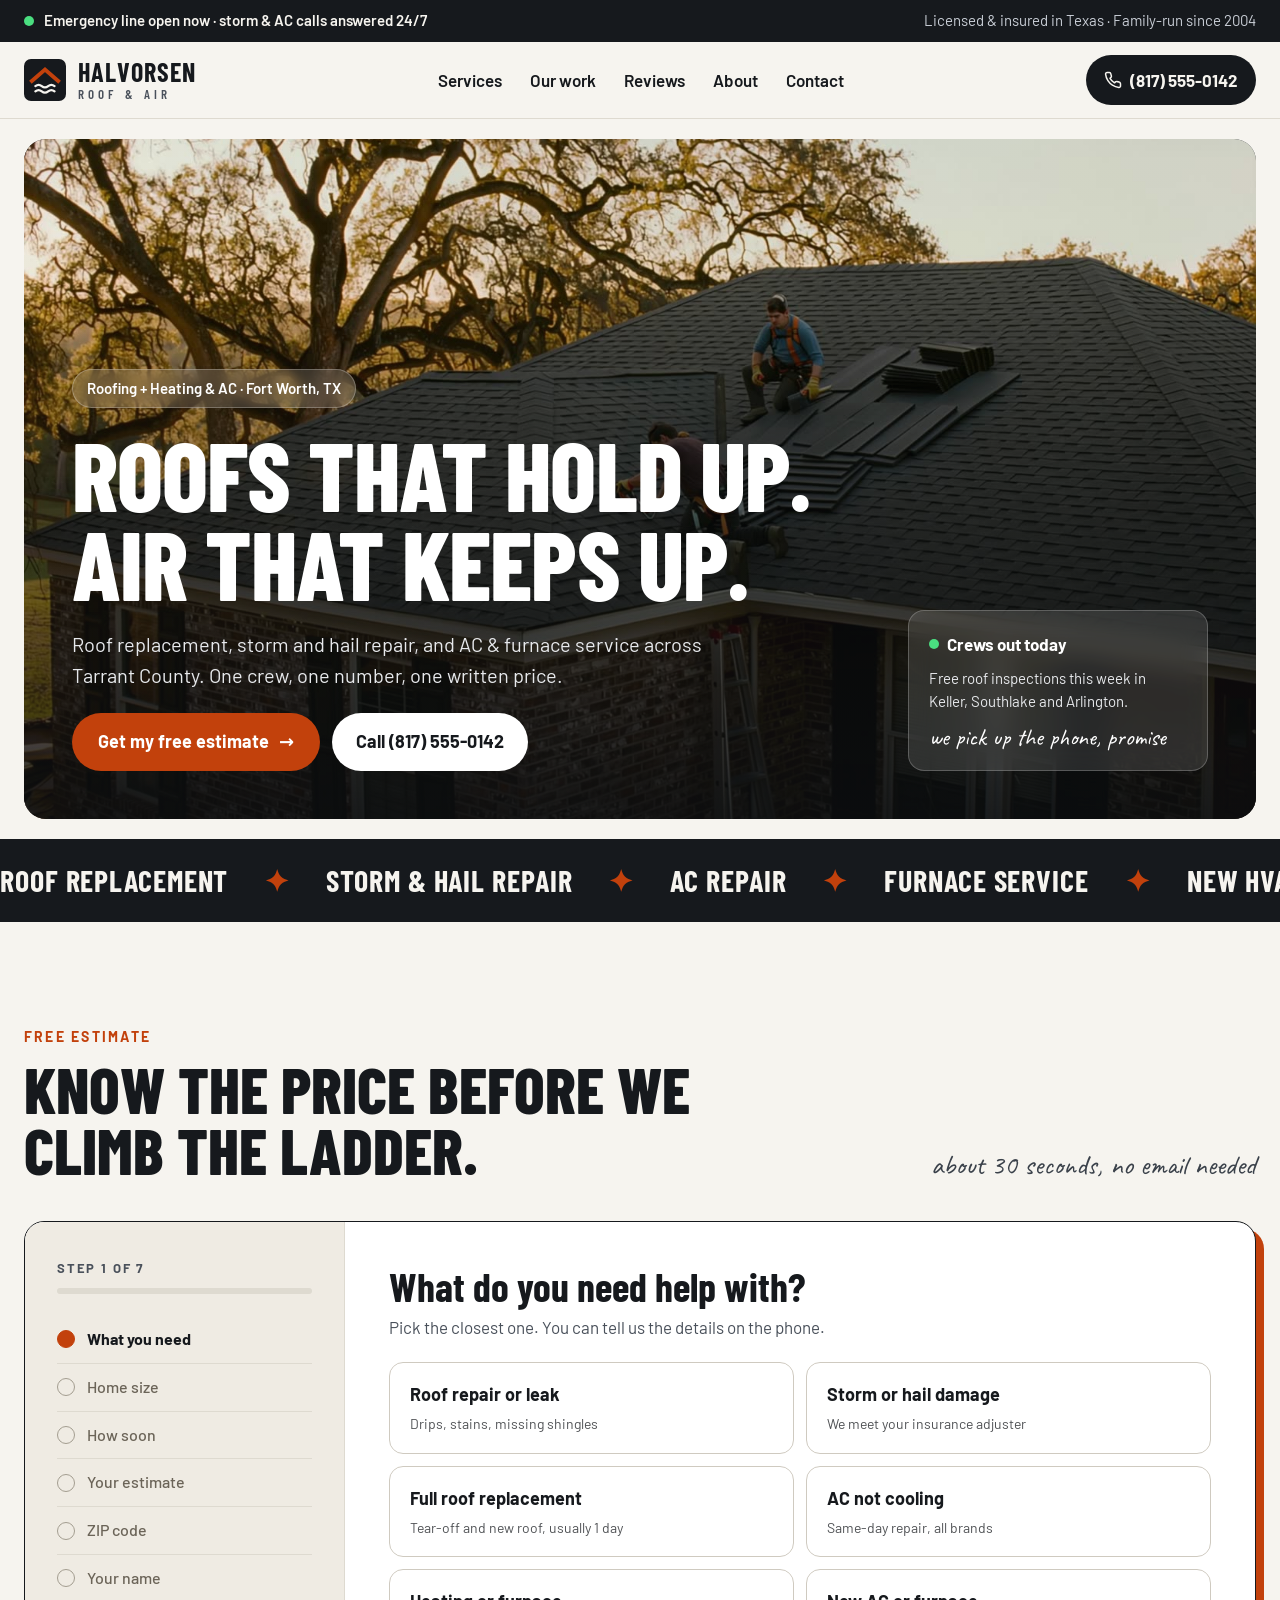
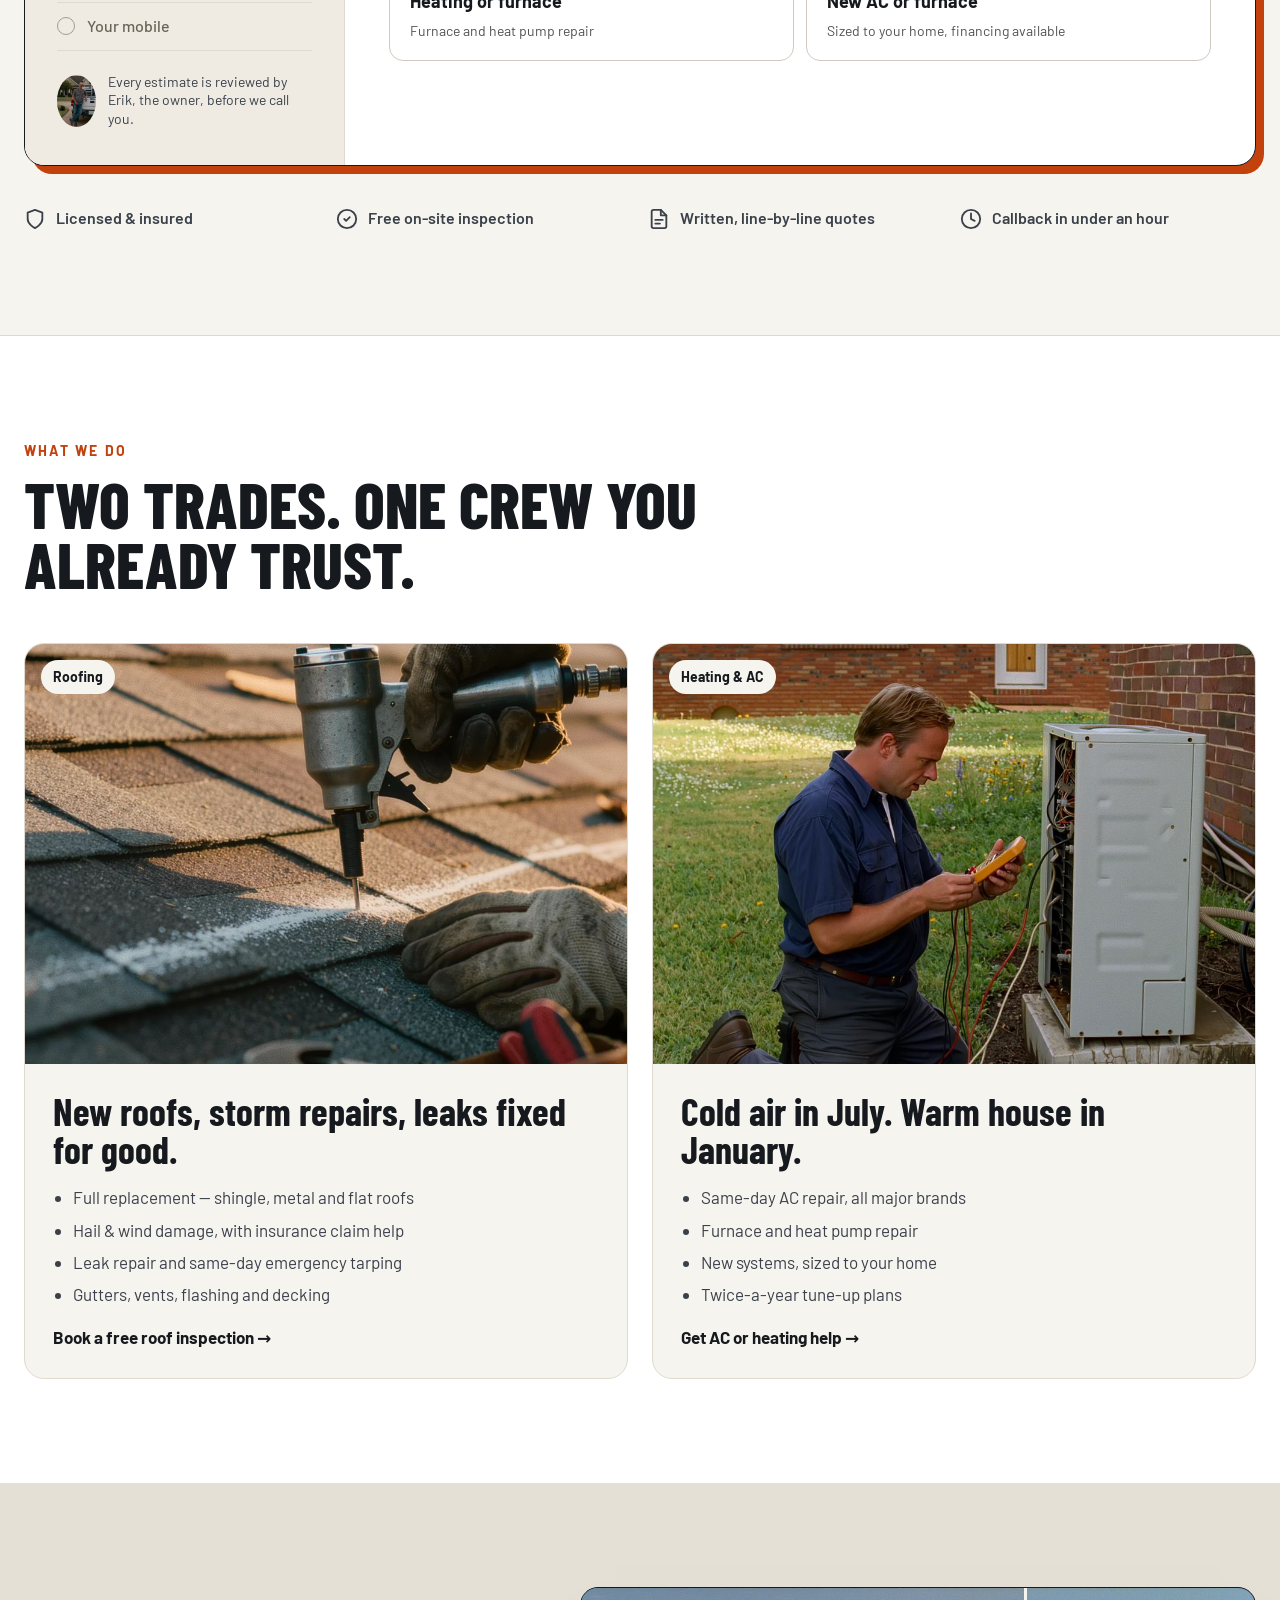
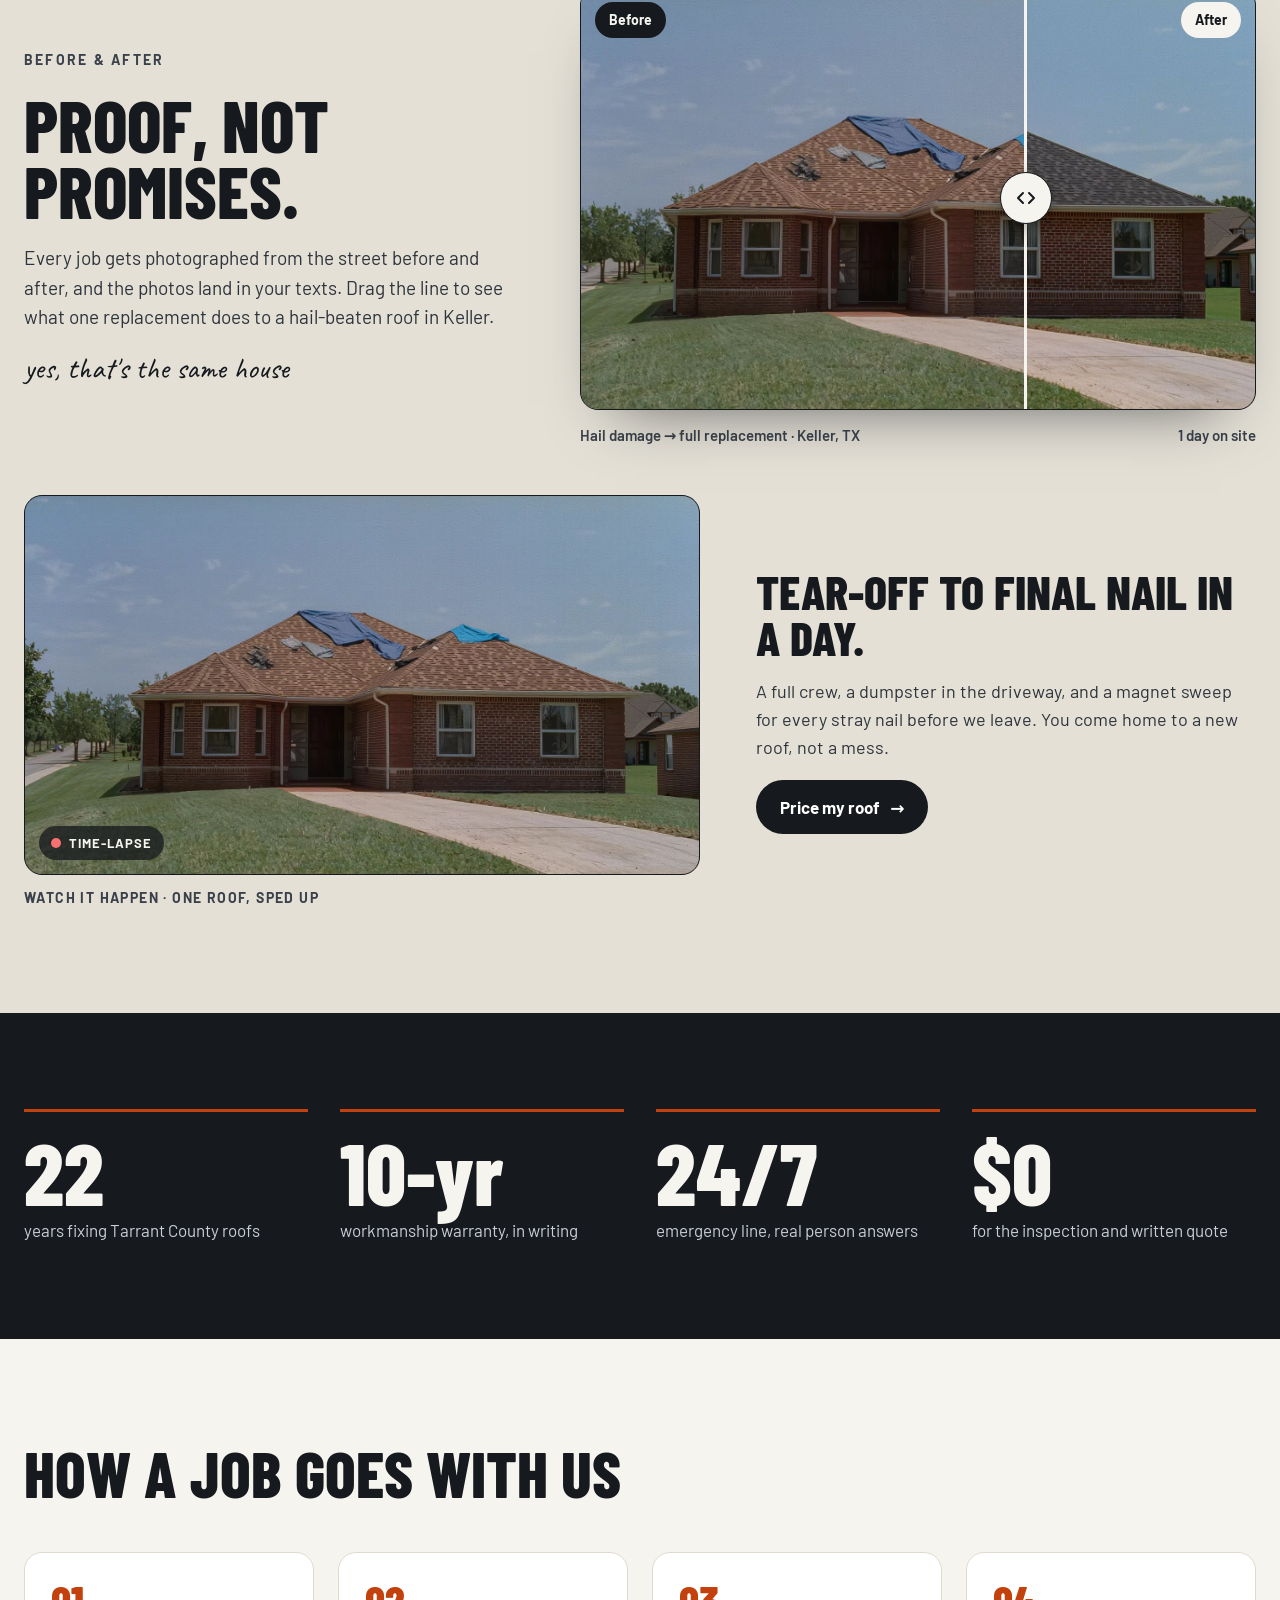
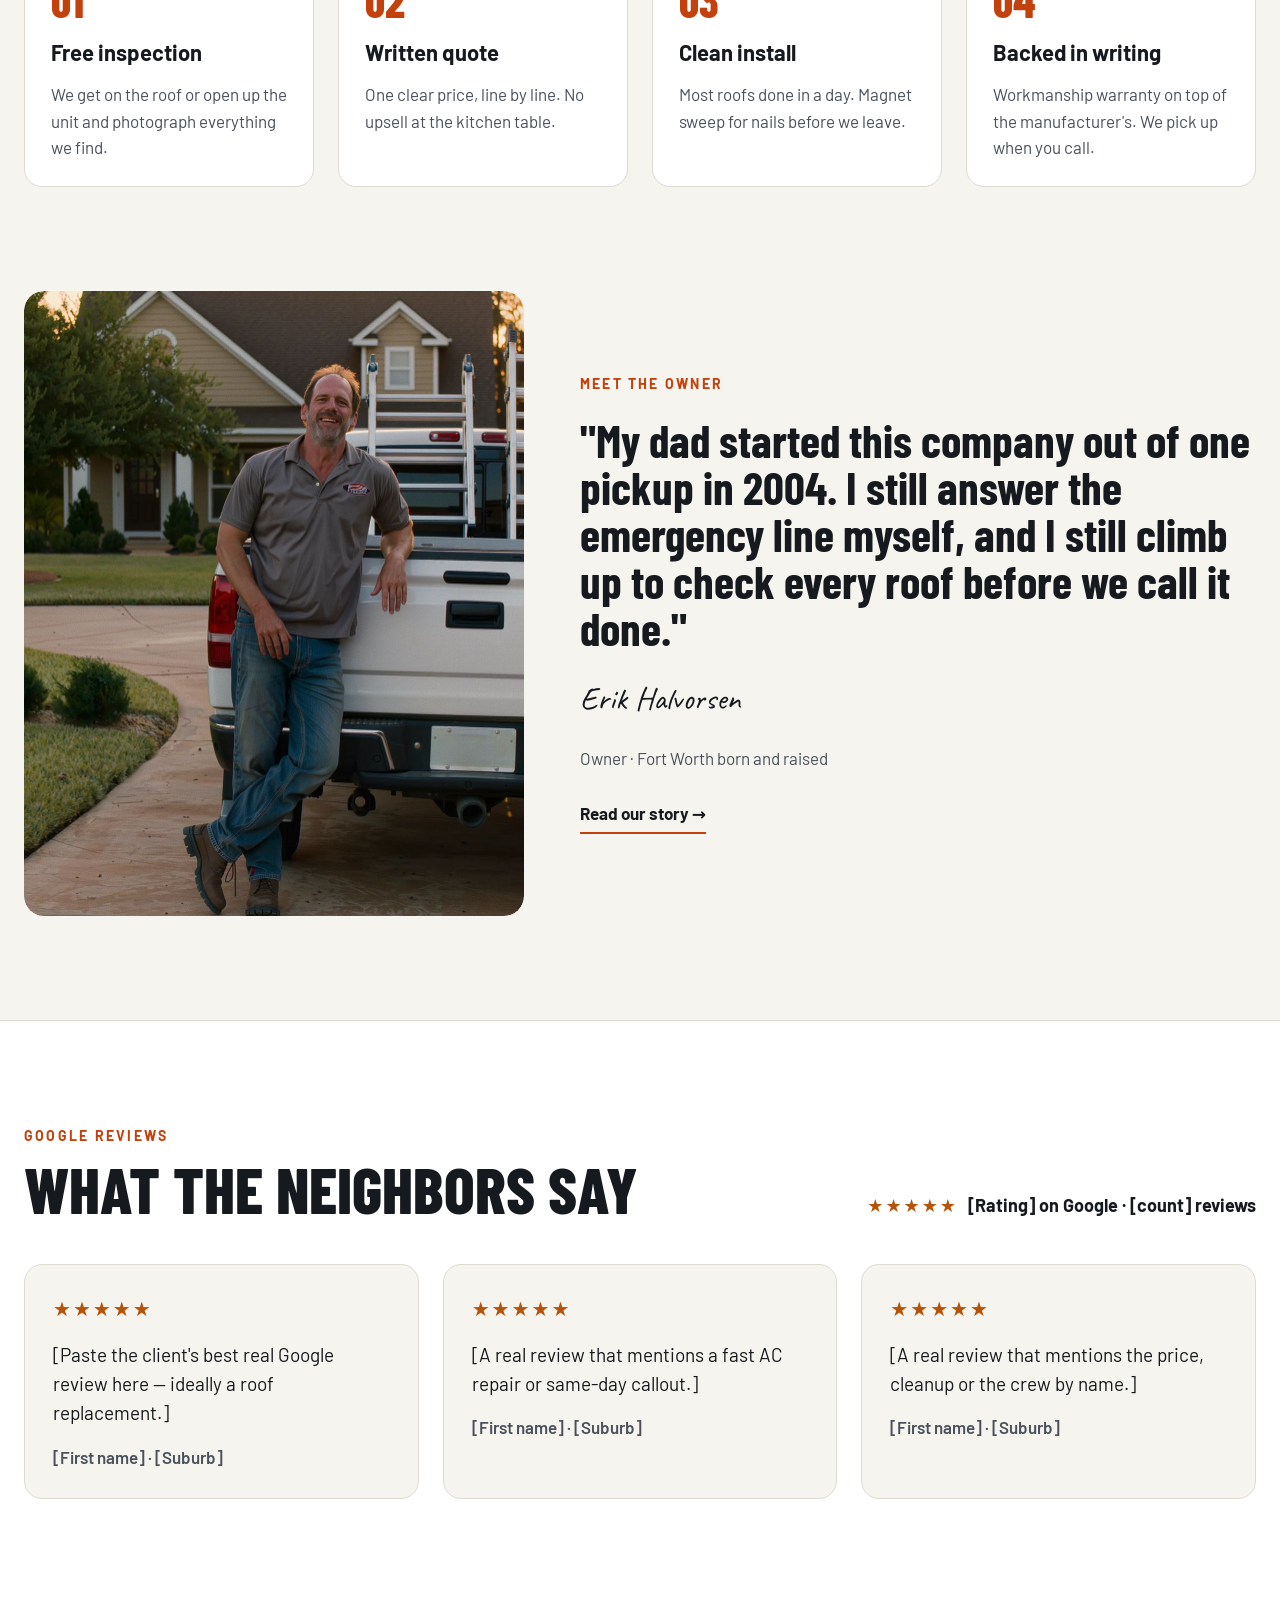
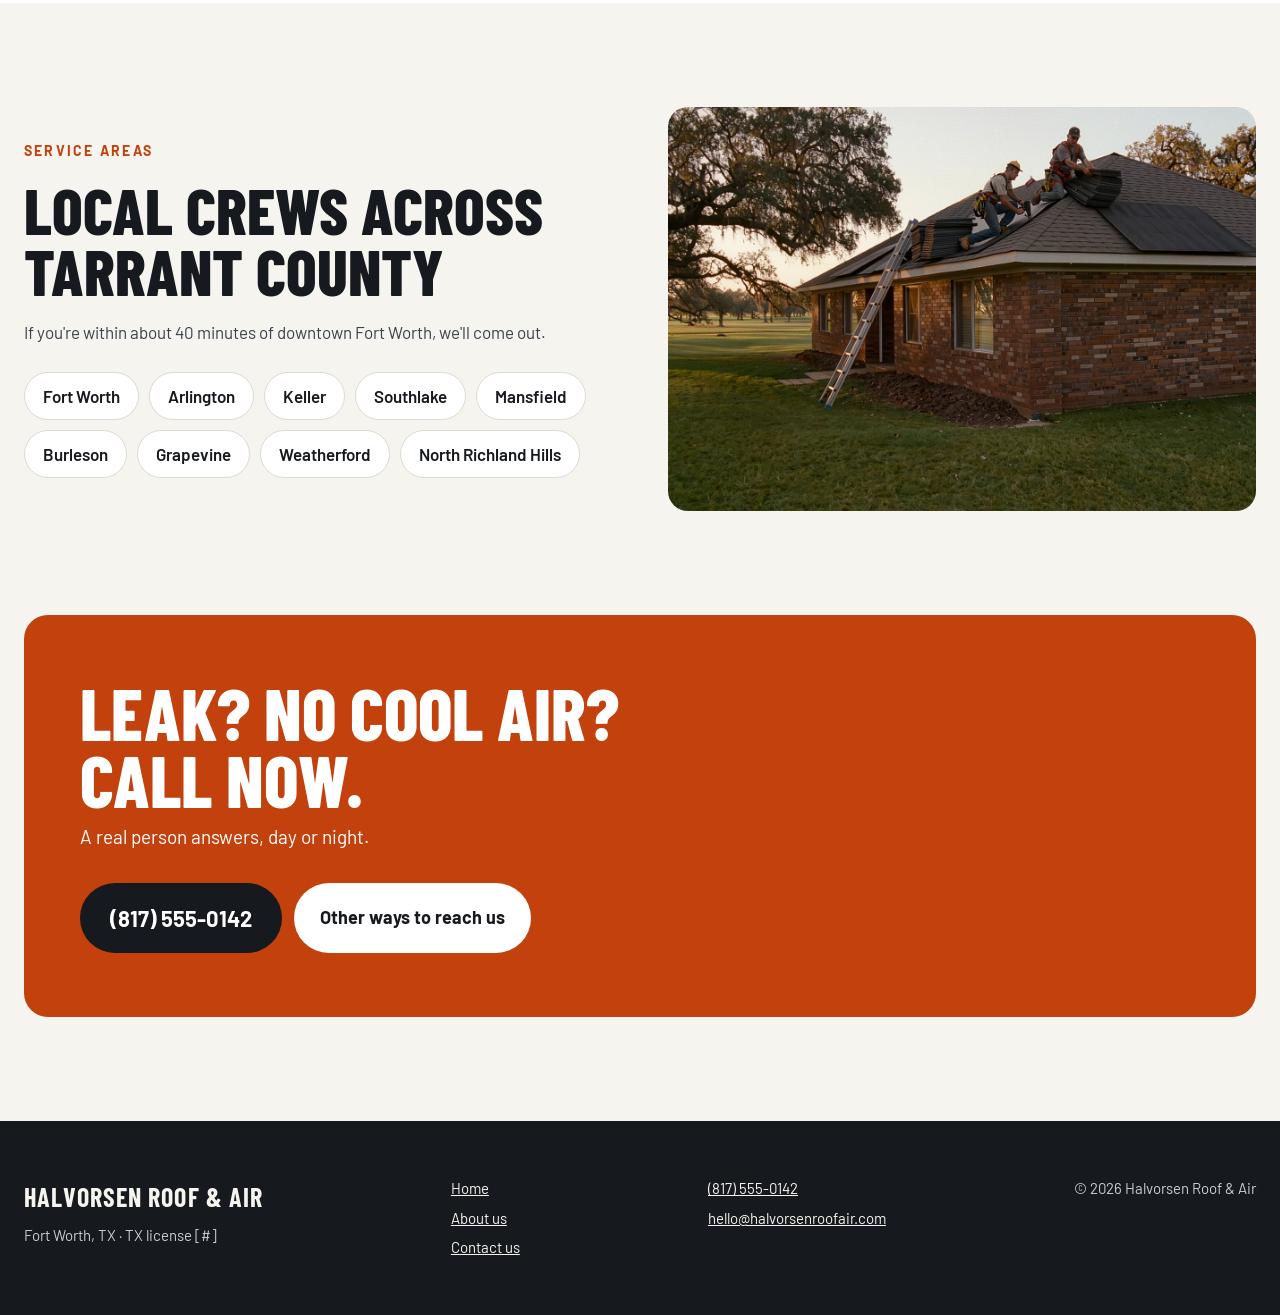
==== index.html @ 47e4689a "Add Halvorsen Roof & Air website Home, About and Contact pages with step-by-step estimate and callba" ====
<!doctype html>
<html lang="en">
<head>
<meta charset="utf-8">
<meta name="viewport" content="width=device-width, initial-scale=1">
<title>Halvorsen Roof & Air | Roofing, Heating & AC in Fort Worth, TX</title>
<meta name="description" content="Family-run roofing and heating &amp; AC in Fort Worth since 2004. Roof replacement, storm and hail repair, AC and furnace service. Free estimates, 24/7 emergency line.">
<meta name="theme-color" content="#16191D">
<meta property="og:title" content="Halvorsen Roof & Air | Roofing, Heating & AC in Fort Worth, TX">
<meta property="og:description" content="Family-run roofing and heating &amp; AC in Fort Worth since 2004. Roof replacement, storm and hail repair, AC and furnace service. Free estimates, 24/7 emergency line.">
<link rel="icon" href="assets/favicon.svg" type="image/svg+xml">
<link rel="preconnect" href="https://fonts.googleapis.com">
<link rel="stylesheet" href="https://fonts.googleapis.com/css2?family=Barlow+Condensed:wght@600;700;800&amp;family=Barlow:wght@400;500;600;700&amp;family=Caveat:wght@600&amp;display=swap">
<style>
body{margin:0;background:#F6F4EF}
a{color:#C2410C}a:hover{color:#9A3412}
.hx *{box-sizing:border-box}
.wrap{max-width:1280px;margin:0 auto;padding:0 24px}
.navlinks{display:flex;gap:28px;align-items:center}
.navlinks a{position:relative}
.navlinks a::after{content:"";position:absolute;left:0;right:0;bottom:-6px;height:2px;background:currentColor;transform:scaleX(0);transform-origin:left;transition:transform .3s ease}
.navlinks a:hover::after{transform:scaleX(1)}
.btn{transition:transform .25s cubic-bezier(.2,.7,.2,1),box-shadow .25s ease,background-color .25s ease}
.btn:hover{transform:translateY(-2px);box-shadow:0 10px 24px -10px rgba(22,25,29,.45)}
.btn:active{transform:translateY(0)}
.btn,.chip{white-space:nowrap}
.two{display:grid;grid-template-columns:repeat(2,minmax(0,1fr));gap:24px}
.three{display:grid;grid-template-columns:repeat(3,minmax(0,1fr));gap:24px}
.four{display:grid;grid-template-columns:repeat(4,minmax(0,1fr));gap:24px}
.split{display:grid;grid-template-columns:minmax(0,0.85fr) minmax(0,1.15fr);gap:56px;align-items:center}
.split.rev{grid-template-columns:minmax(0,1.15fr) minmax(0,0.85fr)}
.split.even{grid-template-columns:minmax(0,1fr) minmax(0,1fr)}
.zoom{overflow:hidden}
.zoom img{transition:transform .9s cubic-bezier(.2,.7,.2,1)}
.card:hover .zoom img{transform:scale(1.05)}
.card{transition:transform .35s cubic-bezier(.2,.7,.2,1),box-shadow .35s ease}
.card:hover{transform:translateY(-4px);box-shadow:0 24px 48px -28px rgba(22,25,29,.5)}
.opt{transition:transform .2s ease,border-color .2s ease,background-color .2s ease}
.opt:hover{transform:translateY(-2px);border-color:#16191D !important}
.chip{transition:background-color .25s ease,color .25s ease}
.chip:hover{background:#16191D !important;color:#F6F4EF !important}
@keyframes rise{from{opacity:0;transform:translateY(28px)}to{opacity:1;transform:none}}
@keyframes fadein{from{opacity:0}to{opacity:1}}
@keyframes marquee{to{transform:translateX(-50%)}}
@keyframes pulse{0%{box-shadow:0 0 0 0 rgba(74,222,128,.7)}70%{box-shadow:0 0 0 10px rgba(74,222,128,0)}100%{box-shadow:0 0 0 0 rgba(74,222,128,0)}}
@keyframes kenburns{from{transform:scale(1.08)}to{transform:scale(1)}}
@keyframes nudge{0%,100%{transform:translateX(0)}50%{transform:translateX(4px)}}
.in1{animation:rise .9s cubic-bezier(.2,.7,.2,1) both .15s}
.in2{animation:rise .9s cubic-bezier(.2,.7,.2,1) both .3s}
.in3{animation:rise .9s cubic-bezier(.2,.7,.2,1) both .45s}
.in4{animation:rise .9s cubic-bezier(.2,.7,.2,1) both .6s}
.in5{animation:fadein 1.2s ease both .9s}
.kb{animation:kenburns 2.4s cubic-bezier(.2,.7,.2,1) both}
.mq{display:flex;width:max-content;animation:marquee 38s linear infinite}
.mqbox:hover .mq{animation-play-state:paused}
.dot{width:10px;height:10px;border-radius:50%;background:#4ADE80;animation:pulse 2s infinite}
.arrow{display:inline-block;transition:transform .25s ease}
a:hover .arrow{transform:translateX(5px)}
.ba-range{position:absolute;inset:0;width:100%;height:100%;margin:0;opacity:0;cursor:ew-resize;z-index:5;-webkit-appearance:none;appearance:none}
.knob{animation:nudge 1.6s ease-in-out 3 1.2s}
@property --n{syntax:"<integer>";inherits:false;initial-value:0}
.cnt{counter-reset:n var(--n)}
.cnt::after{content:counter(n)}
@supports (animation-timeline: view()){
.rv{animation:rise linear both;animation-timeline:view();animation-range:entry 0% cover 28%}
.rv2{animation:rise linear both;animation-timeline:view();animation-range:entry 8% cover 34%}
.rv3{animation:rise linear both;animation-timeline:view();animation-range:entry 16% cover 40%}
.rv4{animation:rise linear both;animation-timeline:view();animation-range:entry 24% cover 46%}
@keyframes count{from{--n:0}}
.cnt{animation:count linear both;animation-timeline:view();animation-range:entry 10% cover 45%}
}
@media (prefers-reduced-motion: reduce){
.in1,.in2,.in3,.in4,.in5,.kb,.mq,.dot,.knob,.rv,.rv2,.rv3,.rv4,.cnt{animation:none !important}
}
.wz{display:grid;grid-template-columns:320px minmax(0,1fr)}
.opts{display:grid;grid-template-columns:repeat(2,minmax(0,1fr));gap:12px}
.mbar{display:none}
.navcall{display:flex}
@media (max-width:1024px){
.split,.split.rev,.split.even{grid-template-columns:minmax(0,1fr);gap:36px}
.four{grid-template-columns:repeat(2,minmax(0,1fr))}
.three{grid-template-columns:minmax(0,1fr)}
.wz{grid-template-columns:minmax(0,1fr)}
.wzlist{display:none !important}
.herocard{display:none !important}
}
@media (max-width:860px){.navlinks{display:none}}
@media (max-width:700px){
.two{grid-template-columns:minmax(0,1fr)}
.four{grid-template-columns:minmax(0,1fr)}
.opts{grid-template-columns:minmax(0,1fr)}
.h1{font-size:50px !important}
.h2{font-size:40px !important}
.sec{padding-top:64px !important;padding-bottom:64px !important}
.heromedia{min-height:620px !important;border-radius:14px !important}
.herotext{padding:24px !important}
.cta{padding:40px 24px !important}
.topbar-extra{display:none}
.navcall{display:none}
.wzpad{padding:24px !important}
.mbar{display:grid;grid-template-columns:repeat(2,minmax(0,1fr));position:fixed;left:0;right:0;bottom:0;z-index:30;background:rgba(22,25,29,.92);-webkit-backdrop-filter:blur(10px);backdrop-filter:blur(10px);padding:10px 12px;gap:10px}
.hx{padding-bottom:72px}
}
</style>
<link rel="stylesheet" href="assets/site.css">
</head>
<body>
<div class="hx" style="font-family: 'Barlow', system-ui, sans-serif; color: #16191D; background: #F6F4EF; font-size: 17px; line-height: 1.55">

<div style="background: #16191D; color: #F6F4EF; font-size: 15px">
<div class="wrap" style="display: flex; justify-content: space-between; align-items: center; gap: 16px; min-height: 42px; flex-wrap: wrap">
<span style="display: flex; align-items: center; gap: 10px; font-weight: 600"><span class="dot" aria-hidden="true"></span>Emergency line open now · storm &amp; AC calls answered 24/7</span>
<span class="topbar-extra" style="color: #C9CED6">Licensed &amp; insured in Texas · Family-run since 2004</span>
</div>
</div>

<header style="position: sticky; top: 0; z-index: 20; background: rgba(246,244,239,0.86); -webkit-backdrop-filter: blur(12px); backdrop-filter: blur(12px); border-bottom: 1px solid #DEDAD0">
<div class="wrap" style="display: flex; justify-content: space-between; align-items: center; gap: 24px; min-height: 76px">
<a href="#top" style="display: flex; align-items: center; gap: 12px; color: #16191D; text-decoration: none">
<svg width="42" height="42" viewBox="0 0 48 48" aria-hidden="true"><rect width="48" height="48" rx="8" fill="#16191D"></rect><polyline points="9,25 24,12 39,25" fill="none" stroke="#C2410C" stroke-width="4.5" stroke-linejoin="miter" stroke-linecap="square"></polyline><path d="M13 31 q3.7 -3 7.3 0 t7.3 0 t7.3 0" fill="none" stroke="#F6F4EF" stroke-width="2.6" stroke-linecap="round"></path><path d="M13 37 q3.7 -3 7.3 0 t7.3 0 t7.3 0" fill="none" stroke="#F6F4EF" stroke-width="2.6" stroke-linecap="round"></path></svg>
<span style="display: flex; flex-direction: column; line-height: 1">
<span style="font-family: 'Barlow Condensed', sans-serif; font-weight: 700; font-size: 26px; letter-spacing: 0.04em">HALVORSEN</span>
<span style="font-family: 'Barlow Condensed', sans-serif; font-weight: 600; font-size: 13px; letter-spacing: 0.32em; color: #4A515B; margin-top: 3px">ROOF &amp; AIR</span>
</span>
</a>
<nav class="navlinks" aria-label="Main">
<a href="#services" style="color: #16191D; text-decoration: none; font-weight: 600">Services</a>
<a href="#proof" style="color: #16191D; text-decoration: none; font-weight: 600">Our work</a>
<a href="#reviews" style="color: #16191D; text-decoration: none; font-weight: 600">Reviews</a>
<a href="about.html" style="color: #16191D; text-decoration: none; font-weight: 600">About</a>
<a href="contact.html" style="color: #16191D; text-decoration: none; font-weight: 600">Contact</a>
</nav>
<a class="navcall btn" href="tel:+18175550142" style="align-items: center; gap: 8px; background: #16191D; color: #F6F4EF; text-decoration: none; font-weight: 700; padding: 12px 18px; border-radius: 999px; min-height: 48px">
<svg width="18" height="18" viewBox="0 0 24 24" fill="none" stroke="currentColor" stroke-width="2" stroke-linecap="round" stroke-linejoin="round" aria-hidden="true"><path d="M22 16.9v3a2 2 0 0 1-2.2 2 19.8 19.8 0 0 1-8.6-3.1 19.5 19.5 0 0 1-6-6A19.8 19.8 0 0 1 2.1 4.2 2 2 0 0 1 4.1 2h3a2 2 0 0 1 2 1.7c.1.9.4 1.8.7 2.7a2 2 0 0 1-.5 2.1L8 9.8a16 16 0 0 0 6 6l1.3-1.3a2 2 0 0 1 2.1-.4c.9.3 1.8.6 2.7.7a2 2 0 0 1 1.7 2z"></path></svg>
(817) 555-0142
</a>
</div>
</header>

<section id="top" style="padding: 20px 0 0">
<div class="wrap">
<div class="heromedia" style="position: relative; min-height: 680px; border-radius: 22px; overflow: hidden; background: #2A3038">
<video class="kb" src="assets/hero.mp4" poster="assets/hero-poster.jpg" autoplay="" muted="" loop="" playsinline="" aria-hidden="true" style="position: absolute; inset: 0; width: 100%; height: 100%; object-fit: cover"></video>
<div aria-hidden="true" style="position: absolute; inset: 0; background: linear-gradient(to top, rgba(12,14,16,0.88) 0%, rgba(12,14,16,0.45) 45%, rgba(12,14,16,0.05) 75%)"></div>
<div class="herotext" style="position: absolute; left: 0; right: 0; bottom: 0; padding: 48px; display: flex; justify-content: space-between; align-items: flex-end; gap: 32px; color: #FFFFFF">
<div style="display: flex; flex-direction: column; gap: 22px; max-width: 760px">
<span class="in1" style="align-self: flex-start; display: inline-flex; align-items: center; gap: 8px; background: rgba(255,255,255,0.14); -webkit-backdrop-filter: blur(8px); backdrop-filter: blur(8px); border: 1px solid rgba(255,255,255,0.25); border-radius: 999px; padding: 7px 14px; font-weight: 600; font-size: 15px">Roofing + Heating &amp; AC · Fort Worth, TX</span>
<h1 class="h1 in2" style="margin: 0; font-family: 'Barlow Condensed', sans-serif; font-weight: 800; font-size: 96px; line-height: 0.92; letter-spacing: -0.01em; text-transform: uppercase">Roofs that hold up.<br>Air that keeps up.</h1>
<p class="in3" style="margin: 0; font-size: 20px; max-width: 32em; color: #E7E9EC">Roof replacement, storm and hail repair, and AC &amp; furnace service across Tarrant County. One crew, one number, one written price.</p>
<div class="in4" style="display: flex; gap: 12px; flex-wrap: wrap">
<a class="btn" href="#quote" style="background: #C2410C; color: #FFFFFF; text-decoration: none; font-weight: 700; font-size: 18px; padding: 15px 26px; border-radius: 999px; min-height: 54px; display: inline-flex; align-items: center; gap: 10px">Get my free estimate <span class="arrow" aria-hidden="true">→</span></a>
<a class="btn" href="tel:+18175550142" style="background: #FFFFFF; color: #16191D; text-decoration: none; font-weight: 700; font-size: 18px; padding: 15px 24px; border-radius: 999px; min-height: 54px; display: inline-flex; align-items: center">Call (817) 555-0142</a>
</div>
</div>
<div class="herocard in5" style="width: 300px; flex: none; background: rgba(255,255,255,0.12); -webkit-backdrop-filter: blur(14px); backdrop-filter: blur(14px); border: 1px solid rgba(255,255,255,0.22); border-radius: 16px; padding: 20px; display: flex; flex-direction: column; gap: 10px">
<span style="display: flex; align-items: center; gap: 8px; font-weight: 700"><span class="dot" aria-hidden="true"></span>Crews out today</span>
<span style="color: #E7E9EC; font-size: 15px">Free roof inspections this week in Keller, Southlake and Arlington.</span>
<span style="font-family: 'Caveat', cursive; font-size: 24px; line-height: 1.1; color: #FFFFFF">we pick up the phone, promise</span>
</div>
</div>
</div>
</div>
</section>

<div class="mqbox" style="margin-top: 20px; background: #16191D; color: #F6F4EF; overflow: hidden; padding: 18px 0" aria-label="Services">
<div class="mq" style="font-family: 'Barlow Condensed', sans-serif; font-weight: 700; font-size: 30px; letter-spacing: 0.03em; text-transform: uppercase; gap: 36px; align-items: center; white-space: nowrap">
<span>Roof replacement</span><span style="color: #C2410C">✦</span><span>Storm &amp; hail repair</span><span style="color: #C2410C">✦</span><span>AC repair</span><span style="color: #C2410C">✦</span><span>Furnace service</span><span style="color: #C2410C">✦</span><span>New HVAC systems</span><span style="color: #C2410C">✦</span><span>Free inspections</span><span style="color: #C2410C">✦</span><span>Insurance claim help</span><span style="color: #C2410C">✦</span>
<span aria-hidden="true">Roof replacement</span><span aria-hidden="true" style="color: #C2410C">✦</span><span aria-hidden="true">Storm &amp; hail repair</span><span aria-hidden="true" style="color: #C2410C">✦</span><span aria-hidden="true">AC repair</span><span aria-hidden="true" style="color: #C2410C">✦</span><span aria-hidden="true">Furnace service</span><span aria-hidden="true" style="color: #C2410C">✦</span><span aria-hidden="true">New HVAC systems</span><span aria-hidden="true" style="color: #C2410C">✦</span><span aria-hidden="true">Free inspections</span><span aria-hidden="true" style="color: #C2410C">✦</span><span aria-hidden="true">Insurance claim help</span><span aria-hidden="true" style="color: #C2410C">✦</span>
</div>
</div>

<section id="quote" class="sec" style="padding: 104px 0">
<div class="wrap" style="display: flex; flex-direction: column; gap: 40px">
<div class="rv" style="display: flex; justify-content: space-between; align-items: flex-end; gap: 24px; flex-wrap: wrap">
<div style="display: flex; flex-direction: column; gap: 12px; max-width: 720px">
<span style="font-weight: 700; font-size: 14px; letter-spacing: 0.16em; text-transform: uppercase; color: #C2410C">Free estimate</span>
<h2 class="h2" style="margin: 0; font-family: 'Barlow Condensed', sans-serif; font-weight: 800; font-size: 64px; line-height: 0.95; text-transform: uppercase">Know the price before we climb the ladder.</h2>
</div>
<span style="font-family: 'Caveat', cursive; font-size: 28px; line-height: 1.1; color: #3A414A">about 30 seconds, no email needed</span>
</div>

<div class="wz rv2" style="background: #FFFFFF; border: 1.5px solid #16191D; border-radius: 20px; overflow: hidden; box-shadow: 8px 8px 0 #C2410C">
<div class="wzlist" style="background: #EFEBE3; padding: 36px 32px; display: flex; flex-direction: column; gap: 22px; border-right: 1px solid #DEDAD0">
<div style="display: flex; flex-direction: column; gap: 10px">
<span id="est-stepnum" style="font-weight: 700; font-size: 13px; letter-spacing: 0.14em; text-transform: uppercase; color: #4A515B">Step 1 of 7</span>
<div style="height: 6px; border-radius: 999px; background: #DEDAD0; overflow: hidden"><div id="est-bar" style="height: 100%; width: 0%; background: #16191D; border-radius: 999px; transition: width .5s cubic-bezier(.2,.7,.2,1)"></div></div>
</div>
<ol id="est-list" class="steps" style="list-style: none; margin: 0; padding: 0; display: flex; flex-direction: column">
<li class="cur"><span class="mk" aria-hidden="true"></span><span>What you need</span></li>
<li><span class="mk" aria-hidden="true"></span><span>Home size</span></li>
<li><span class="mk" aria-hidden="true"></span><span>How soon</span></li>
<li><span class="mk" aria-hidden="true"></span><span>Your estimate</span></li>
<li><span class="mk" aria-hidden="true"></span><span>ZIP code</span></li>
<li><span class="mk" aria-hidden="true"></span><span>Your name</span></li>
<li><span class="mk" aria-hidden="true"></span><span>Your mobile</span></li>
</ol>
<div style="margin-top: auto; display: flex; align-items: center; gap: 12px">
<img src="assets/owner.jpg" alt="Erik Halvorsen, owner" style="width: 52px; height: 52px; border-radius: 50%; object-fit: cover; object-position: 50% 20%">
<span style="font-size: 14px; color: #3A414A; line-height: 1.35">Every estimate is reviewed by Erik, the owner, before we call you.</span>
</div>
</div>
<div class="wzpad" id="est-body" aria-live="polite" style="padding: 44px; min-height: 520px; display: flex; flex-direction: column; gap: 24px">
<p style="margin: 0; font-size: 19px">Call <a href="tel:+18175550142">(817) 555-0142</a> for a free estimate.</p>
</div>
</div>

<div class="four rv3" style="gap: 16px; font-weight: 600; font-size: 16px; color: #3A414A">
<span style="display: flex; align-items: center; gap: 10px"><svg width="22" height="22" viewBox="0 0 24 24" fill="none" stroke="currentColor" stroke-width="2" stroke-linecap="round" stroke-linejoin="round" aria-hidden="true"><path d="M12 22s8-4 8-10V5l-8-3-8 3v7c0 6 8 10 8 10z"></path></svg>Licensed &amp; insured</span>
<span style="display: flex; align-items: center; gap: 10px"><svg width="22" height="22" viewBox="0 0 24 24" fill="none" stroke="currentColor" stroke-width="2" stroke-linecap="round" stroke-linejoin="round" aria-hidden="true"><path d="M9 12l2 2 4-4"></path><circle cx="12" cy="12" r="10"></circle></svg>Free on-site inspection</span>
<span style="display: flex; align-items: center; gap: 10px"><svg width="22" height="22" viewBox="0 0 24 24" fill="none" stroke="currentColor" stroke-width="2" stroke-linecap="round" stroke-linejoin="round" aria-hidden="true"><path d="M14 2H6a2 2 0 0 0-2 2v16a2 2 0 0 0 2 2h12a2 2 0 0 0 2-2V8z"></path><path d="M14 2v6h6M8 13h8M8 17h5"></path></svg>Written, line-by-line quotes</span>
<span style="display: flex; align-items: center; gap: 10px"><svg width="22" height="22" viewBox="0 0 24 24" fill="none" stroke="currentColor" stroke-width="2" stroke-linecap="round" stroke-linejoin="round" aria-hidden="true"><circle cx="12" cy="12" r="10"></circle><path d="M12 6v6l4 2"></path></svg>Callback in under an hour</span>
</div>
</div>
</section>

<section id="services" class="sec" style="padding: 104px 0; background: #FFFFFF; border-top: 1px solid #DEDAD0">
<div class="wrap" style="display: flex; flex-direction: column; gap: 48px">
<div class="rv" style="display: flex; flex-direction: column; gap: 12px; max-width: 760px">
<span style="font-weight: 700; font-size: 14px; letter-spacing: 0.16em; text-transform: uppercase; color: #C2410C">What we do</span>
<h2 class="h2" style="margin: 0; font-family: 'Barlow Condensed', sans-serif; font-weight: 800; font-size: 64px; line-height: 0.95; text-transform: uppercase">Two trades. One crew you already trust.</h2>
</div>
<div class="two">
<article class="card rv2" style="display: flex; flex-direction: column; border: 1px solid #DEDAD0; border-radius: 20px; overflow: hidden; background: #F6F4EF">
<div class="zoom" style="height: 420px; position: relative"><img src="assets/roof-detail.jpg" alt="Roofer nailing new architectural shingles" style="width: 100%; height: 100%; object-fit: cover; display: block"><span style="position: absolute; top: 16px; left: 16px; background: #F6F4EF; color: #16191D; font-weight: 700; font-size: 14px; padding: 6px 12px; border-radius: 999px">Roofing</span></div>
<div style="padding: 28px; display: flex; flex-direction: column; gap: 16px">
<h3 style="margin: 0; font-family: 'Barlow Condensed', sans-serif; font-weight: 700; font-size: 38px; line-height: 1">New roofs, storm repairs, leaks fixed for good.</h3>
<ul style="margin: 0; padding-left: 20px; display: flex; flex-direction: column; gap: 6px; color: #3A414A">
<li>Full replacement — shingle, metal and flat roofs</li>
<li>Hail &amp; wind damage, with insurance claim help</li>
<li>Leak repair and same-day emergency tarping</li>
<li>Gutters, vents, flashing and decking</li>
</ul>
<a href="#quote" style="font-weight: 700; text-decoration: none; color: #16191D">Book a free roof inspection <span class="arrow" aria-hidden="true">→</span></a>
</div>
</article>
<article class="card rv3" style="display: flex; flex-direction: column; border: 1px solid #DEDAD0; border-radius: 20px; overflow: hidden; background: #F6F4EF">
<div class="zoom" style="height: 420px; position: relative"><img src="assets/ac-tech.jpg" alt="HVAC technician testing an outdoor AC unit" style="width: 100%; height: 100%; object-fit: cover; object-position: 50% 40%; display: block"><span style="position: absolute; top: 16px; left: 16px; background: #F6F4EF; color: #16191D; font-weight: 700; font-size: 14px; padding: 6px 12px; border-radius: 999px">Heating &amp; AC</span></div>
<div style="padding: 28px; display: flex; flex-direction: column; gap: 16px">
<h3 style="margin: 0; font-family: 'Barlow Condensed', sans-serif; font-weight: 700; font-size: 38px; line-height: 1">Cold air in July. Warm house in January.</h3>
<ul style="margin: 0; padding-left: 20px; display: flex; flex-direction: column; gap: 6px; color: #3A414A">
<li>Same-day AC repair, all major brands</li>
<li>Furnace and heat pump repair</li>
<li>New systems, sized to your home</li>
<li>Twice-a-year tune-up plans</li>
</ul>
<a href="#quote" style="font-weight: 700; text-decoration: none; color: #16191D">Get AC or heating help <span class="arrow" aria-hidden="true">→</span></a>
</div>
</article>
</div>
</div>
</section>

<section id="proof" class="sec" style="padding: 104px 0; background: #E4E0D6">
<div class="wrap" style="display: flex; flex-direction: column; gap: 48px">
<div class="split">
<div class="rv" style="display: flex; flex-direction: column; gap: 20px">
<span style="font-weight: 700; font-size: 14px; letter-spacing: 0.16em; text-transform: uppercase; color: #3A414A">Before &amp; after</span>
<h2 class="h2" style="margin: 0; font-family: 'Barlow Condensed', sans-serif; font-weight: 800; font-size: 72px; line-height: 0.92; text-transform: uppercase">Proof, not promises.</h2>
<p style="margin: 0; font-size: 19px; color: #2E343B; max-width: 28em">Every job gets photographed from the street before and after, and the photos land in your texts. Drag the line to see what one replacement does to a hail-beaten roof in Keller.</p>
<p style="margin: 0; font-family: 'Caveat', cursive; font-size: 30px; line-height: 1.1; color: #16191D">yes, that's the same house</p>
</div>
<div class="rv2" style="display: flex; flex-direction: column; gap: 14px">
<div style="position: relative; aspect-ratio: 16 / 10; border-radius: 18px; overflow: hidden; border: 1.5px solid #16191D; background: #2A3038; box-shadow: 0 30px 60px -36px rgba(22,25,29,.7)">
<img src="assets/roof-after.jpg" alt="After: new charcoal shingle roof" style="position: absolute; inset: 0; width: 100%; height: 100%; object-fit: cover; display: block">
<img src="assets/roof-before.jpg" alt="Before: storm-damaged roof with tarps" style="position: absolute; inset: 0; width: 100%; height: 100%; object-fit: cover; display: block; clip-path: inset(0 50% 0 0)" id="ba-before">
<span style="position: absolute; top: 14px; left: 14px; z-index: 2; background: #16191D; color: #F6F4EF; font-size: 14px; font-weight: 700; padding: 7px 14px; border-radius: 999px">Before</span>
<span style="position: absolute; top: 14px; right: 14px; z-index: 2; background: #F6F4EF; color: #16191D; font-size: 14px; font-weight: 700; padding: 7px 14px; border-radius: 999px">After</span>
<div aria-hidden="true" style="position: absolute; top: 0; bottom: 0; left: 50%; width: 3px; margin-left: -1.5px; background: #F6F4EF; z-index: 3" id="ba-line">
<div class="knob" style="position: absolute; top: 50%; left: 50%; width: 52px; height: 52px; margin: -26px 0 0 -26px; border-radius: 50%; background: #F6F4EF; border: 1.5px solid #16191D; display: flex; align-items: center; justify-content: center; box-shadow: 0 6px 18px rgba(0,0,0,.3)"><svg width="24" height="24" viewBox="0 0 24 24" fill="none" stroke="#16191D" stroke-width="2" stroke-linecap="round" stroke-linejoin="round"><path d="M9 7l-5 5 5 5M15 7l5 5-5 5"></path></svg></div>
</div>
<input class="ba-range" type="range" min="2" max="98" value="50" id="ba-range" aria-label="Drag to compare before and after">
</div>
<div style="display: flex; justify-content: space-between; gap: 12px; flex-wrap: wrap; font-size: 15px; font-weight: 600; color: #3A414A"><span>Hail damage → full replacement · Keller, TX</span><span>1 day on site</span></div>
</div>
</div>

<div class="split rev">
<figure class="rv2" style="margin: 0; display: flex; flex-direction: column; gap: 12px">
<div style="position: relative; aspect-ratio: 16 / 9; border-radius: 18px; overflow: hidden; border: 1.5px solid #16191D; background: #2A3038">
<video src="assets/timelapse.mp4" poster="assets/roof-before.jpg" autoplay="" muted="" loop="" playsinline="" style="position: absolute; inset: 0; width: 100%; height: 100%; object-fit: cover"></video>
<span style="position: absolute; left: 14px; bottom: 14px; display: inline-flex; align-items: center; gap: 8px; background: rgba(22,25,29,.75); color: #F6F4EF; font-size: 13px; font-weight: 700; letter-spacing: 0.08em; text-transform: uppercase; padding: 7px 12px; border-radius: 999px"><span class="dot" aria-hidden="true" style="background: #F87171"></span>Time-lapse</span>
</div>
<figcaption style="font-weight: 700; font-size: 14px; letter-spacing: 0.1em; text-transform: uppercase; color: #3A414A">Watch it happen · one roof, sped up</figcaption>
</figure>
<div class="rv3" style="display: flex; flex-direction: column; gap: 18px">
<h3 style="margin: 0; font-family: 'Barlow Condensed', sans-serif; font-weight: 800; font-size: 48px; line-height: 0.95; text-transform: uppercase">Tear-off to final nail in a day.</h3>
<p style="margin: 0; color: #2E343B; font-size: 18px">A full crew, a dumpster in the driveway, and a magnet sweep for every stray nail before we leave. You come home to a new roof, not a mess.</p>
<a class="btn" href="#quote" style="align-self: flex-start; background: #16191D; color: #FFFFFF; text-decoration: none; font-weight: 700; font-size: 17px; padding: 14px 24px; border-radius: 999px; min-height: 52px; display: inline-flex; align-items: center; gap: 10px">Price my roof <span class="arrow" aria-hidden="true">→</span></a>
</div>
</div>
</div>
</section>

<section class="sec" style="padding: 96px 0; background: #16191D; color: #F6F4EF">
<div class="wrap four" style="gap: 32px">
<div class="rv" style="display: flex; flex-direction: column; gap: 6px; border-top: 3px solid #C2410C; padding-top: 20px">
<span style="font-family: 'Barlow Condensed', sans-serif; font-weight: 800; font-size: 88px; line-height: 0.9"><span class="cnt" style="--n: 22"></span></span>
<span style="color: #C9CED6; font-size: 17px">years fixing Tarrant County roofs</span>
</div>
<div class="rv2" style="display: flex; flex-direction: column; gap: 6px; border-top: 3px solid #C2410C; padding-top: 20px">
<span style="font-family: 'Barlow Condensed', sans-serif; font-weight: 800; font-size: 88px; line-height: 0.9"><span class="cnt" style="--n: 10"></span>-yr</span>
<span style="color: #C9CED6; font-size: 17px">workmanship warranty, in writing</span>
</div>
<div class="rv3" style="display: flex; flex-direction: column; gap: 6px; border-top: 3px solid #C2410C; padding-top: 20px">
<span style="font-family: 'Barlow Condensed', sans-serif; font-weight: 800; font-size: 88px; line-height: 0.9"><span class="cnt" style="--n: 24"></span>/7</span>
<span style="color: #C9CED6; font-size: 17px">emergency line, real person answers</span>
</div>
<div class="rv4" style="display: flex; flex-direction: column; gap: 6px; border-top: 3px solid #C2410C; padding-top: 20px">
<span style="font-family: 'Barlow Condensed', sans-serif; font-weight: 800; font-size: 88px; line-height: 0.9">$<span class="cnt" style="--n: 0"></span></span>
<span style="color: #C9CED6; font-size: 17px">for the inspection and written quote</span>
</div>
</div>
</section>

<section class="sec" style="padding: 104px 0">
<div class="wrap" style="display: flex; flex-direction: column; gap: 48px">
<h2 class="h2 rv" style="margin: 0; font-family: 'Barlow Condensed', sans-serif; font-weight: 800; font-size: 64px; line-height: 0.95; text-transform: uppercase; max-width: 760px">How a job goes with us</h2>
<div class="four">
<div class="rv" style="display: flex; flex-direction: column; gap: 12px; background: #FFFFFF; border: 1px solid #DEDAD0; border-radius: 18px; padding: 26px">
<span style="font-family: 'Barlow Condensed', sans-serif; font-weight: 800; font-size: 44px; line-height: 1; color: #C2410C">01</span>
<h3 style="margin: 0; font-size: 22px">Free inspection</h3>
<p style="margin: 0; color: #4A515B">We get on the roof or open up the unit and photograph everything we find.</p>
</div>
<div class="rv2" style="display: flex; flex-direction: column; gap: 12px; background: #FFFFFF; border: 1px solid #DEDAD0; border-radius: 18px; padding: 26px">
<span style="font-family: 'Barlow Condensed', sans-serif; font-weight: 800; font-size: 44px; line-height: 1; color: #C2410C">02</span>
<h3 style="margin: 0; font-size: 22px">Written quote</h3>
<p style="margin: 0; color: #4A515B">One clear price, line by line. No upsell at the kitchen table.</p>
</div>
<div class="rv3" style="display: flex; flex-direction: column; gap: 12px; background: #FFFFFF; border: 1px solid #DEDAD0; border-radius: 18px; padding: 26px">
<span style="font-family: 'Barlow Condensed', sans-serif; font-weight: 800; font-size: 44px; line-height: 1; color: #C2410C">03</span>
<h3 style="margin: 0; font-size: 22px">Clean install</h3>
<p style="margin: 0; color: #4A515B">Most roofs done in a day. Magnet sweep for nails before we leave.</p>
</div>
<div class="rv4" style="display: flex; flex-direction: column; gap: 12px; background: #FFFFFF; border: 1px solid #DEDAD0; border-radius: 18px; padding: 26px">
<span style="font-family: 'Barlow Condensed', sans-serif; font-weight: 800; font-size: 44px; line-height: 1; color: #C2410C">04</span>
<h3 style="margin: 0; font-size: 22px">Backed in writing</h3>
<p style="margin: 0; color: #4A515B">Workmanship warranty on top of the manufacturer's. We pick up when you call.</p>
</div>
</div>
</div>
</section>

<section class="sec" style="padding: 0 0 104px">
<div class="wrap split">
<div class="rv zoom" style="border-radius: 20px; aspect-ratio: 4 / 5; position: relative">
<img src="assets/owner.jpg" alt="Erik Halvorsen leaning on his work truck" style="width: 100%; height: 100%; object-fit: cover; display: block; border-radius: 20px">
</div>
<div class="rv2" style="display: flex; flex-direction: column; gap: 22px">
<span style="font-weight: 700; font-size: 14px; letter-spacing: 0.16em; text-transform: uppercase; color: #C2410C">Meet the owner</span>
<p style="margin: 0; font-family: 'Barlow Condensed', sans-serif; font-weight: 700; font-size: 46px; line-height: 1.02">"My dad started this company out of one pickup in 2004. I still answer the emergency line myself, and I still climb up to check every roof before we call it done."</p>
<span style="font-family: 'Caveat', cursive; font-size: 32px; color: #16191D">Erik Halvorsen</span>
<span style="color: #4A515B">Owner · Fort Worth born and raised</span>
<a href="about.html" style="align-self: flex-start; font-weight: 700; text-decoration: none; color: #16191D; border-bottom: 2px solid #C2410C; padding: 6px 0">Read our story <span class="arrow" aria-hidden="true">→</span></a>
</div>
</div>
</section>

<section id="reviews" class="sec" style="padding: 104px 0; background: #FFFFFF; border-top: 1px solid #DEDAD0">
<div class="wrap" style="display: flex; flex-direction: column; gap: 44px">
<div class="rv" style="display: flex; justify-content: space-between; align-items: flex-end; gap: 24px; flex-wrap: wrap">
<div style="display: flex; flex-direction: column; gap: 12px">
<span style="font-weight: 700; font-size: 14px; letter-spacing: 0.16em; text-transform: uppercase; color: #C2410C">Google reviews</span>
<h2 class="h2" style="margin: 0; font-family: 'Barlow Condensed', sans-serif; font-weight: 800; font-size: 64px; line-height: 0.95; text-transform: uppercase">What the neighbors say</h2>
</div>
<span style="display: flex; align-items: center; gap: 10px; font-weight: 700; font-size: 18px"><span style="color: #B45309; letter-spacing: 2px" aria-hidden="true">★★★★★</span>[Rating] on Google · [count] reviews</span>
</div>
<div class="three">
<blockquote class="card rv" style="margin: 0; background: #F6F4EF; border: 1px solid #DEDAD0; border-radius: 18px; padding: 28px; display: flex; flex-direction: column; gap: 16px">
<span style="color: #B45309; font-size: 20px; letter-spacing: 2px" aria-label="5 stars">★★★★★</span>
<p style="margin: 0; font-size: 19px">[Paste the client's best real Google review here — ideally a roof replacement.]</p>
<footer style="font-weight: 600; color: #4A515B">[First name] · [Suburb]</footer>
</blockquote>
<blockquote class="card rv2" style="margin: 0; background: #F6F4EF; border: 1px solid #DEDAD0; border-radius: 18px; padding: 28px; display: flex; flex-direction: column; gap: 16px">
<span style="color: #B45309; font-size: 20px; letter-spacing: 2px" aria-label="5 stars">★★★★★</span>
<p style="margin: 0; font-size: 19px">[A real review that mentions a fast AC repair or same-day callout.]</p>
<footer style="font-weight: 600; color: #4A515B">[First name] · [Suburb]</footer>
</blockquote>
<blockquote class="card rv3" style="margin: 0; background: #F6F4EF; border: 1px solid #DEDAD0; border-radius: 18px; padding: 28px; display: flex; flex-direction: column; gap: 16px">
<span style="color: #B45309; font-size: 20px; letter-spacing: 2px" aria-label="5 stars">★★★★★</span>
<p style="margin: 0; font-size: 19px">[A real review that mentions the price, cleanup or the crew by name.]</p>
<footer style="font-weight: 600; color: #4A515B">[First name] · [Suburb]</footer>
</blockquote>
</div>
</div>
</section>

<section id="areas" class="sec" style="padding: 104px 0">
<div class="wrap split even">
<div class="rv" style="display: flex; flex-direction: column; gap: 18px">
<span style="font-weight: 700; font-size: 14px; letter-spacing: 0.16em; text-transform: uppercase; color: #C2410C">Service areas</span>
<h2 class="h2" style="margin: 0; font-family: 'Barlow Condensed', sans-serif; font-weight: 800; font-size: 64px; line-height: 0.95; text-transform: uppercase">Local crews across Tarrant County</h2>
<p style="margin: 0; color: #3A414A">If you're within about 40 minutes of downtown Fort Worth, we'll come out.</p>
<ul style="list-style: none; margin: 8px 0 0; padding: 0; display: flex; flex-wrap: wrap; gap: 10px">
<li class="chip" style="background: #FFFFFF; border: 1px solid #DEDAD0; border-radius: 999px; padding: 10px 18px; font-weight: 600">Fort Worth</li>
<li class="chip" style="background: #FFFFFF; border: 1px solid #DEDAD0; border-radius: 999px; padding: 10px 18px; font-weight: 600">Arlington</li>
<li class="chip" style="background: #FFFFFF; border: 1px solid #DEDAD0; border-radius: 999px; padding: 10px 18px; font-weight: 600">Keller</li>
<li class="chip" style="background: #FFFFFF; border: 1px solid #DEDAD0; border-radius: 999px; padding: 10px 18px; font-weight: 600">Southlake</li>
<li class="chip" style="background: #FFFFFF; border: 1px solid #DEDAD0; border-radius: 999px; padding: 10px 18px; font-weight: 600">Mansfield</li>
<li class="chip" style="background: #FFFFFF; border: 1px solid #DEDAD0; border-radius: 999px; padding: 10px 18px; font-weight: 600">Burleson</li>
<li class="chip" style="background: #FFFFFF; border: 1px solid #DEDAD0; border-radius: 999px; padding: 10px 18px; font-weight: 600">Grapevine</li>
<li class="chip" style="background: #FFFFFF; border: 1px solid #DEDAD0; border-radius: 999px; padding: 10px 18px; font-weight: 600">Weatherford</li>
<li class="chip" style="background: #FFFFFF; border: 1px solid #DEDAD0; border-radius: 999px; padding: 10px 18px; font-weight: 600">North Richland Hills</li>
</ul>
</div>
<div class="rv2 zoom card" style="border-radius: 20px; aspect-ratio: 16 / 11; overflow: hidden">
<img src="assets/crew-wide.jpg" alt="Halvorsen crew roofing a brick home under live oaks" style="width: 100%; height: 100%; object-fit: cover; display: block">
</div>
</div>
</section>

<section class="sec" style="padding: 0 0 104px">
<div class="wrap">
<div class="rv cta" style="background: #C2410C; color: #FFFFFF; border-radius: 24px; padding: 64px 56px; display: flex; justify-content: space-between; align-items: center; gap: 32px; flex-wrap: wrap">
<div style="display: flex; flex-direction: column; gap: 10px; max-width: 640px">
<h2 class="h2" style="margin: 0; font-family: 'Barlow Condensed', sans-serif; font-weight: 800; font-size: 72px; line-height: 0.92; text-transform: uppercase">Leak? No cool air? Call now.</h2>
<p style="margin: 0; font-size: 19px">A real person answers, day or night.</p>
</div>
<div style="display: flex; gap: 12px; flex-wrap: wrap">
<a class="btn" href="tel:+18175550142" style="background: #16191D; color: #FFFFFF; text-decoration: none; font-weight: 700; font-size: 22px; padding: 18px 30px; border-radius: 999px; min-height: 60px; display: inline-flex; align-items: center">(817) 555-0142</a>
<a class="btn" href="contact.html" style="background: #FFFFFF; color: #16191D; text-decoration: none; font-weight: 700; font-size: 18px; padding: 18px 26px; border-radius: 999px; min-height: 60px; display: inline-flex; align-items: center">Other ways to reach us</a>
</div>
</div>
</div>
</section>

<footer style="background: #16191D; color: #C9CED6; padding: 56px 0; font-size: 15px">
<div class="wrap" style="display: flex; justify-content: space-between; gap: 24px; flex-wrap: wrap">
<div style="display: flex; flex-direction: column; gap: 6px">
<span style="font-family: 'Barlow Condensed', sans-serif; font-weight: 700; font-size: 26px; letter-spacing: 0.04em; color: #F6F4EF">HALVORSEN ROOF &amp; AIR</span>
<span>Fort Worth, TX · TX license [#]</span>
</div>
<nav aria-label="Footer" style="display: flex; flex-direction: column; gap: 6px">
<a href="index.html" style="color: #F6F4EF">Home</a>
<a href="about.html" style="color: #F6F4EF">About us</a>
<a href="contact.html" style="color: #F6F4EF">Contact us</a>
</nav>
<div style="display: flex; flex-direction: column; gap: 6px">
<a href="tel:+18175550142" style="color: #F6F4EF">(817) 555-0142</a>
<a href="mailto:hello@halvorsenroofair.com" style="color: #F6F4EF">hello@halvorsenroofair.com</a>
</div>
<span>© 2026 Halvorsen Roof &amp; Air</span>
</div>
</footer>

<div class="mbar">
<a href="tel:+18175550142" style="background: #F6F4EF; color: #16191D; text-decoration: none; font-weight: 700; border-radius: 999px; min-height: 50px; display: flex; align-items: center; justify-content: center">Call now</a>
<a href="#quote" style="background: #C2410C; color: #FFFFFF; text-decoration: none; font-weight: 700; border-radius: 999px; min-height: 50px; display: flex; align-items: center; justify-content: center">Free estimate</a>
</div>

</div>
<form name="estimate" data-netlify="true" netlify-honeypot="bot-field" hidden>
<input name="bot-field"><input name="service"><input name="home_size"><input name="urgency"><input name="estimate"><input name="zip"><input name="name"><input name="phone">
</form>
<form name="callback" data-netlify="true" netlify-honeypot="bot-field" hidden>
<input name="bot-field"><input name="topic"><input name="detail"><input name="best_time"><input name="name"><input name="phone">
</form>
<script src="assets/site.js" defer></script>
</body>
</html>
---- assets/site.css ----
/* Styles for the interactive parts (estimate, callback form, FAQ, hours) */
html{scroll-behavior:smooth}
@keyframes rise{from{opacity:0;transform:translateY(28px)}to{opacity:1;transform:none}}
@keyframes pop{from{opacity:0;transform:scale(.6)}to{opacity:1;transform:none}}
#quote{scroll-margin-top:84px}
.opt{font:inherit;text-align:left;cursor:pointer;padding:18px 20px;border-radius:14px;border:1.5px solid #CFCAC0;background:#FFFFFF;color:#16191D;display:flex;flex-direction:column;justify-content:center;gap:4px;min-height:84px}
.opt.sel{background:#16191D;color:#FFFFFF;border-color:#16191D}
.opt .ol{font-weight:700;font-size:18px}
.opt .os{font-size:14px;opacity:.75}
.wq{margin:0;font-family:'Barlow Condensed',sans-serif;font-weight:700;font-size:40px;line-height:1}
.wsub{margin:8px 0 0;color:#4A515B}
.wstep{display:flex;flex-direction:column;gap:22px;animation:rise .5s cubic-bezier(.2,.7,.2,1) both}
.wfield{display:flex;flex-direction:column;gap:8px;font-weight:600;font-size:15px;max-width:420px}
.wfield input{font:inherit;font-weight:500;font-size:22px;padding:14px 16px;border:1.5px solid #8C8578;border-radius:12px;min-height:58px;background:#FFFFFF;color:#16191D;width:100%;transition:border-color .2s ease,box-shadow .2s ease}
.wfield input:focus{outline:none;border-color:#16191D;box-shadow:0 0 0 4px rgba(194,65,12,.18)}
.wbtn{align-self:flex-start;font:inherit;font-weight:700;font-size:18px;background:#16191D;color:#FFFFFF;border:0;border-radius:999px;padding:15px 26px;min-height:54px;cursor:pointer;display:inline-flex;align-items:center;gap:10px;white-space:nowrap;transition:transform .25s cubic-bezier(.2,.7,.2,1),box-shadow .25s ease}
.wbtn:hover{transform:translateY(-2px);box-shadow:0 10px 24px -10px rgba(22,25,29,.45)}
.wbtn.acc{background:#C2410C}
.wlink{align-self:flex-start;font:inherit;font-weight:600;font-size:16px;background:transparent;color:#3A414A;border:0;padding:10px 0;min-height:44px;cursor:pointer;margin-top:auto}
.werr{margin:0;color:#9F1239;font-weight:600}
.wprice{font-family:'Barlow Condensed',sans-serif;font-weight:800;font-size:72px;line-height:.95;letter-spacing:-.01em}
.wnote{display:flex;gap:12px;align-items:flex-start;background:#F6F4EF;border:1px solid #DEDAD0;border-radius:12px;padding:16px 18px;font-size:16px;color:#3A414A}
.wnote b{color:#C2410C}
.wdone{display:flex;flex-direction:column;gap:18px;animation:rise .5s cubic-bezier(.2,.7,.2,1) both}
.wtick{width:68px;height:68px;border-radius:50%;background:#16191D;color:#FFFFFF;display:flex;align-items:center;justify-content:center;animation:pop .5s cubic-bezier(.2,1.4,.4,1) both}
.wdone h3{margin:0;font-family:'Barlow Condensed',sans-serif;font-weight:800;font-size:52px;line-height:.95;text-transform:uppercase}
.wdone p{margin:0;font-size:19px;color:#3A414A;max-width:30em}
.wsign{font-family:'Caveat',cursive;font-size:28px;color:#16191D}
.wtags{display:flex;flex-wrap:wrap;gap:8px}
.wtags span{background:#F1ECE2;border-radius:999px;padding:7px 14px;font-weight:600;font-size:15px}
.steps li{display:flex;align-items:center;gap:12px;padding:11px 0;border-bottom:1px solid #DEDAD0;font-size:16px;font-weight:500;color:#6B6458}
.steps li .mk{width:18px;height:18px;border-radius:50%;flex:none;display:flex;align-items:center;justify-content:center;border:1.5px solid #A39D90;color:#FFFFFF;font-size:11px;font-weight:800}
.steps li.cur{color:#16191D;font-weight:700}
.steps li.cur .mk{background:#C2410C;border-color:#C2410C}
.steps li.done{color:#16191D}
.steps li.done .mk{background:#16191D;border-color:#16191D}
.hrs li{display:flex;justify-content:space-between;gap:12px;padding:12px;margin:0 -12px;border-radius:10px;font-weight:500}
.hrs li.today{background:#F1ECE2;font-weight:700}
.hrs .tag{margin-left:8px;font-size:13px;font-weight:700;letter-spacing:.08em;text-transform:uppercase;color:#C2410C}
.faqi{border-bottom:1.5px solid #16191D}
.faqi .faq{width:100%;font:inherit;text-align:left;cursor:pointer;background:transparent;border:0;color:#16191D;padding:22px 8px;min-height:64px;display:flex;justify-content:space-between;align-items:center;gap:16px}
.faqi .fq{font-weight:700;font-size:21px}
.faqi .fi{width:36px;height:36px;flex:none;border-radius:50%;border:1.5px solid #16191D;display:flex;align-items:center;justify-content:center;font-size:22px;line-height:1;transition:transform .3s ease,background-color .3s ease,color .3s ease}
.faqi.open .fi{transform:rotate(45deg);background:#16191D;color:#FFFFFF}
.faqi .fa{margin:0;padding:0 8px 24px;font-size:18px;color:#3A414A;max-width:44em;animation:rise .45s cubic-bezier(.2,.7,.2,1) both}
.ba-anim #ba-before{transition:clip-path .6s cubic-bezier(.2,.7,.2,1)}
.ba-anim #ba-line{transition:left .6s cubic-bezier(.2,.7,.2,1)}
@media (max-width:700px){
.wq{font-size:32px}
.wprice{font-size:52px}
.wdone h3{font-size:40px}
.faqi .fq{font-size:18px}
}
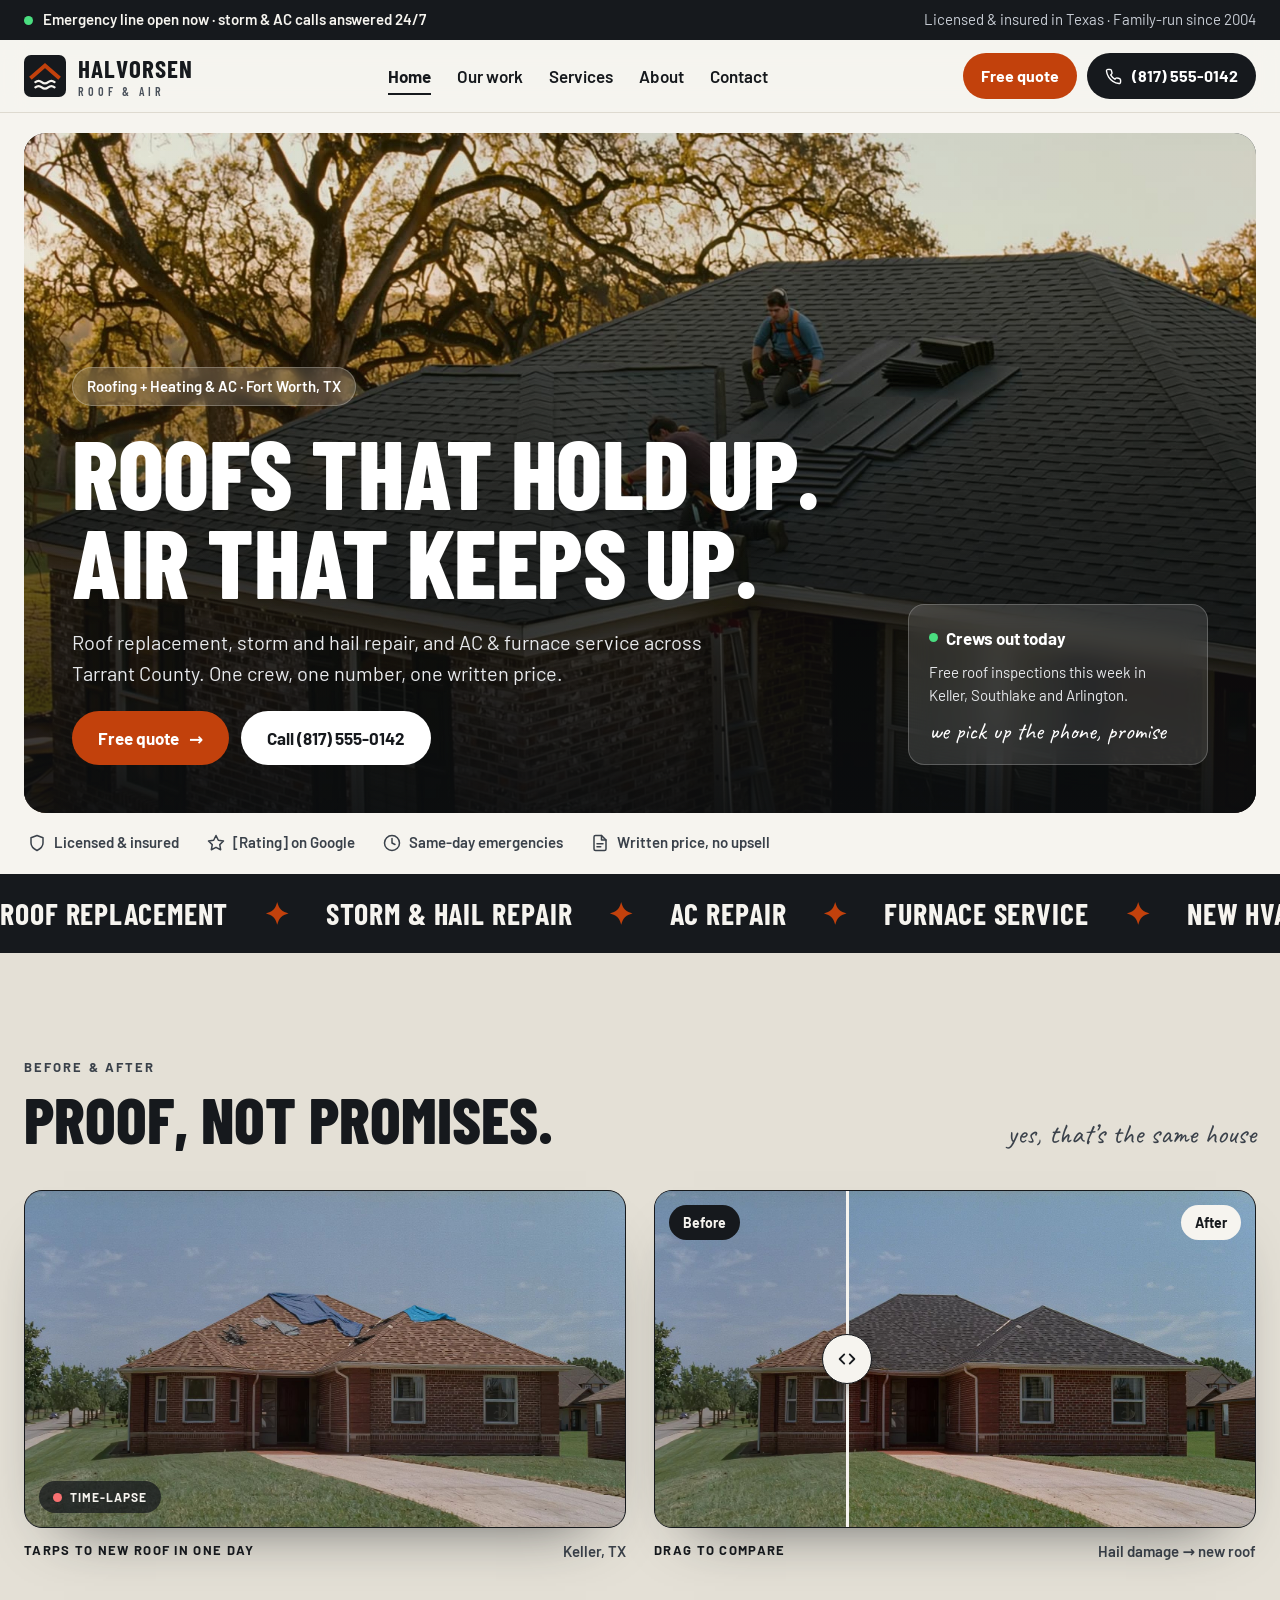
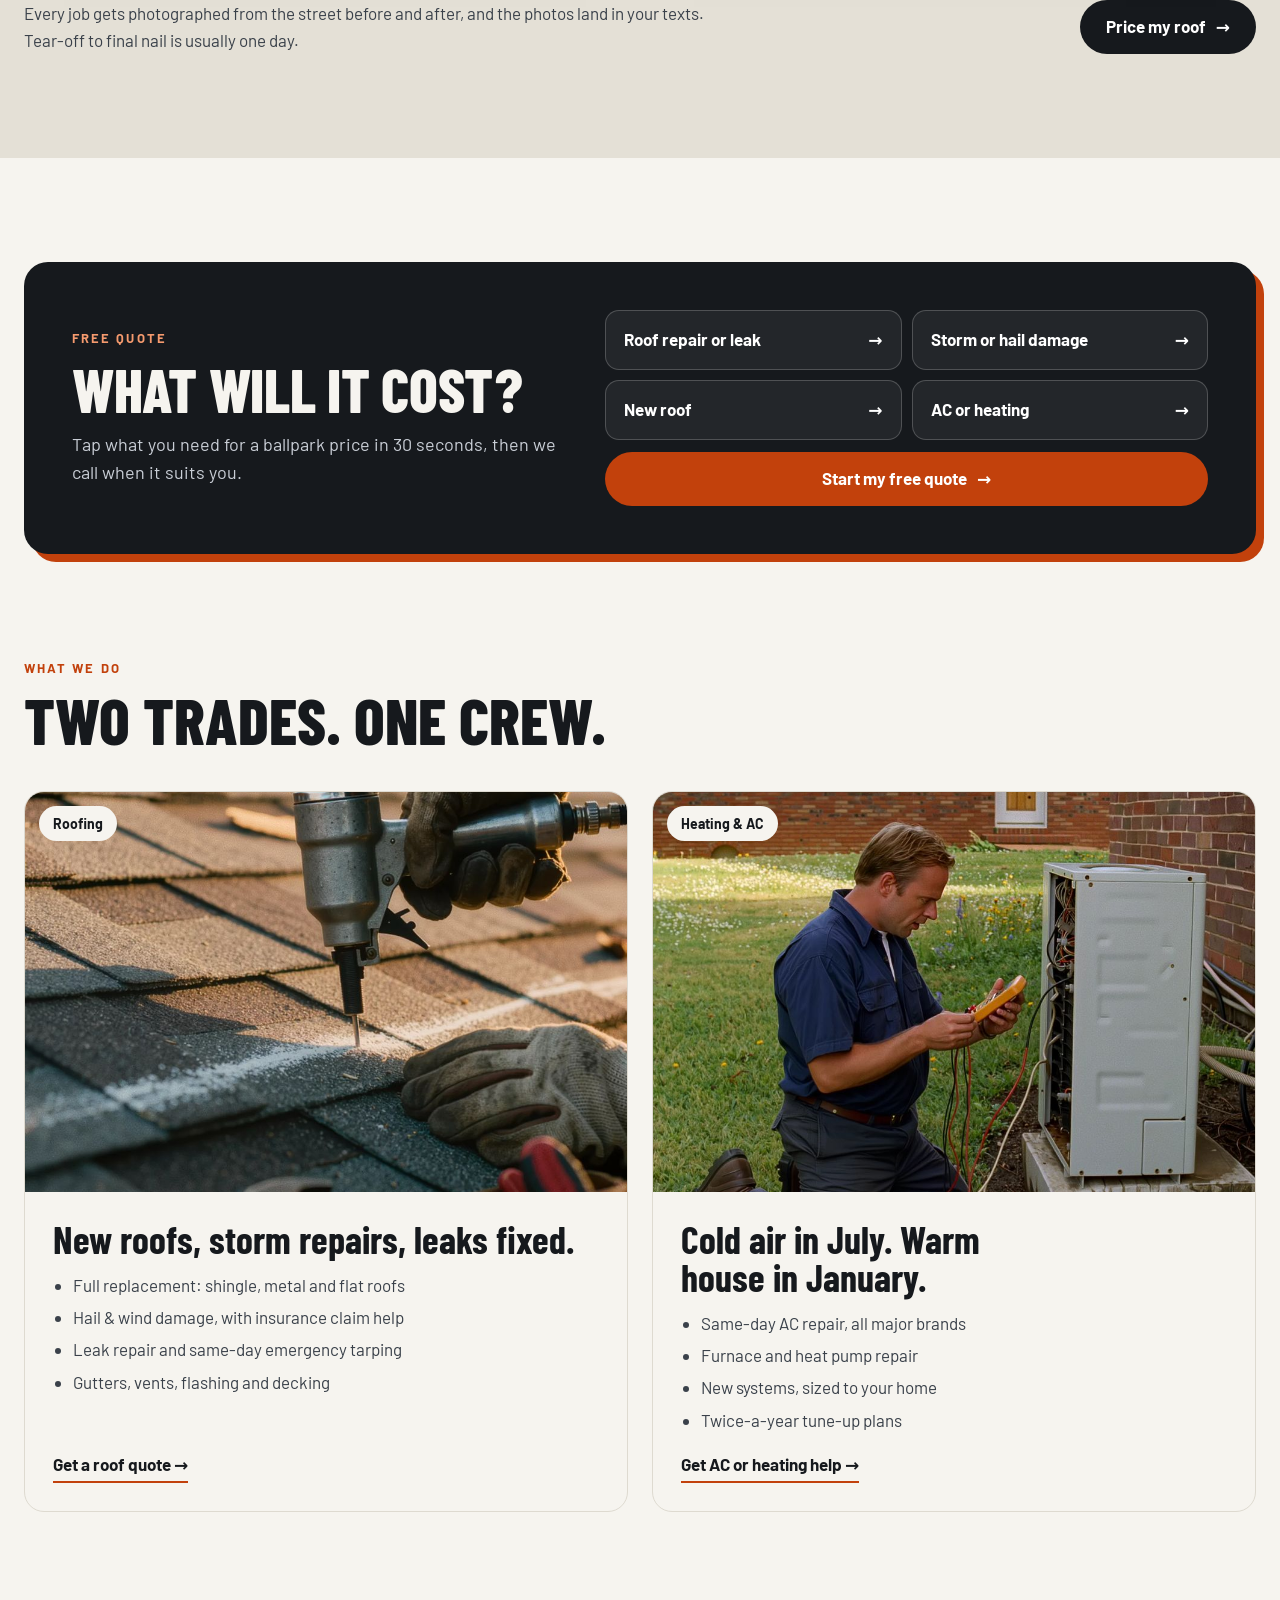
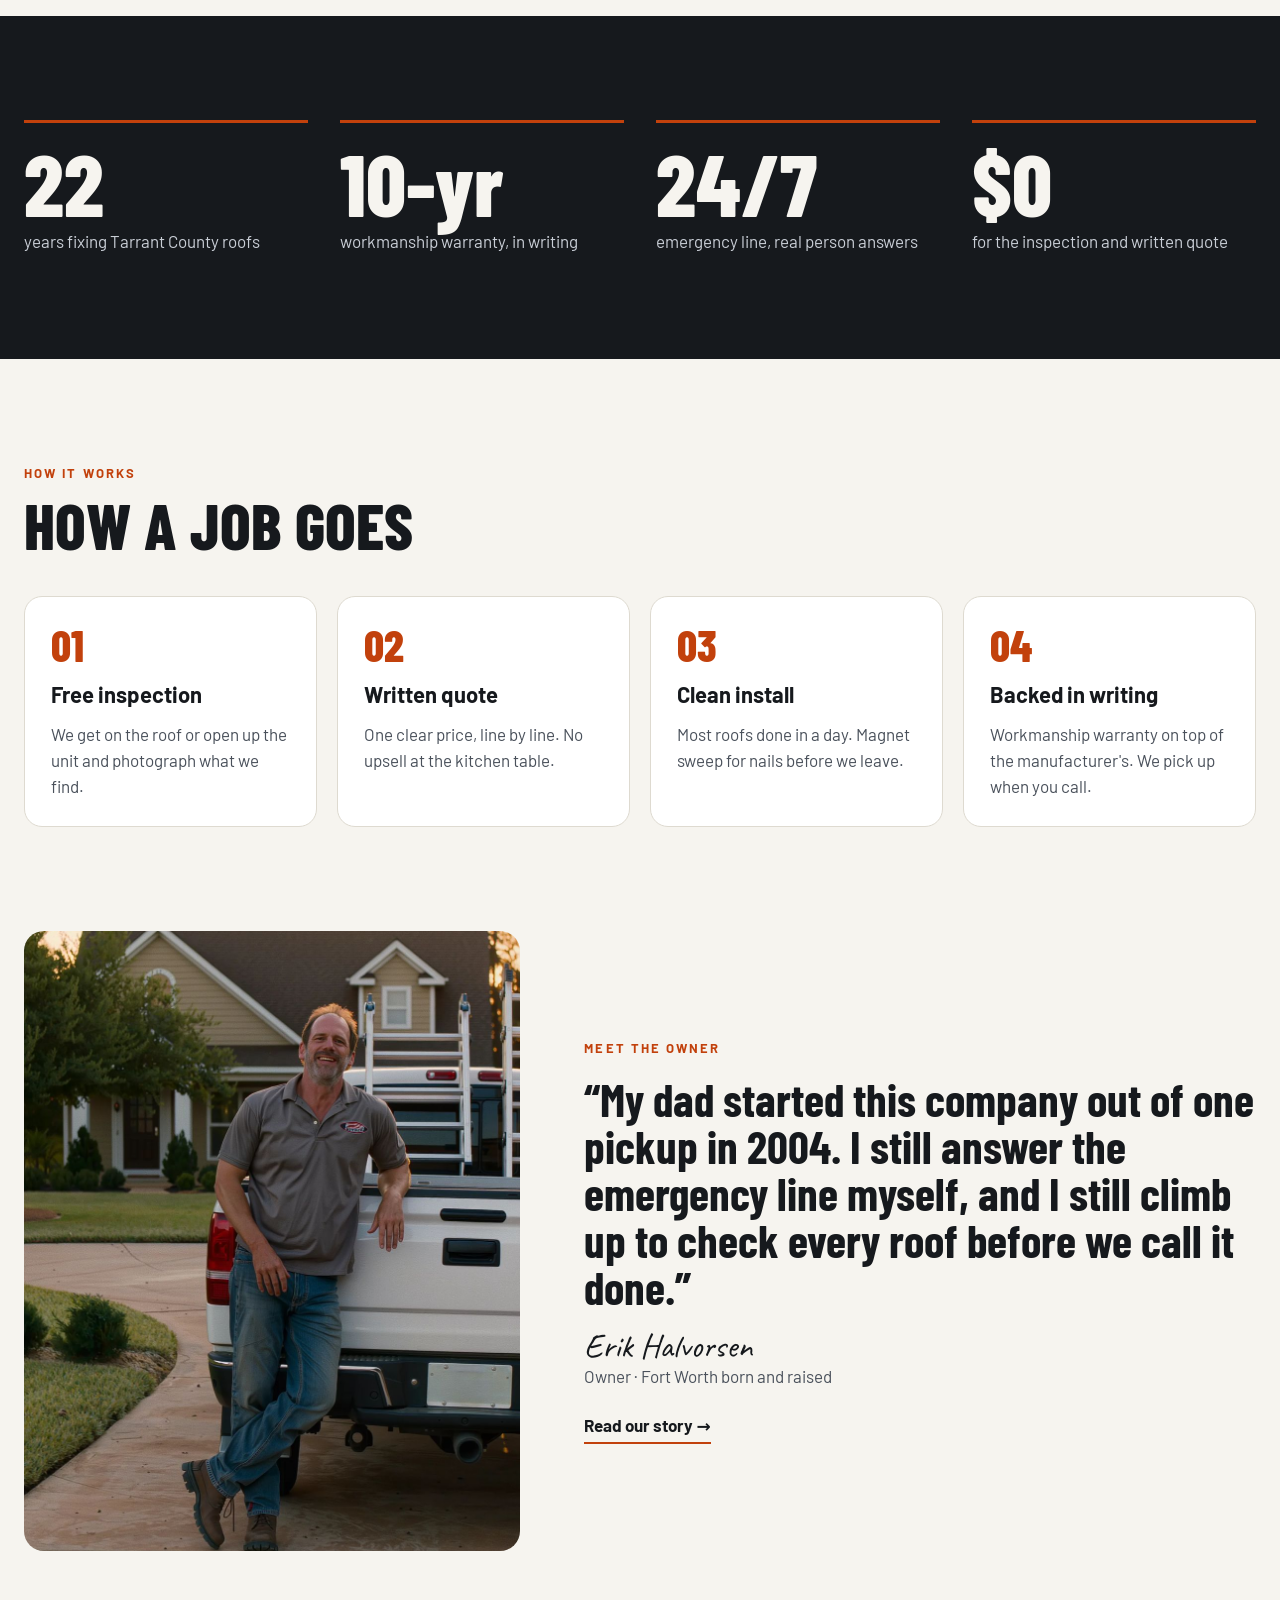
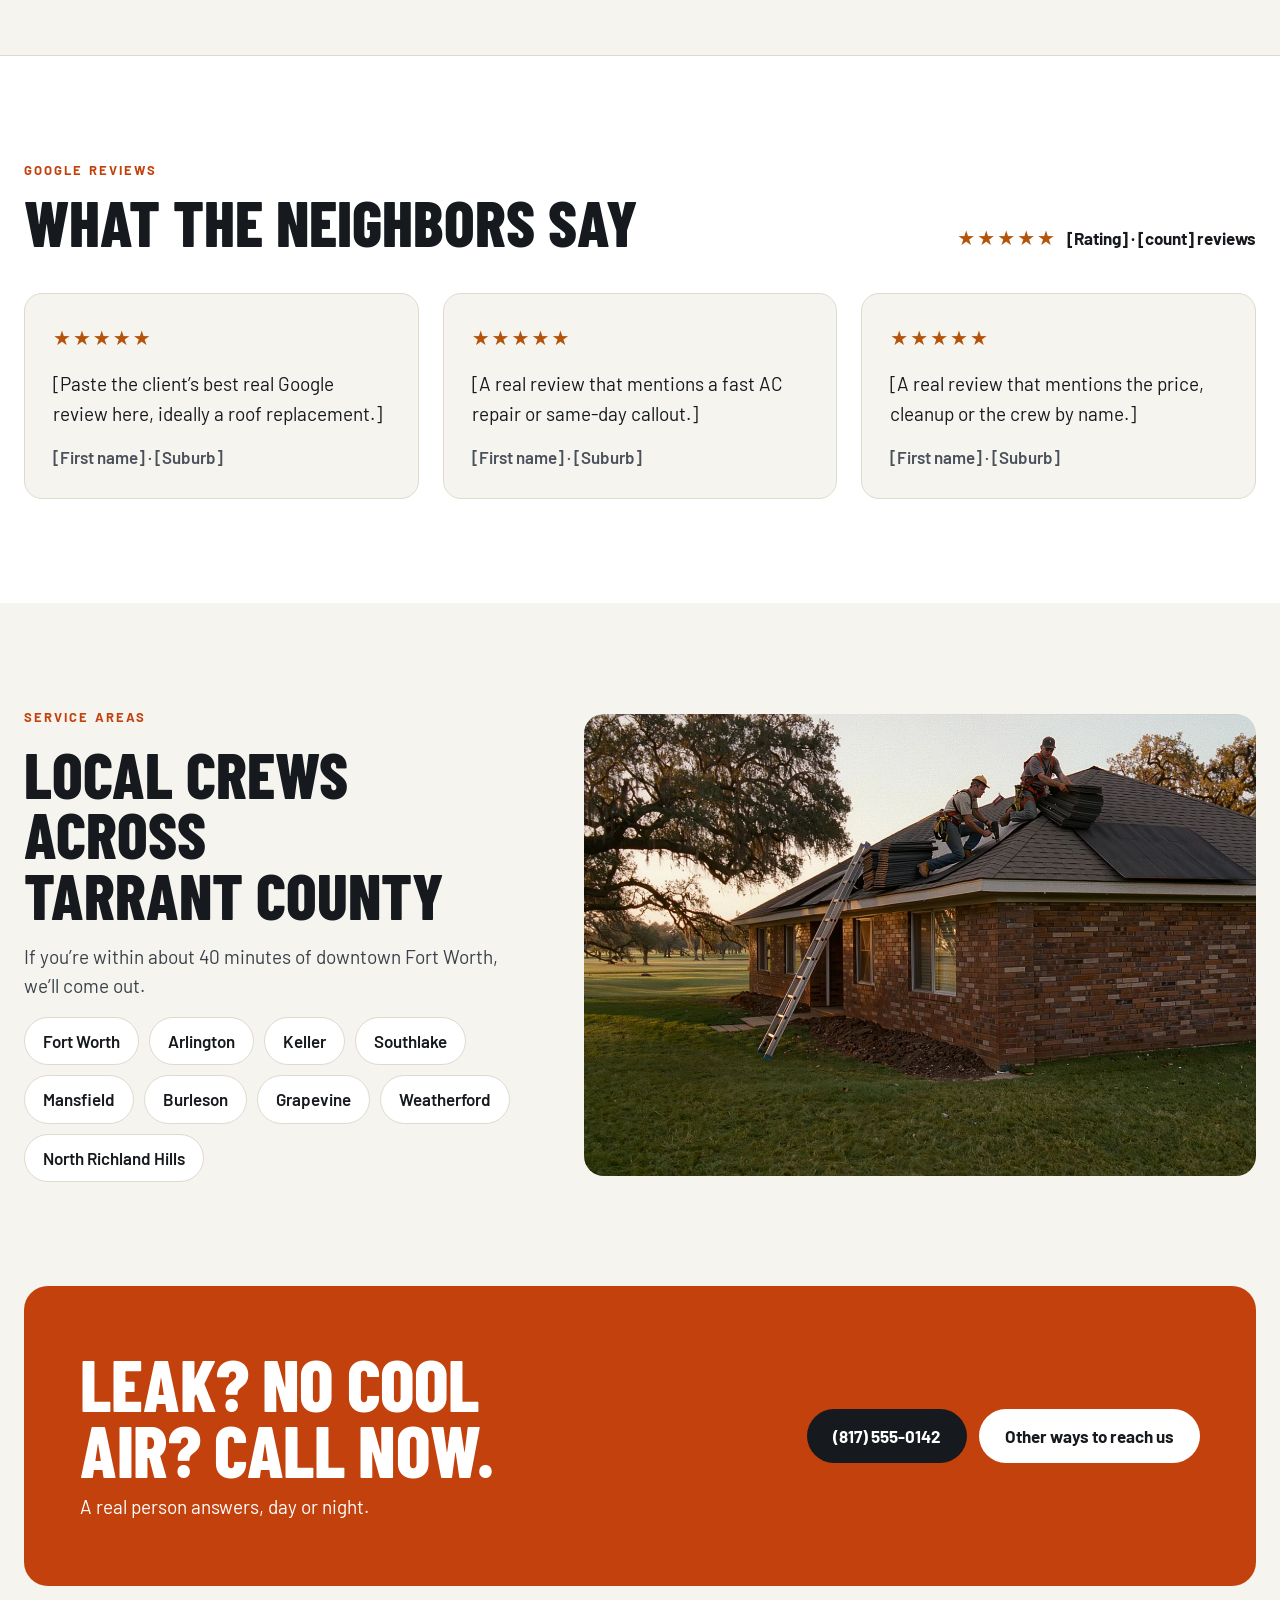
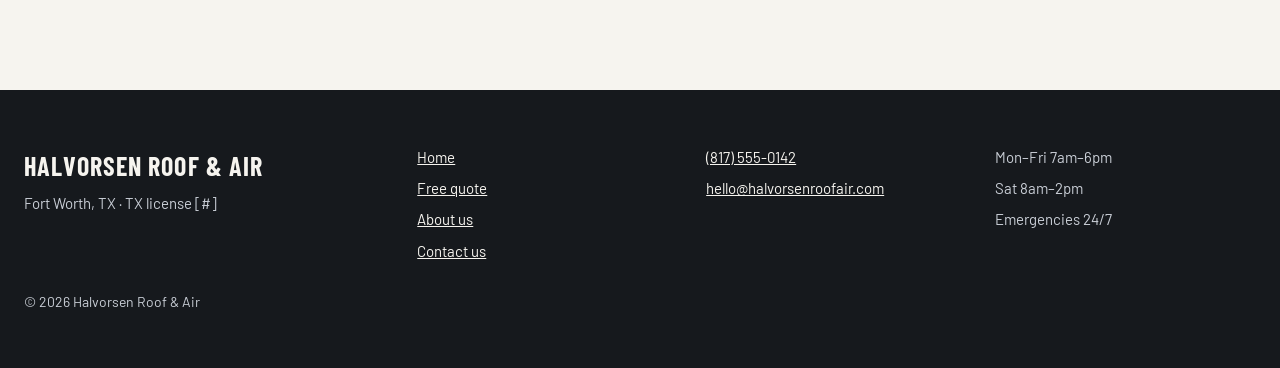
==== commit ccf02910: "Rebuild site phone-first with separate quote page - Shorter hero on phones with side-by-side buttons" ====
--- a/index.html
+++ b/index.html
@@ -2,458 +2,152 @@
 <html lang="en">
 <head>
 <meta charset="utf-8">
-<meta name="viewport" content="width=device-width, initial-scale=1">
+<meta name="viewport" content="width=device-width, initial-scale=1, viewport-fit=cover">
 <title>Halvorsen Roof & Air | Roofing, Heating & AC in Fort Worth, TX</title>
-<meta name="description" content="Family-run roofing and heating &amp; AC in Fort Worth since 2004. Roof replacement, storm and hail repair, AC and furnace service. Free estimates, 24/7 emergency line.">
+<meta name="description" content="Family-run roofing and heating &amp; AC in Fort Worth since 2004. Roof replacement, storm and hail repair, AC and furnace service. Free quotes, 24/7 emergency line.">
 <meta name="theme-color" content="#16191D">
 <meta property="og:title" content="Halvorsen Roof & Air | Roofing, Heating & AC in Fort Worth, TX">
-<meta property="og:description" content="Family-run roofing and heating &amp; AC in Fort Worth since 2004. Roof replacement, storm and hail repair, AC and furnace service. Free estimates, 24/7 emergency line.">
+<meta property="og:description" content="Family-run roofing and heating &amp; AC in Fort Worth since 2004. Roof replacement, storm and hail repair, AC and furnace service. Free quotes, 24/7 emergency line.">
 <link rel="icon" href="assets/favicon.svg" type="image/svg+xml">
 <link rel="preconnect" href="https://fonts.googleapis.com">
+<link rel="preconnect" href="https://fonts.gstatic.com" crossorigin>
 <link rel="stylesheet" href="https://fonts.googleapis.com/css2?family=Barlow+Condensed:wght@600;700;800&amp;family=Barlow:wght@400;500;600;700&amp;family=Caveat:wght@600&amp;display=swap">
-<style>
-body{margin:0;background:#F6F4EF}
-a{color:#C2410C}a:hover{color:#9A3412}
-.hx *{box-sizing:border-box}
-.wrap{max-width:1280px;margin:0 auto;padding:0 24px}
-.navlinks{display:flex;gap:28px;align-items:center}
-.navlinks a{position:relative}
-.navlinks a::after{content:"";position:absolute;left:0;right:0;bottom:-6px;height:2px;background:currentColor;transform:scaleX(0);transform-origin:left;transition:transform .3s ease}
-.navlinks a:hover::after{transform:scaleX(1)}
-.btn{transition:transform .25s cubic-bezier(.2,.7,.2,1),box-shadow .25s ease,background-color .25s ease}
-.btn:hover{transform:translateY(-2px);box-shadow:0 10px 24px -10px rgba(22,25,29,.45)}
-.btn:active{transform:translateY(0)}
-.btn,.chip{white-space:nowrap}
-.two{display:grid;grid-template-columns:repeat(2,minmax(0,1fr));gap:24px}
-.three{display:grid;grid-template-columns:repeat(3,minmax(0,1fr));gap:24px}
-.four{display:grid;grid-template-columns:repeat(4,minmax(0,1fr));gap:24px}
-.split{display:grid;grid-template-columns:minmax(0,0.85fr) minmax(0,1.15fr);gap:56px;align-items:center}
-.split.rev{grid-template-columns:minmax(0,1.15fr) minmax(0,0.85fr)}
-.split.even{grid-template-columns:minmax(0,1fr) minmax(0,1fr)}
-.zoom{overflow:hidden}
-.zoom img{transition:transform .9s cubic-bezier(.2,.7,.2,1)}
-.card:hover .zoom img{transform:scale(1.05)}
-.card{transition:transform .35s cubic-bezier(.2,.7,.2,1),box-shadow .35s ease}
-.card:hover{transform:translateY(-4px);box-shadow:0 24px 48px -28px rgba(22,25,29,.5)}
-.opt{transition:transform .2s ease,border-color .2s ease,background-color .2s ease}
-.opt:hover{transform:translateY(-2px);border-color:#16191D !important}
-.chip{transition:background-color .25s ease,color .25s ease}
-.chip:hover{background:#16191D !important;color:#F6F4EF !important}
-@keyframes rise{from{opacity:0;transform:translateY(28px)}to{opacity:1;transform:none}}
-@keyframes fadein{from{opacity:0}to{opacity:1}}
-@keyframes marquee{to{transform:translateX(-50%)}}
-@keyframes pulse{0%{box-shadow:0 0 0 0 rgba(74,222,128,.7)}70%{box-shadow:0 0 0 10px rgba(74,222,128,0)}100%{box-shadow:0 0 0 0 rgba(74,222,128,0)}}
-@keyframes kenburns{from{transform:scale(1.08)}to{transform:scale(1)}}
-@keyframes nudge{0%,100%{transform:translateX(0)}50%{transform:translateX(4px)}}
-.in1{animation:rise .9s cubic-bezier(.2,.7,.2,1) both .15s}
-.in2{animation:rise .9s cubic-bezier(.2,.7,.2,1) both .3s}
-.in3{animation:rise .9s cubic-bezier(.2,.7,.2,1) both .45s}
-.in4{animation:rise .9s cubic-bezier(.2,.7,.2,1) both .6s}
-.in5{animation:fadein 1.2s ease both .9s}
-.kb{animation:kenburns 2.4s cubic-bezier(.2,.7,.2,1) both}
-.mq{display:flex;width:max-content;animation:marquee 38s linear infinite}
-.mqbox:hover .mq{animation-play-state:paused}
-.dot{width:10px;height:10px;border-radius:50%;background:#4ADE80;animation:pulse 2s infinite}
-.arrow{display:inline-block;transition:transform .25s ease}
-a:hover .arrow{transform:translateX(5px)}
-.ba-range{position:absolute;inset:0;width:100%;height:100%;margin:0;opacity:0;cursor:ew-resize;z-index:5;-webkit-appearance:none;appearance:none}
-.knob{animation:nudge 1.6s ease-in-out 3 1.2s}
-@property --n{syntax:"<integer>";inherits:false;initial-value:0}
-.cnt{counter-reset:n var(--n)}
-.cnt::after{content:counter(n)}
-@supports (animation-timeline: view()){
-.rv{animation:rise linear both;animation-timeline:view();animation-range:entry 0% cover 28%}
-.rv2{animation:rise linear both;animation-timeline:view();animation-range:entry 8% cover 34%}
-.rv3{animation:rise linear both;animation-timeline:view();animation-range:entry 16% cover 40%}
-.rv4{animation:rise linear both;animation-timeline:view();animation-range:entry 24% cover 46%}
-@keyframes count{from{--n:0}}
-.cnt{animation:count linear both;animation-timeline:view();animation-range:entry 10% cover 45%}
-}
-@media (prefers-reduced-motion: reduce){
-.in1,.in2,.in3,.in4,.in5,.kb,.mq,.dot,.knob,.rv,.rv2,.rv3,.rv4,.cnt{animation:none !important}
-}
-.wz{display:grid;grid-template-columns:320px minmax(0,1fr)}
-.opts{display:grid;grid-template-columns:repeat(2,minmax(0,1fr));gap:12px}
-.mbar{display:none}
-.navcall{display:flex}
-@media (max-width:1024px){
-.split,.split.rev,.split.even{grid-template-columns:minmax(0,1fr);gap:36px}
-.four{grid-template-columns:repeat(2,minmax(0,1fr))}
-.three{grid-template-columns:minmax(0,1fr)}
-.wz{grid-template-columns:minmax(0,1fr)}
-.wzlist{display:none !important}
-.herocard{display:none !important}
-}
-@media (max-width:860px){.navlinks{display:none}}
-@media (max-width:700px){
-.two{grid-template-columns:minmax(0,1fr)}
-.four{grid-template-columns:minmax(0,1fr)}
-.opts{grid-template-columns:minmax(0,1fr)}
-.h1{font-size:50px !important}
-.h2{font-size:40px !important}
-.sec{padding-top:64px !important;padding-bottom:64px !important}
-.heromedia{min-height:620px !important;border-radius:14px !important}
-.herotext{padding:24px !important}
-.cta{padding:40px 24px !important}
-.topbar-extra{display:none}
-.navcall{display:none}
-.wzpad{padding:24px !important}
-.mbar{display:grid;grid-template-columns:repeat(2,minmax(0,1fr));position:fixed;left:0;right:0;bottom:0;z-index:30;background:rgba(22,25,29,.92);-webkit-backdrop-filter:blur(10px);backdrop-filter:blur(10px);padding:10px 12px;gap:10px}
-.hx{padding-bottom:72px}
-}
-</style>
-<link rel="stylesheet" href="assets/site.css">
+<link rel="stylesheet" href="assets/style.css">
+<script>document.documentElement.className+=' js'</script>
 </head>
 <body>
-<div class="hx" style="font-family: 'Barlow', system-ui, sans-serif; color: #16191D; background: #F6F4EF; font-size: 17px; line-height: 1.55">
+<a class="skip" href="#main">Skip to content</a>
+<div class="topbar"><div class="wrap">
+<span class="l"><span class="dot" aria-hidden="true"></span><span class="dsk">Emergency line open now · storm &amp; AC calls answered 24/7</span><span class="mob">Emergency line open 24/7</span></span>
+<span class="r dsk">Licensed &amp; insured in Texas · Family-run since 2004</span>
+<a class="mob" href="tel:+18175550142" style="color:var(--bone);font-weight:700;text-decoration:none">(817) 555-0142</a>
+</div></div>
+<header class="hdr"><div class="wrap">
+<a class="logo" href="index.html" aria-label="Halvorsen Roof &amp; Air, home"><svg viewBox="0 0 48 48" aria-hidden="true"><rect width="48" height="48" rx="8" fill="#16191D"></rect><polyline points="9,25 24,12 39,25" fill="none" stroke="#C2410C" stroke-width="4.5" stroke-linejoin="miter" stroke-linecap="square"></polyline><path d="M13 31 q3.7 -3 7.3 0 t7.3 0 t7.3 0" fill="none" stroke="#F6F4EF" stroke-width="2.6" stroke-linecap="round"></path><path d="M13 37 q3.7 -3 7.3 0 t7.3 0 t7.3 0" fill="none" stroke="#F6F4EF" stroke-width="2.6" stroke-linecap="round"></path></svg><span><b>HALVORSEN</b><small>ROOF &amp; AIR</small></span></a>
+<nav class="nav" aria-label="Main"><a href="index.html" class="on" aria-current="page">Home</a><a href="#proof">Our work</a><a href="#services">Services</a><a href="about.html">About</a><a href="contact.html">Contact</a></nav>
+<div class="hdr-r">
+<a class="btn btn-acc btn-sm" href="quote.html">Free quote</a>
+<a class="btn btn-ink btn-sm" href="tel:+18175550142"><svg width="17" height="17" viewBox="0 0 24 24" fill="none" stroke="currentColor" stroke-width="2" stroke-linecap="round" stroke-linejoin="round" aria-hidden="true"><path d="M22 16.9v3a2 2 0 0 1-2.2 2 19.8 19.8 0 0 1-8.6-3.1 19.5 19.5 0 0 1-6-6A19.8 19.8 0 0 1 2.1 4.2 2 2 0 0 1 4.1 2h3a2 2 0 0 1 2 1.7c.1.9.4 1.8.7 2.7a2 2 0 0 1-.5 2.1L8 9.8a16 16 0 0 0 6 6l1.3-1.3a2 2 0 0 1 2.1-.4c.9.3 1.8.6 2.7.7a2 2 0 0 1 1.7 2z"></path></svg>(817) 555-0142</a>
+<a class="ibtn" href="tel:+18175550142" aria-label="Call (817) 555-0142"><svg width="20" height="20" viewBox="0 0 24 24" fill="none" stroke="currentColor" stroke-width="2" stroke-linecap="round" stroke-linejoin="round" aria-hidden="true"><path d="M22 16.9v3a2 2 0 0 1-2.2 2 19.8 19.8 0 0 1-8.6-3.1 19.5 19.5 0 0 1-6-6A19.8 19.8 0 0 1 2.1 4.2 2 2 0 0 1 4.1 2h3a2 2 0 0 1 2 1.7c.1.9.4 1.8.7 2.7a2 2 0 0 1-.5 2.1L8 9.8a16 16 0 0 0 6 6l1.3-1.3a2 2 0 0 1 2.1-.4c.9.3 1.8.6 2.7.7a2 2 0 0 1 1.7 2z"></path></svg></a>
+<button class="ibtn ghost" id="menu-btn" type="button" aria-expanded="false" aria-controls="mnav" aria-label="Open menu"><svg width="22" height="22" viewBox="0 0 24 24" fill="none" stroke="currentColor" stroke-width="2" stroke-linecap="round" stroke-linejoin="round" aria-hidden="true"><path d="M4 7h16M4 12h16M4 17h16"></path></svg></button>
+</div>
+<nav class="mnav" id="mnav" aria-label="Menu"><a href="index.html" class="on">Home<span class="arrow" aria-hidden="true">→</span></a><a href="#proof">Our work<span class="arrow" aria-hidden="true">→</span></a><a href="#services">Services<span class="arrow" aria-hidden="true">→</span></a><a href="about.html">About<span class="arrow" aria-hidden="true">→</span></a><a href="contact.html">Contact<span class="arrow" aria-hidden="true">→</span></a><a href="quote.html">Free quote<span class="arrow" aria-hidden="true">→</span></a></nav>
+</div></header>
+<main id="main">
 
-<div style="background: #16191D; color: #F6F4EF; font-size: 15px">
-<div class="wrap" style="display: flex; justify-content: space-between; align-items: center; gap: 16px; min-height: 42px; flex-wrap: wrap">
-<span style="display: flex; align-items: center; gap: 10px; font-weight: 600"><span class="dot" aria-hidden="true"></span>Emergency line open now · storm &amp; AC calls answered 24/7</span>
-<span class="topbar-extra" style="color: #C9CED6">Licensed &amp; insured in Texas · Family-run since 2004</span>
+<section class="hero"><div class="wrap">
+<div class="hero-media">
+<video class="bg kb" src="assets/hero.mp4" poster="assets/hero-poster.jpg" autoplay muted loop playsinline preload="auto" aria-hidden="true"></video>
+<div class="hero-shade" aria-hidden="true"></div>
+<div class="hero-body">
+<div class="hero-text">
+<span class="glass in1">Roofing + Heating &amp; AC · Fort Worth, TX</span>
+<h1 class="disp in2">Roofs that hold up.<br>Air that keeps up.</h1>
+<p class="sub in3"><span class="dsk">Roof replacement, storm and hail repair, and AC &amp; furnace service across Tarrant County. One crew, one number, one written price.</span><span class="mob">Roofing, storm repair &amp; AC across Fort Worth.</span></p>
+<div class="hero-btns in4"><a class="btn btn-acc" href="quote.html">Free quote <span class="arrow" aria-hidden="true">→</span></a><a class="btn btn-light" href="tel:+18175550142"><span class="dsk">Call (817) 555-0142</span><span class="mob">Call now</span></a></div>
+</div>
+<div class="hero-card in4"><b><span class="dot" aria-hidden="true"></span>Crews out today</b><span>Free roof inspections this week in Keller, Southlake and Arlington.</span><i>we pick up the phone, promise</i></div>
 </div>
 </div>
+<div class="trust"><span><svg width="18" height="18" viewBox="0 0 24 24" fill="none" stroke="currentColor" stroke-width="2" stroke-linecap="round" stroke-linejoin="round" aria-hidden="true"><path d="M12 22s8-4 8-10V5l-8-3-8 3v7c0 6 8 10 8 10z"></path></svg>Licensed &amp; insured</span><span><svg width="18" height="18" viewBox="0 0 24 24" fill="none" stroke="currentColor" stroke-width="2" stroke-linecap="round" stroke-linejoin="round" aria-hidden="true"><path d="M12 2l3.1 6.3 6.9 1-5 4.9 1.2 6.8L12 17.8 5.8 21l1.2-6.8-5-4.9 6.9-1z"></path></svg>[Rating] on Google</span><span><svg width="18" height="18" viewBox="0 0 24 24" fill="none" stroke="currentColor" stroke-width="2" stroke-linecap="round" stroke-linejoin="round" aria-hidden="true"><circle cx="12" cy="12" r="10"></circle><path d="M12 6v6l4 2"></path></svg>Same-day emergencies</span><span class="dsk"><svg width="18" height="18" viewBox="0 0 24 24" fill="none" stroke="currentColor" stroke-width="2" stroke-linecap="round" stroke-linejoin="round" aria-hidden="true"><path d="M14 2H6a2 2 0 0 0-2 2v16a2 2 0 0 0 2 2h12a2 2 0 0 0 2-2V8z"></path><path d="M14 2v6h6M8 13h8M8 17h5"></path></svg>Written price, no upsell</span></div>
+</div></section>
 
-<header style="position: sticky; top: 0; z-index: 20; background: rgba(246,244,239,0.86); -webkit-backdrop-filter: blur(12px); backdrop-filter: blur(12px); border-bottom: 1px solid #DEDAD0">
-<div class="wrap" style="display: flex; justify-content: space-between; align-items: center; gap: 24px; min-height: 76px">
-<a href="#top" style="display: flex; align-items: center; gap: 12px; color: #16191D; text-decoration: none">
-<svg width="42" height="42" viewBox="0 0 48 48" aria-hidden="true"><rect width="48" height="48" rx="8" fill="#16191D"></rect><polyline points="9,25 24,12 39,25" fill="none" stroke="#C2410C" stroke-width="4.5" stroke-linejoin="miter" stroke-linecap="square"></polyline><path d="M13 31 q3.7 -3 7.3 0 t7.3 0 t7.3 0" fill="none" stroke="#F6F4EF" stroke-width="2.6" stroke-linecap="round"></path><path d="M13 37 q3.7 -3 7.3 0 t7.3 0 t7.3 0" fill="none" stroke="#F6F4EF" stroke-width="2.6" stroke-linecap="round"></path></svg>
-<span style="display: flex; flex-direction: column; line-height: 1">
-<span style="font-family: 'Barlow Condensed', sans-serif; font-weight: 700; font-size: 26px; letter-spacing: 0.04em">HALVORSEN</span>
-<span style="font-family: 'Barlow Condensed', sans-serif; font-weight: 600; font-size: 13px; letter-spacing: 0.32em; color: #4A515B; margin-top: 3px">ROOF &amp; AIR</span>
-</span>
-</a>
-<nav class="navlinks" aria-label="Main">
-<a href="#services" style="color: #16191D; text-decoration: none; font-weight: 600">Services</a>
-<a href="#proof" style="color: #16191D; text-decoration: none; font-weight: 600">Our work</a>
-<a href="#reviews" style="color: #16191D; text-decoration: none; font-weight: 600">Reviews</a>
-<a href="about.html" style="color: #16191D; text-decoration: none; font-weight: 600">About</a>
-<a href="contact.html" style="color: #16191D; text-decoration: none; font-weight: 600">Contact</a>
-</nav>
-<a class="navcall btn" href="tel:+18175550142" style="align-items: center; gap: 8px; background: #16191D; color: #F6F4EF; text-decoration: none; font-weight: 700; padding: 12px 18px; border-radius: 999px; min-height: 48px">
-<svg width="18" height="18" viewBox="0 0 24 24" fill="none" stroke="currentColor" stroke-width="2" stroke-linecap="round" stroke-linejoin="round" aria-hidden="true"><path d="M22 16.9v3a2 2 0 0 1-2.2 2 19.8 19.8 0 0 1-8.6-3.1 19.5 19.5 0 0 1-6-6A19.8 19.8 0 0 1 2.1 4.2 2 2 0 0 1 4.1 2h3a2 2 0 0 1 2 1.7c.1.9.4 1.8.7 2.7a2 2 0 0 1-.5 2.1L8 9.8a16 16 0 0 0 6 6l1.3-1.3a2 2 0 0 1 2.1-.4c.9.3 1.8.6 2.7.7a2 2 0 0 1 1.7 2z"></path></svg>
-(817) 555-0142
-</a>
+<div class="mq-box" aria-label="Services"><div class="mq"><span>Roof replacement</span><i>✦</i><span>Storm &amp; hail repair</span><i>✦</i><span>AC repair</span><i>✦</i><span>Furnace service</span><i>✦</i><span>New HVAC systems</span><i>✦</i><span>Free inspections</span><i>✦</i><span>Insurance claim help</span><i>✦</i><span aria-hidden="true">Roof replacement</span><i aria-hidden="true">✦</i><span aria-hidden="true">Storm &amp; hail repair</span><i aria-hidden="true">✦</i><span aria-hidden="true">AC repair</span><i aria-hidden="true">✦</i><span aria-hidden="true">Furnace service</span><i aria-hidden="true">✦</i><span aria-hidden="true">New HVAC systems</span><i aria-hidden="true">✦</i><span aria-hidden="true">Free inspections</span><i aria-hidden="true">✦</i><span aria-hidden="true">Insurance claim help</span><i aria-hidden="true">✦</i></div></div>
+
+<section class="sec proof" id="proof"><div class="wrap">
+<div class="sec-head rv"><div class="t"><span class="eyebrow" style="color:var(--body)">Before &amp; after</span><h2 class="h2">Proof, not promises.</h2></div><span class="note">yes, that’s the same house</span></div>
+<div class="proof-grid">
+<figure class="rv">
+<div class="frame"><video src="assets/timelapse.mp4" poster="assets/roof-before.jpg" autoplay muted loop playsinline preload="metadata"></video><span class="pill-tag p-bl"><span class="rec" aria-hidden="true"></span>Time-lapse</span></div>
+<figcaption class="cap"><b>Tarps to new roof in one day</b><span>Keller, TX</span></figcaption>
+</figure>
+<figure class="rv d1">
+<div class="frame" id="ba">
+<img src="assets/roof-after.jpg" alt="After: new charcoal shingle roof" loading="lazy">
+<img src="assets/roof-before.jpg" alt="Before: storm-damaged roof with tarps" id="ba-before" style="clip-path:inset(0 50% 0 0)" loading="lazy">
+<span class="pill-tag dark p-tl">Before</span><span class="pill-tag light p-tr">After</span>
+<div class="ba-line" id="ba-line" style="left:50%" aria-hidden="true"><div class="ba-knob"><svg width="22" height="22" viewBox="0 0 24 24" fill="none" stroke="currentColor" stroke-width="2" stroke-linecap="round" stroke-linejoin="round" aria-hidden="true"><path d="M9 7l-5 5 5 5M15 7l5 5-5 5"></path></svg></div></div>
+<input class="ba-range" id="ba-range" type="range" min="2" max="98" value="50" aria-label="Drag to compare before and after">
 </div>
-</header>
+<figcaption class="cap"><b>Drag to compare</b><span>Hail damage → new roof</span></figcaption>
+</figure>
+</div>
+<div class="proof-foot rv"><p><span class="dsk">Every job gets photographed from the street before and after, and the photos land in your texts. Tear-off to final nail is usually one day.</span><span class="mob">Every job photographed before and after. Most roofs done in a day.</span></p><a class="btn btn-ink" href="quote.html?s=replace">Price my roof <span class="arrow" aria-hidden="true">→</span></a></div>
+</div></section>
 
-<section id="top" style="padding: 20px 0 0">
+<section class="sec" id="quote" style="padding-bottom:0"><div class="wrap">
+<div class="qt on-dark rv">
+<div class="t"><span class="eyebrow">Free quote</span><h2 class="disp">What will it cost?</h2><p>Tap what you need for a ballpark price in 30 seconds, then we call when it suits you.</p></div>
+<div class="qt-r"><div class="qt-opts"><a class="qt-opt" href="quote.html?s=repair">Roof repair or leak<span class="arrow" aria-hidden="true">→</span></a><a class="qt-opt" href="quote.html?s=storm">Storm or hail damage<span class="arrow" aria-hidden="true">→</span></a><a class="qt-opt" href="quote.html?s=replace">New roof<span class="arrow" aria-hidden="true">→</span></a><a class="qt-opt" href="quote.html?s=ac">AC or heating<span class="arrow" aria-hidden="true">→</span></a></div><a class="btn btn-acc" href="quote.html">Start my free quote <span class="arrow" aria-hidden="true">→</span></a></div>
+</div>
+</div></section>
+
+<section class="sec" id="services"><div class="wrap">
+<div class="sec-head rv"><div class="t"><span class="eyebrow">What we do</span><h2 class="h2">Two trades. One crew.</h2></div></div>
+<div class="two">
+<article class="card rv"><div class="ph"><img src="assets/roof-detail.jpg" alt="Roofer nailing new architectural shingles" loading="lazy"><span class="pill-tag p-tl">Roofing</span></div>
+<div class="bd"><h3>New roofs, storm repairs, leaks fixed.</h3>
+<ul class="dsk"><li>Full replacement: shingle, metal and flat roofs</li><li>Hail &amp; wind damage, with insurance claim help</li><li>Leak repair and same-day emergency tarping</li><li>Gutters, vents, flashing and decking</li></ul>
+<p class="mob muted">Replacements, hail &amp; wind damage, leaks and gutters.</p>
+<a class="link" href="quote.html?s=replace">Get a roof quote <span class="arrow" aria-hidden="true">→</span></a></div></article>
+<article class="card rv d1"><div class="ph"><img src="assets/ac-tech.jpg" alt="HVAC technician testing an outdoor AC unit" loading="lazy" style="object-position:50% 40%"><span class="pill-tag p-tl">Heating &amp; AC</span></div>
+<div class="bd"><h3>Cold air in July. Warm house in January.</h3>
+<ul class="dsk"><li>Same-day AC repair, all major brands</li><li>Furnace and heat pump repair</li><li>New systems, sized to your home</li><li>Twice-a-year tune-up plans</li></ul>
+<p class="mob muted">Same-day AC repair, furnaces and new systems.</p>
+<a class="link" href="quote.html?s=ac">Get AC or heating help <span class="arrow" aria-hidden="true">→</span></a></div></article>
+</div>
+</div></section>
+
+<section class="sec on-dark" style="background:var(--ink);color:var(--bone)"><div class="wrap stats">
+<div class="stat rv"><b><span data-count="22">22</span></b><span>years fixing Tarrant County roofs</span></div>
+<div class="stat rv d1"><b><span data-count="10">10</span>-yr</b><span>workmanship warranty, in writing</span></div>
+<div class="stat rv d2"><b><span data-count="24">24</span>/7</b><span>emergency line, real person answers</span></div>
+<div class="stat rv d3"><b>$0</b><span>for the inspection and written quote</span></div>
+</div></section>
+
+<section class="sec"><div class="wrap">
+<div class="sec-head rv"><div class="t"><span class="eyebrow">How it works</span><h2 class="h2">How a job goes</h2></div></div>
+<p class="swipe-hint" aria-hidden="true">swipe <i>→</i></p>
+<div class="rail"><div class="step rv d0"><b>01</b><h3>Free inspection</h3><p>We get on the roof or open up the unit and photograph what we find.</p></div><div class="step rv d1"><b>02</b><h3>Written quote</h3><p>One clear price, line by line. No upsell at the kitchen table.</p></div><div class="step rv d2"><b>03</b><h3>Clean install</h3><p>Most roofs done in a day. Magnet sweep for nails before we leave.</p></div><div class="step rv d3"><b>04</b><h3>Backed in writing</h3><p>Workmanship warranty on top of the manufacturer's. We pick up when you call.</p></div></div>
+</div></section>
+
+<section class="sec owner" style="padding-top:0"><div class="wrap split">
+<div class="ph-r rv"><img src="assets/owner.jpg" alt="Erik Halvorsen, owner, leaning on his work truck" loading="lazy"></div>
+<div class="rv d1" style="display:flex;flex-direction:column;gap:18px">
+<span class="eyebrow">Meet the owner</span>
+<p class="q dsk">“My dad started this company out of one pickup in 2004. I still answer the emergency line myself, and I still climb up to check every roof before we call it done.”</p>
+<p class="q mob">“I still answer the emergency line myself.”</p>
+<div><span class="sig">Erik Halvorsen</span><div class="muted">Owner · Fort Worth born and raised</div></div>
+<a class="link" href="about.html">Read our story <span class="arrow" aria-hidden="true">→</span></a>
+</div>
+</div></section>
+
+<section class="sec" id="reviews" style="background:#fff;border-top:1px solid var(--line)"><div class="wrap">
+<div class="sec-head rv"><div class="t"><span class="eyebrow">Google reviews</span><h2 class="h2">What the neighbors say</h2></div><span style="display:flex;align-items:center;gap:10px;font-weight:700"><span class="stars" aria-hidden="true">★★★★★</span>[Rating] · [count] reviews</span></div>
+<p class="swipe-hint" aria-hidden="true">swipe <i>→</i></p>
+<div class="rail c3"><blockquote class="review rv d0"><span class="stars" aria-label="5 stars">★★★★★</span><p>[Paste the client’s best real Google review here, ideally a roof replacement.]</p><footer>[First name] · [Suburb]</footer></blockquote><blockquote class="review rv d1"><span class="stars" aria-label="5 stars">★★★★★</span><p>[A real review that mentions a fast AC repair or same-day callout.]</p><footer>[First name] · [Suburb]</footer></blockquote><blockquote class="review rv d2"><span class="stars" aria-label="5 stars">★★★★★</span><p>[A real review that mentions the price, cleanup or the crew by name.]</p><footer>[First name] · [Suburb]</footer></blockquote></div>
+</div></section>
+
+<section class="sec" id="areas"><div class="wrap split">
+<div class="rv" style="display:flex;flex-direction:column;gap:16px"><span class="eyebrow">Service areas</span><h2 class="h2">Local crews across Tarrant County</h2><p class="lead dsk">If you’re within about 40 minutes of downtown Fort Worth, we’ll come out.</p><ul class="chips"><li class="chip">Fort Worth</li><li class="chip">Arlington</li><li class="chip">Keller</li><li class="chip">Southlake</li><li class="chip">Mansfield</li><li class="chip">Burleson</li><li class="chip">Grapevine</li><li class="chip">Weatherford</li><li class="chip">North Richland Hills</li></ul></div>
+<div class="ph-r rv d1 dsk" style="aspect-ratio:16/11"><img src="assets/crew-wide.jpg" alt="Halvorsen crew roofing a brick home under live oaks" loading="lazy"></div>
+</div></section>
+
+<section class="sec" style="padding-top:0"><div class="wrap">
+<div class="band rv"><div style="display:flex;flex-direction:column;gap:10px;max-width:640px"><h2 class="disp">Leak? No cool air? Call now.</h2><p>A real person answers, day or night.</p></div><div class="btns"><a class="btn btn-ink" href="tel:+18175550142">(817) 555-0142</a><a class="btn btn-light" href="contact.html">Other ways to reach us</a></div></div>
+</div></section>
+
+</main>
+<footer class="foot">
 <div class="wrap">
-<div class="heromedia" style="position: relative; min-height: 680px; border-radius: 22px; overflow: hidden; background: #2A3038">
-<video class="kb" src="assets/hero.mp4" poster="assets/hero-poster.jpg" autoplay="" muted="" loop="" playsinline="" aria-hidden="true" style="position: absolute; inset: 0; width: 100%; height: 100%; object-fit: cover"></video>
-<div aria-hidden="true" style="position: absolute; inset: 0; background: linear-gradient(to top, rgba(12,14,16,0.88) 0%, rgba(12,14,16,0.45) 45%, rgba(12,14,16,0.05) 75%)"></div>
-<div class="herotext" style="position: absolute; left: 0; right: 0; bottom: 0; padding: 48px; display: flex; justify-content: space-between; align-items: flex-end; gap: 32px; color: #FFFFFF">
-<div style="display: flex; flex-direction: column; gap: 22px; max-width: 760px">
-<span class="in1" style="align-self: flex-start; display: inline-flex; align-items: center; gap: 8px; background: rgba(255,255,255,0.14); -webkit-backdrop-filter: blur(8px); backdrop-filter: blur(8px); border: 1px solid rgba(255,255,255,0.25); border-radius: 999px; padding: 7px 14px; font-weight: 600; font-size: 15px">Roofing + Heating &amp; AC · Fort Worth, TX</span>
-<h1 class="h1 in2" style="margin: 0; font-family: 'Barlow Condensed', sans-serif; font-weight: 800; font-size: 96px; line-height: 0.92; letter-spacing: -0.01em; text-transform: uppercase">Roofs that hold up.<br>Air that keeps up.</h1>
-<p class="in3" style="margin: 0; font-size: 20px; max-width: 32em; color: #E7E9EC">Roof replacement, storm and hail repair, and AC &amp; furnace service across Tarrant County. One crew, one number, one written price.</p>
-<div class="in4" style="display: flex; gap: 12px; flex-wrap: wrap">
-<a class="btn" href="#quote" style="background: #C2410C; color: #FFFFFF; text-decoration: none; font-weight: 700; font-size: 18px; padding: 15px 26px; border-radius: 999px; min-height: 54px; display: inline-flex; align-items: center; gap: 10px">Get my free estimate <span class="arrow" aria-hidden="true">→</span></a>
-<a class="btn" href="tel:+18175550142" style="background: #FFFFFF; color: #16191D; text-decoration: none; font-weight: 700; font-size: 18px; padding: 15px 24px; border-radius: 999px; min-height: 54px; display: inline-flex; align-items: center">Call (817) 555-0142</a>
+<div class="brand"><b>HALVORSEN ROOF &amp; AIR</b><span>Fort Worth, TX · TX license [#]</span></div>
+<nav aria-label="Footer"><a href="index.html">Home</a><a href="quote.html">Free quote</a><a href="about.html">About us</a><a href="contact.html">Contact us</a></nav>
+<div class="c"><a href="tel:+18175550142">(817) 555-0142</a><a href="mailto:hello@halvorsenroofair.com">hello@halvorsenroofair.com</a></div>
+<div class="c"><span>Mon–Fri 7am–6pm</span><span>Sat 8am–2pm</span><span>Emergencies 24/7</span></div>
 </div>
-</div>
-<div class="herocard in5" style="width: 300px; flex: none; background: rgba(255,255,255,0.12); -webkit-backdrop-filter: blur(14px); backdrop-filter: blur(14px); border: 1px solid rgba(255,255,255,0.22); border-radius: 16px; padding: 20px; display: flex; flex-direction: column; gap: 10px">
-<span style="display: flex; align-items: center; gap: 8px; font-weight: 700"><span class="dot" aria-hidden="true"></span>Crews out today</span>
-<span style="color: #E7E9EC; font-size: 15px">Free roof inspections this week in Keller, Southlake and Arlington.</span>
-<span style="font-family: 'Caveat', cursive; font-size: 24px; line-height: 1.1; color: #FFFFFF">we pick up the phone, promise</span>
-</div>
-</div>
-</div>
-</div>
-</section>
-
-<div class="mqbox" style="margin-top: 20px; background: #16191D; color: #F6F4EF; overflow: hidden; padding: 18px 0" aria-label="Services">
-<div class="mq" style="font-family: 'Barlow Condensed', sans-serif; font-weight: 700; font-size: 30px; letter-spacing: 0.03em; text-transform: uppercase; gap: 36px; align-items: center; white-space: nowrap">
-<span>Roof replacement</span><span style="color: #C2410C">✦</span><span>Storm &amp; hail repair</span><span style="color: #C2410C">✦</span><span>AC repair</span><span style="color: #C2410C">✦</span><span>Furnace service</span><span style="color: #C2410C">✦</span><span>New HVAC systems</span><span style="color: #C2410C">✦</span><span>Free inspections</span><span style="color: #C2410C">✦</span><span>Insurance claim help</span><span style="color: #C2410C">✦</span>
-<span aria-hidden="true">Roof replacement</span><span aria-hidden="true" style="color: #C2410C">✦</span><span aria-hidden="true">Storm &amp; hail repair</span><span aria-hidden="true" style="color: #C2410C">✦</span><span aria-hidden="true">AC repair</span><span aria-hidden="true" style="color: #C2410C">✦</span><span aria-hidden="true">Furnace service</span><span aria-hidden="true" style="color: #C2410C">✦</span><span aria-hidden="true">New HVAC systems</span><span aria-hidden="true" style="color: #C2410C">✦</span><span aria-hidden="true">Free inspections</span><span aria-hidden="true" style="color: #C2410C">✦</span><span aria-hidden="true">Insurance claim help</span><span aria-hidden="true" style="color: #C2410C">✦</span>
-</div>
-</div>
-
-<section id="quote" class="sec" style="padding: 104px 0">
-<div class="wrap" style="display: flex; flex-direction: column; gap: 40px">
-<div class="rv" style="display: flex; justify-content: space-between; align-items: flex-end; gap: 24px; flex-wrap: wrap">
-<div style="display: flex; flex-direction: column; gap: 12px; max-width: 720px">
-<span style="font-weight: 700; font-size: 14px; letter-spacing: 0.16em; text-transform: uppercase; color: #C2410C">Free estimate</span>
-<h2 class="h2" style="margin: 0; font-family: 'Barlow Condensed', sans-serif; font-weight: 800; font-size: 64px; line-height: 0.95; text-transform: uppercase">Know the price before we climb the ladder.</h2>
-</div>
-<span style="font-family: 'Caveat', cursive; font-size: 28px; line-height: 1.1; color: #3A414A">about 30 seconds, no email needed</span>
-</div>
-
-<div class="wz rv2" style="background: #FFFFFF; border: 1.5px solid #16191D; border-radius: 20px; overflow: hidden; box-shadow: 8px 8px 0 #C2410C">
-<div class="wzlist" style="background: #EFEBE3; padding: 36px 32px; display: flex; flex-direction: column; gap: 22px; border-right: 1px solid #DEDAD0">
-<div style="display: flex; flex-direction: column; gap: 10px">
-<span id="est-stepnum" style="font-weight: 700; font-size: 13px; letter-spacing: 0.14em; text-transform: uppercase; color: #4A515B">Step 1 of 7</span>
-<div style="height: 6px; border-radius: 999px; background: #DEDAD0; overflow: hidden"><div id="est-bar" style="height: 100%; width: 0%; background: #16191D; border-radius: 999px; transition: width .5s cubic-bezier(.2,.7,.2,1)"></div></div>
-</div>
-<ol id="est-list" class="steps" style="list-style: none; margin: 0; padding: 0; display: flex; flex-direction: column">
-<li class="cur"><span class="mk" aria-hidden="true"></span><span>What you need</span></li>
-<li><span class="mk" aria-hidden="true"></span><span>Home size</span></li>
-<li><span class="mk" aria-hidden="true"></span><span>How soon</span></li>
-<li><span class="mk" aria-hidden="true"></span><span>Your estimate</span></li>
-<li><span class="mk" aria-hidden="true"></span><span>ZIP code</span></li>
-<li><span class="mk" aria-hidden="true"></span><span>Your name</span></li>
-<li><span class="mk" aria-hidden="true"></span><span>Your mobile</span></li>
-</ol>
-<div style="margin-top: auto; display: flex; align-items: center; gap: 12px">
-<img src="assets/owner.jpg" alt="Erik Halvorsen, owner" style="width: 52px; height: 52px; border-radius: 50%; object-fit: cover; object-position: 50% 20%">
-<span style="font-size: 14px; color: #3A414A; line-height: 1.35">Every estimate is reviewed by Erik, the owner, before we call you.</span>
-</div>
-</div>
-<div class="wzpad" id="est-body" aria-live="polite" style="padding: 44px; min-height: 520px; display: flex; flex-direction: column; gap: 24px">
-<p style="margin: 0; font-size: 19px">Call <a href="tel:+18175550142">(817) 555-0142</a> for a free estimate.</p>
-</div>
-</div>
-
-<div class="four rv3" style="gap: 16px; font-weight: 600; font-size: 16px; color: #3A414A">
-<span style="display: flex; align-items: center; gap: 10px"><svg width="22" height="22" viewBox="0 0 24 24" fill="none" stroke="currentColor" stroke-width="2" stroke-linecap="round" stroke-linejoin="round" aria-hidden="true"><path d="M12 22s8-4 8-10V5l-8-3-8 3v7c0 6 8 10 8 10z"></path></svg>Licensed &amp; insured</span>
-<span style="display: flex; align-items: center; gap: 10px"><svg width="22" height="22" viewBox="0 0 24 24" fill="none" stroke="currentColor" stroke-width="2" stroke-linecap="round" stroke-linejoin="round" aria-hidden="true"><path d="M9 12l2 2 4-4"></path><circle cx="12" cy="12" r="10"></circle></svg>Free on-site inspection</span>
-<span style="display: flex; align-items: center; gap: 10px"><svg width="22" height="22" viewBox="0 0 24 24" fill="none" stroke="currentColor" stroke-width="2" stroke-linecap="round" stroke-linejoin="round" aria-hidden="true"><path d="M14 2H6a2 2 0 0 0-2 2v16a2 2 0 0 0 2 2h12a2 2 0 0 0 2-2V8z"></path><path d="M14 2v6h6M8 13h8M8 17h5"></path></svg>Written, line-by-line quotes</span>
-<span style="display: flex; align-items: center; gap: 10px"><svg width="22" height="22" viewBox="0 0 24 24" fill="none" stroke="currentColor" stroke-width="2" stroke-linecap="round" stroke-linejoin="round" aria-hidden="true"><circle cx="12" cy="12" r="10"></circle><path d="M12 6v6l4 2"></path></svg>Callback in under an hour</span>
-</div>
-</div>
-</section>
-
-<section id="services" class="sec" style="padding: 104px 0; background: #FFFFFF; border-top: 1px solid #DEDAD0">
-<div class="wrap" style="display: flex; flex-direction: column; gap: 48px">
-<div class="rv" style="display: flex; flex-direction: column; gap: 12px; max-width: 760px">
-<span style="font-weight: 700; font-size: 14px; letter-spacing: 0.16em; text-transform: uppercase; color: #C2410C">What we do</span>
-<h2 class="h2" style="margin: 0; font-family: 'Barlow Condensed', sans-serif; font-weight: 800; font-size: 64px; line-height: 0.95; text-transform: uppercase">Two trades. One crew you already trust.</h2>
-</div>
-<div class="two">
-<article class="card rv2" style="display: flex; flex-direction: column; border: 1px solid #DEDAD0; border-radius: 20px; overflow: hidden; background: #F6F4EF">
-<div class="zoom" style="height: 420px; position: relative"><img src="assets/roof-detail.jpg" alt="Roofer nailing new architectural shingles" style="width: 100%; height: 100%; object-fit: cover; display: block"><span style="position: absolute; top: 16px; left: 16px; background: #F6F4EF; color: #16191D; font-weight: 700; font-size: 14px; padding: 6px 12px; border-radius: 999px">Roofing</span></div>
-<div style="padding: 28px; display: flex; flex-direction: column; gap: 16px">
-<h3 style="margin: 0; font-family: 'Barlow Condensed', sans-serif; font-weight: 700; font-size: 38px; line-height: 1">New roofs, storm repairs, leaks fixed for good.</h3>
-<ul style="margin: 0; padding-left: 20px; display: flex; flex-direction: column; gap: 6px; color: #3A414A">
-<li>Full replacement — shingle, metal and flat roofs</li>
-<li>Hail &amp; wind damage, with insurance claim help</li>
-<li>Leak repair and same-day emergency tarping</li>
-<li>Gutters, vents, flashing and decking</li>
-</ul>
-<a href="#quote" style="font-weight: 700; text-decoration: none; color: #16191D">Book a free roof inspection <span class="arrow" aria-hidden="true">→</span></a>
-</div>
-</article>
-<article class="card rv3" style="display: flex; flex-direction: column; border: 1px solid #DEDAD0; border-radius: 20px; overflow: hidden; background: #F6F4EF">
-<div class="zoom" style="height: 420px; position: relative"><img src="assets/ac-tech.jpg" alt="HVAC technician testing an outdoor AC unit" style="width: 100%; height: 100%; object-fit: cover; object-position: 50% 40%; display: block"><span style="position: absolute; top: 16px; left: 16px; background: #F6F4EF; color: #16191D; font-weight: 700; font-size: 14px; padding: 6px 12px; border-radius: 999px">Heating &amp; AC</span></div>
-<div style="padding: 28px; display: flex; flex-direction: column; gap: 16px">
-<h3 style="margin: 0; font-family: 'Barlow Condensed', sans-serif; font-weight: 700; font-size: 38px; line-height: 1">Cold air in July. Warm house in January.</h3>
-<ul style="margin: 0; padding-left: 20px; display: flex; flex-direction: column; gap: 6px; color: #3A414A">
-<li>Same-day AC repair, all major brands</li>
-<li>Furnace and heat pump repair</li>
-<li>New systems, sized to your home</li>
-<li>Twice-a-year tune-up plans</li>
-</ul>
-<a href="#quote" style="font-weight: 700; text-decoration: none; color: #16191D">Get AC or heating help <span class="arrow" aria-hidden="true">→</span></a>
-</div>
-</article>
-</div>
-</div>
-</section>
-
-<section id="proof" class="sec" style="padding: 104px 0; background: #E4E0D6">
-<div class="wrap" style="display: flex; flex-direction: column; gap: 48px">
-<div class="split">
-<div class="rv" style="display: flex; flex-direction: column; gap: 20px">
-<span style="font-weight: 700; font-size: 14px; letter-spacing: 0.16em; text-transform: uppercase; color: #3A414A">Before &amp; after</span>
-<h2 class="h2" style="margin: 0; font-family: 'Barlow Condensed', sans-serif; font-weight: 800; font-size: 72px; line-height: 0.92; text-transform: uppercase">Proof, not promises.</h2>
-<p style="margin: 0; font-size: 19px; color: #2E343B; max-width: 28em">Every job gets photographed from the street before and after, and the photos land in your texts. Drag the line to see what one replacement does to a hail-beaten roof in Keller.</p>
-<p style="margin: 0; font-family: 'Caveat', cursive; font-size: 30px; line-height: 1.1; color: #16191D">yes, that's the same house</p>
-</div>
-<div class="rv2" style="display: flex; flex-direction: column; gap: 14px">
-<div style="position: relative; aspect-ratio: 16 / 10; border-radius: 18px; overflow: hidden; border: 1.5px solid #16191D; background: #2A3038; box-shadow: 0 30px 60px -36px rgba(22,25,29,.7)">
-<img src="assets/roof-after.jpg" alt="After: new charcoal shingle roof" style="position: absolute; inset: 0; width: 100%; height: 100%; object-fit: cover; display: block">
-<img src="assets/roof-before.jpg" alt="Before: storm-damaged roof with tarps" style="position: absolute; inset: 0; width: 100%; height: 100%; object-fit: cover; display: block; clip-path: inset(0 50% 0 0)" id="ba-before">
-<span style="position: absolute; top: 14px; left: 14px; z-index: 2; background: #16191D; color: #F6F4EF; font-size: 14px; font-weight: 700; padding: 7px 14px; border-radius: 999px">Before</span>
-<span style="position: absolute; top: 14px; right: 14px; z-index: 2; background: #F6F4EF; color: #16191D; font-size: 14px; font-weight: 700; padding: 7px 14px; border-radius: 999px">After</span>
-<div aria-hidden="true" style="position: absolute; top: 0; bottom: 0; left: 50%; width: 3px; margin-left: -1.5px; background: #F6F4EF; z-index: 3" id="ba-line">
-<div class="knob" style="position: absolute; top: 50%; left: 50%; width: 52px; height: 52px; margin: -26px 0 0 -26px; border-radius: 50%; background: #F6F4EF; border: 1.5px solid #16191D; display: flex; align-items: center; justify-content: center; box-shadow: 0 6px 18px rgba(0,0,0,.3)"><svg width="24" height="24" viewBox="0 0 24 24" fill="none" stroke="#16191D" stroke-width="2" stroke-linecap="round" stroke-linejoin="round"><path d="M9 7l-5 5 5 5M15 7l5 5-5 5"></path></svg></div>
-</div>
-<input class="ba-range" type="range" min="2" max="98" value="50" id="ba-range" aria-label="Drag to compare before and after">
-</div>
-<div style="display: flex; justify-content: space-between; gap: 12px; flex-wrap: wrap; font-size: 15px; font-weight: 600; color: #3A414A"><span>Hail damage → full replacement · Keller, TX</span><span>1 day on site</span></div>
-</div>
-</div>
-
-<div class="split rev">
-<figure class="rv2" style="margin: 0; display: flex; flex-direction: column; gap: 12px">
-<div style="position: relative; aspect-ratio: 16 / 9; border-radius: 18px; overflow: hidden; border: 1.5px solid #16191D; background: #2A3038">
-<video src="assets/timelapse.mp4" poster="assets/roof-before.jpg" autoplay="" muted="" loop="" playsinline="" style="position: absolute; inset: 0; width: 100%; height: 100%; object-fit: cover"></video>
-<span style="position: absolute; left: 14px; bottom: 14px; display: inline-flex; align-items: center; gap: 8px; background: rgba(22,25,29,.75); color: #F6F4EF; font-size: 13px; font-weight: 700; letter-spacing: 0.08em; text-transform: uppercase; padding: 7px 12px; border-radius: 999px"><span class="dot" aria-hidden="true" style="background: #F87171"></span>Time-lapse</span>
-</div>
-<figcaption style="font-weight: 700; font-size: 14px; letter-spacing: 0.1em; text-transform: uppercase; color: #3A414A">Watch it happen · one roof, sped up</figcaption>
-</figure>
-<div class="rv3" style="display: flex; flex-direction: column; gap: 18px">
-<h3 style="margin: 0; font-family: 'Barlow Condensed', sans-serif; font-weight: 800; font-size: 48px; line-height: 0.95; text-transform: uppercase">Tear-off to final nail in a day.</h3>
-<p style="margin: 0; color: #2E343B; font-size: 18px">A full crew, a dumpster in the driveway, and a magnet sweep for every stray nail before we leave. You come home to a new roof, not a mess.</p>
-<a class="btn" href="#quote" style="align-self: flex-start; background: #16191D; color: #FFFFFF; text-decoration: none; font-weight: 700; font-size: 17px; padding: 14px 24px; border-radius: 999px; min-height: 52px; display: inline-flex; align-items: center; gap: 10px">Price my roof <span class="arrow" aria-hidden="true">→</span></a>
-</div>
-</div>
-</div>
-</section>
-
-<section class="sec" style="padding: 96px 0; background: #16191D; color: #F6F4EF">
-<div class="wrap four" style="gap: 32px">
-<div class="rv" style="display: flex; flex-direction: column; gap: 6px; border-top: 3px solid #C2410C; padding-top: 20px">
-<span style="font-family: 'Barlow Condensed', sans-serif; font-weight: 800; font-size: 88px; line-height: 0.9"><span class="cnt" style="--n: 22"></span></span>
-<span style="color: #C9CED6; font-size: 17px">years fixing Tarrant County roofs</span>
-</div>
-<div class="rv2" style="display: flex; flex-direction: column; gap: 6px; border-top: 3px solid #C2410C; padding-top: 20px">
-<span style="font-family: 'Barlow Condensed', sans-serif; font-weight: 800; font-size: 88px; line-height: 0.9"><span class="cnt" style="--n: 10"></span>-yr</span>
-<span style="color: #C9CED6; font-size: 17px">workmanship warranty, in writing</span>
-</div>
-<div class="rv3" style="display: flex; flex-direction: column; gap: 6px; border-top: 3px solid #C2410C; padding-top: 20px">
-<span style="font-family: 'Barlow Condensed', sans-serif; font-weight: 800; font-size: 88px; line-height: 0.9"><span class="cnt" style="--n: 24"></span>/7</span>
-<span style="color: #C9CED6; font-size: 17px">emergency line, real person answers</span>
-</div>
-<div class="rv4" style="display: flex; flex-direction: column; gap: 6px; border-top: 3px solid #C2410C; padding-top: 20px">
-<span style="font-family: 'Barlow Condensed', sans-serif; font-weight: 800; font-size: 88px; line-height: 0.9">$<span class="cnt" style="--n: 0"></span></span>
-<span style="color: #C9CED6; font-size: 17px">for the inspection and written quote</span>
-</div>
-</div>
-</section>
-
-<section class="sec" style="padding: 104px 0">
-<div class="wrap" style="display: flex; flex-direction: column; gap: 48px">
-<h2 class="h2 rv" style="margin: 0; font-family: 'Barlow Condensed', sans-serif; font-weight: 800; font-size: 64px; line-height: 0.95; text-transform: uppercase; max-width: 760px">How a job goes with us</h2>
-<div class="four">
-<div class="rv" style="display: flex; flex-direction: column; gap: 12px; background: #FFFFFF; border: 1px solid #DEDAD0; border-radius: 18px; padding: 26px">
-<span style="font-family: 'Barlow Condensed', sans-serif; font-weight: 800; font-size: 44px; line-height: 1; color: #C2410C">01</span>
-<h3 style="margin: 0; font-size: 22px">Free inspection</h3>
-<p style="margin: 0; color: #4A515B">We get on the roof or open up the unit and photograph everything we find.</p>
-</div>
-<div class="rv2" style="display: flex; flex-direction: column; gap: 12px; background: #FFFFFF; border: 1px solid #DEDAD0; border-radius: 18px; padding: 26px">
-<span style="font-family: 'Barlow Condensed', sans-serif; font-weight: 800; font-size: 44px; line-height: 1; color: #C2410C">02</span>
-<h3 style="margin: 0; font-size: 22px">Written quote</h3>
-<p style="margin: 0; color: #4A515B">One clear price, line by line. No upsell at the kitchen table.</p>
-</div>
-<div class="rv3" style="display: flex; flex-direction: column; gap: 12px; background: #FFFFFF; border: 1px solid #DEDAD0; border-radius: 18px; padding: 26px">
-<span style="font-family: 'Barlow Condensed', sans-serif; font-weight: 800; font-size: 44px; line-height: 1; color: #C2410C">03</span>
-<h3 style="margin: 0; font-size: 22px">Clean install</h3>
-<p style="margin: 0; color: #4A515B">Most roofs done in a day. Magnet sweep for nails before we leave.</p>
-</div>
-<div class="rv4" style="display: flex; flex-direction: column; gap: 12px; background: #FFFFFF; border: 1px solid #DEDAD0; border-radius: 18px; padding: 26px">
-<span style="font-family: 'Barlow Condensed', sans-serif; font-weight: 800; font-size: 44px; line-height: 1; color: #C2410C">04</span>
-<h3 style="margin: 0; font-size: 22px">Backed in writing</h3>
-<p style="margin: 0; color: #4A515B">Workmanship warranty on top of the manufacturer's. We pick up when you call.</p>
-</div>
-</div>
-</div>
-</section>
-
-<section class="sec" style="padding: 0 0 104px">
-<div class="wrap split">
-<div class="rv zoom" style="border-radius: 20px; aspect-ratio: 4 / 5; position: relative">
-<img src="assets/owner.jpg" alt="Erik Halvorsen leaning on his work truck" style="width: 100%; height: 100%; object-fit: cover; display: block; border-radius: 20px">
-</div>
-<div class="rv2" style="display: flex; flex-direction: column; gap: 22px">
-<span style="font-weight: 700; font-size: 14px; letter-spacing: 0.16em; text-transform: uppercase; color: #C2410C">Meet the owner</span>
-<p style="margin: 0; font-family: 'Barlow Condensed', sans-serif; font-weight: 700; font-size: 46px; line-height: 1.02">"My dad started this company out of one pickup in 2004. I still answer the emergency line myself, and I still climb up to check every roof before we call it done."</p>
-<span style="font-family: 'Caveat', cursive; font-size: 32px; color: #16191D">Erik Halvorsen</span>
-<span style="color: #4A515B">Owner · Fort Worth born and raised</span>
-<a href="about.html" style="align-self: flex-start; font-weight: 700; text-decoration: none; color: #16191D; border-bottom: 2px solid #C2410C; padding: 6px 0">Read our story <span class="arrow" aria-hidden="true">→</span></a>
-</div>
-</div>
-</section>
-
-<section id="reviews" class="sec" style="padding: 104px 0; background: #FFFFFF; border-top: 1px solid #DEDAD0">
-<div class="wrap" style="display: flex; flex-direction: column; gap: 44px">
-<div class="rv" style="display: flex; justify-content: space-between; align-items: flex-end; gap: 24px; flex-wrap: wrap">
-<div style="display: flex; flex-direction: column; gap: 12px">
-<span style="font-weight: 700; font-size: 14px; letter-spacing: 0.16em; text-transform: uppercase; color: #C2410C">Google reviews</span>
-<h2 class="h2" style="margin: 0; font-family: 'Barlow Condensed', sans-serif; font-weight: 800; font-size: 64px; line-height: 0.95; text-transform: uppercase">What the neighbors say</h2>
-</div>
-<span style="display: flex; align-items: center; gap: 10px; font-weight: 700; font-size: 18px"><span style="color: #B45309; letter-spacing: 2px" aria-hidden="true">★★★★★</span>[Rating] on Google · [count] reviews</span>
-</div>
-<div class="three">
-<blockquote class="card rv" style="margin: 0; background: #F6F4EF; border: 1px solid #DEDAD0; border-radius: 18px; padding: 28px; display: flex; flex-direction: column; gap: 16px">
-<span style="color: #B45309; font-size: 20px; letter-spacing: 2px" aria-label="5 stars">★★★★★</span>
-<p style="margin: 0; font-size: 19px">[Paste the client's best real Google review here — ideally a roof replacement.]</p>
-<footer style="font-weight: 600; color: #4A515B">[First name] · [Suburb]</footer>
-</blockquote>
-<blockquote class="card rv2" style="margin: 0; background: #F6F4EF; border: 1px solid #DEDAD0; border-radius: 18px; padding: 28px; display: flex; flex-direction: column; gap: 16px">
-<span style="color: #B45309; font-size: 20px; letter-spacing: 2px" aria-label="5 stars">★★★★★</span>
-<p style="margin: 0; font-size: 19px">[A real review that mentions a fast AC repair or same-day callout.]</p>
-<footer style="font-weight: 600; color: #4A515B">[First name] · [Suburb]</footer>
-</blockquote>
-<blockquote class="card rv3" style="margin: 0; background: #F6F4EF; border: 1px solid #DEDAD0; border-radius: 18px; padding: 28px; display: flex; flex-direction: column; gap: 16px">
-<span style="color: #B45309; font-size: 20px; letter-spacing: 2px" aria-label="5 stars">★★★★★</span>
-<p style="margin: 0; font-size: 19px">[A real review that mentions the price, cleanup or the crew by name.]</p>
-<footer style="font-weight: 600; color: #4A515B">[First name] · [Suburb]</footer>
-</blockquote>
-</div>
-</div>
-</section>
-
-<section id="areas" class="sec" style="padding: 104px 0">
-<div class="wrap split even">
-<div class="rv" style="display: flex; flex-direction: column; gap: 18px">
-<span style="font-weight: 700; font-size: 14px; letter-spacing: 0.16em; text-transform: uppercase; color: #C2410C">Service areas</span>
-<h2 class="h2" style="margin: 0; font-family: 'Barlow Condensed', sans-serif; font-weight: 800; font-size: 64px; line-height: 0.95; text-transform: uppercase">Local crews across Tarrant County</h2>
-<p style="margin: 0; color: #3A414A">If you're within about 40 minutes of downtown Fort Worth, we'll come out.</p>
-<ul style="list-style: none; margin: 8px 0 0; padding: 0; display: flex; flex-wrap: wrap; gap: 10px">
-<li class="chip" style="background: #FFFFFF; border: 1px solid #DEDAD0; border-radius: 999px; padding: 10px 18px; font-weight: 600">Fort Worth</li>
-<li class="chip" style="background: #FFFFFF; border: 1px solid #DEDAD0; border-radius: 999px; padding: 10px 18px; font-weight: 600">Arlington</li>
-<li class="chip" style="background: #FFFFFF; border: 1px solid #DEDAD0; border-radius: 999px; padding: 10px 18px; font-weight: 600">Keller</li>
-<li class="chip" style="background: #FFFFFF; border: 1px solid #DEDAD0; border-radius: 999px; padding: 10px 18px; font-weight: 600">Southlake</li>
-<li class="chip" style="background: #FFFFFF; border: 1px solid #DEDAD0; border-radius: 999px; padding: 10px 18px; font-weight: 600">Mansfield</li>
-<li class="chip" style="background: #FFFFFF; border: 1px solid #DEDAD0; border-radius: 999px; padding: 10px 18px; font-weight: 600">Burleson</li>
-<li class="chip" style="background: #FFFFFF; border: 1px solid #DEDAD0; border-radius: 999px; padding: 10px 18px; font-weight: 600">Grapevine</li>
-<li class="chip" style="background: #FFFFFF; border: 1px solid #DEDAD0; border-radius: 999px; padding: 10px 18px; font-weight: 600">Weatherford</li>
-<li class="chip" style="background: #FFFFFF; border: 1px solid #DEDAD0; border-radius: 999px; padding: 10px 18px; font-weight: 600">North Richland Hills</li>
-</ul>
-</div>
-<div class="rv2 zoom card" style="border-radius: 20px; aspect-ratio: 16 / 11; overflow: hidden">
-<img src="assets/crew-wide.jpg" alt="Halvorsen crew roofing a brick home under live oaks" style="width: 100%; height: 100%; object-fit: cover; display: block">
-</div>
-</div>
-</section>
-
-<section class="sec" style="padding: 0 0 104px">
-<div class="wrap">
-<div class="rv cta" style="background: #C2410C; color: #FFFFFF; border-radius: 24px; padding: 64px 56px; display: flex; justify-content: space-between; align-items: center; gap: 32px; flex-wrap: wrap">
-<div style="display: flex; flex-direction: column; gap: 10px; max-width: 640px">
-<h2 class="h2" style="margin: 0; font-family: 'Barlow Condensed', sans-serif; font-weight: 800; font-size: 72px; line-height: 0.92; text-transform: uppercase">Leak? No cool air? Call now.</h2>
-<p style="margin: 0; font-size: 19px">A real person answers, day or night.</p>
-</div>
-<div style="display: flex; gap: 12px; flex-wrap: wrap">
-<a class="btn" href="tel:+18175550142" style="background: #16191D; color: #FFFFFF; text-decoration: none; font-weight: 700; font-size: 22px; padding: 18px 30px; border-radius: 999px; min-height: 60px; display: inline-flex; align-items: center">(817) 555-0142</a>
-<a class="btn" href="contact.html" style="background: #FFFFFF; color: #16191D; text-decoration: none; font-weight: 700; font-size: 18px; padding: 18px 26px; border-radius: 999px; min-height: 60px; display: inline-flex; align-items: center">Other ways to reach us</a>
-</div>
-</div>
-</div>
-</section>
-
-<footer style="background: #16191D; color: #C9CED6; padding: 56px 0; font-size: 15px">
-<div class="wrap" style="display: flex; justify-content: space-between; gap: 24px; flex-wrap: wrap">
-<div style="display: flex; flex-direction: column; gap: 6px">
-<span style="font-family: 'Barlow Condensed', sans-serif; font-weight: 700; font-size: 26px; letter-spacing: 0.04em; color: #F6F4EF">HALVORSEN ROOF &amp; AIR</span>
-<span>Fort Worth, TX · TX license [#]</span>
-</div>
-<nav aria-label="Footer" style="display: flex; flex-direction: column; gap: 6px">
-<a href="index.html" style="color: #F6F4EF">Home</a>
-<a href="about.html" style="color: #F6F4EF">About us</a>
-<a href="contact.html" style="color: #F6F4EF">Contact us</a>
-</nav>
-<div style="display: flex; flex-direction: column; gap: 6px">
-<a href="tel:+18175550142" style="color: #F6F4EF">(817) 555-0142</a>
-<a href="mailto:hello@halvorsenroofair.com" style="color: #F6F4EF">hello@halvorsenroofair.com</a>
-</div>
-<span>© 2026 Halvorsen Roof &amp; Air</span>
-</div>
+<div class="wrap" style="display:block;margin-top:28px;font-size:14px">© 2026 Halvorsen Roof &amp; Air</div>
 </footer>
-
-<div class="mbar">
-<a href="tel:+18175550142" style="background: #F6F4EF; color: #16191D; text-decoration: none; font-weight: 700; border-radius: 999px; min-height: 50px; display: flex; align-items: center; justify-content: center">Call now</a>
-<a href="#quote" style="background: #C2410C; color: #FFFFFF; text-decoration: none; font-weight: 700; border-radius: 999px; min-height: 50px; display: flex; align-items: center; justify-content: center">Free estimate</a>
-</div>
-
-</div>
-<form name="estimate" data-netlify="true" netlify-honeypot="bot-field" hidden>
-<input name="bot-field"><input name="service"><input name="home_size"><input name="urgency"><input name="estimate"><input name="zip"><input name="name"><input name="phone">
-</form>
-<form name="callback" data-netlify="true" netlify-honeypot="bot-field" hidden>
-<input name="bot-field"><input name="topic"><input name="detail"><input name="best_time"><input name="name"><input name="phone">
-</form>
+<div class="mbar"><a class="a" href="tel:+18175550142">Call now</a><a class="b" href="quote.html">Free quote</a></div>
 <script src="assets/site.js" defer></script>
 </body>
 </html>
--- a/assets/style.css
+++ b/assets/style.css
@@ -0,0 +1,471 @@
+/* Halvorsen Roof & Air — site styles (mobile rules at the bottom) */
+:root{
+  --ink:#16191D;--bone:#F6F4EF;--sand:#E4E0D6;--paper:#FFFFFF;--line:#DEDAD0;--line2:#CFCAC0;
+  --muted:#4A515B;--body:#3A414A;--soft:#C9CED6;--acc:#C2410C;--acc-d:#9A3412;--acc-l:#F59A6E;--steel:#2A3038;
+  --disp:'Barlow Condensed',sans-serif;--note:'Caveat',cursive;--ease:cubic-bezier(.2,.7,.2,1);--gut:24px
+}
+*{box-sizing:border-box}
+html{scroll-behavior:smooth;-webkit-text-size-adjust:100%}
+body{margin:0;background:var(--bone);color:var(--ink);font-family:'Barlow',system-ui,sans-serif;font-size:17px;line-height:1.55}
+img,video{display:block;max-width:100%}
+a{color:var(--acc)}a:hover{color:var(--acc-d)}
+h1,h2,h3,p,figure,blockquote{margin:0}
+h1,h2,h3{text-wrap:balance}
+ul,ol{margin:0;padding:0}
+.wrap{max-width:1280px;margin:0 auto;padding:0 var(--gut)}
+.disp{font-family:var(--disp);font-weight:800;text-transform:uppercase;line-height:.92;letter-spacing:-.005em}
+.eyebrow{display:block;font-weight:700;font-size:13px;letter-spacing:.16em;text-transform:uppercase;color:var(--acc)}
+.on-dark .eyebrow,.eyebrow.light{color:var(--acc-l)}
+.h2{font-family:var(--disp);font-weight:800;text-transform:uppercase;font-size:64px;line-height:.95}
+.lead{font-size:19px;color:var(--body);max-width:32em}
+.note{font-family:var(--note);font-size:28px;line-height:1.1;color:var(--body)}
+.muted{color:var(--muted)}
+.sec{padding:104px 0}
+.sec-head{display:flex;justify-content:space-between;align-items:flex-end;gap:16px 32px;flex-wrap:wrap;margin-bottom:40px}
+.sec-head .t{display:flex;flex-direction:column;gap:12px;max-width:780px}
+.skip{position:absolute;left:-999px;top:0;background:var(--ink);color:#fff;padding:10px 14px;z-index:100}
+.skip:focus{left:8px;top:8px}
+
+/* buttons */
+.btn{display:inline-flex;align-items:center;justify-content:center;gap:10px;min-height:54px;padding:0 26px;border-radius:999px;font:inherit;font-weight:700;font-size:17px;line-height:1.1;text-decoration:none;white-space:nowrap;border:0;cursor:pointer;transition:transform .25s var(--ease),box-shadow .25s ease,background-color .2s ease,color .2s ease}
+.btn:hover{transform:translateY(-2px);box-shadow:0 10px 24px -10px rgba(22,25,29,.45)}
+.btn-acc,.btn-acc:hover{background:var(--acc);color:#fff}
+.btn-ink,.btn-ink:hover{background:var(--ink);color:#fff}
+.btn-light,.btn-light:hover{background:#fff;color:var(--ink)}
+.btn-line,.btn-line:hover{background:transparent;color:var(--ink);box-shadow:inset 0 0 0 2px var(--ink)}
+.btn-sm{min-height:46px;padding:0 18px;font-size:16px}
+.arrow{display:inline-block;transition:transform .25s ease}
+a:hover .arrow,button:hover .arrow{transform:translateX(5px)}
+.link{align-self:flex-start;font-weight:700;color:var(--ink);text-decoration:none;border-bottom:2px solid var(--acc);padding:4px 0}
+.link:hover{color:var(--ink)}
+
+/* top bar + header */
+.topbar{background:var(--ink);color:var(--bone);font-size:15px}
+.topbar .wrap{display:flex;justify-content:space-between;align-items:center;gap:16px;min-height:40px}
+.topbar .l{display:flex;align-items:center;gap:10px;font-weight:600}
+.topbar .r{color:var(--soft)}
+.dot{width:9px;height:9px;border-radius:50%;background:#4ADE80;flex:none;animation:pulse 2s infinite}
+.hdr{position:sticky;top:0;z-index:40;background:rgba(246,244,239,.9);-webkit-backdrop-filter:blur(12px);backdrop-filter:blur(12px);border-bottom:1px solid var(--line)}
+.hdr .wrap{position:relative;display:flex;justify-content:space-between;align-items:center;gap:20px;min-height:72px}
+.logo{display:flex;align-items:center;gap:12px;color:var(--ink);text-decoration:none}
+.logo:hover{color:var(--ink)}
+.logo svg{width:42px;height:42px;flex:none}
+.logo b{display:block;font-family:var(--disp);font-weight:700;font-size:25px;letter-spacing:.04em;line-height:1}
+.logo small{display:block;font-family:var(--disp);font-weight:600;font-size:12px;letter-spacing:.32em;color:var(--muted);margin-top:4px;line-height:1}
+.nav{display:flex;gap:26px;align-items:center}
+.nav a{position:relative;color:var(--ink);text-decoration:none;font-weight:600}
+.nav a::after{content:"";position:absolute;left:0;right:0;bottom:-6px;height:2px;background:currentColor;transform:scaleX(0);transform-origin:left;transition:transform .3s ease}
+.nav a:hover::after,.nav a.on::after{transform:scaleX(1)}
+.nav a.on{font-weight:700}
+.hdr-r{display:flex;align-items:center;gap:10px}
+.ibtn{width:46px;height:46px;border-radius:50%;display:none;align-items:center;justify-content:center;background:var(--ink);color:#fff;border:0;cursor:pointer;flex:none}
+.ibtn:hover{color:#fff}
+.ibtn.ghost{background:transparent;color:var(--ink);box-shadow:inset 0 0 0 1.5px var(--ink)}
+.mnav{display:none;position:absolute;left:0;right:0;top:100%;background:var(--bone);border-bottom:1px solid var(--line);box-shadow:0 20px 30px -20px rgba(0,0,0,.35);padding:6px var(--gut) 18px;flex-direction:column}
+.mnav.open{display:flex;animation:rise .3s var(--ease) both}
+.mnav a{display:flex;justify-content:space-between;align-items:center;padding:14px 0;border-bottom:1px solid var(--line);color:var(--ink);text-decoration:none;font-family:var(--disp);font-weight:700;font-size:26px;text-transform:uppercase}
+.mnav a.on{color:var(--acc)}
+.mnav .btn{margin-top:16px;font-family:'Barlow',sans-serif;font-size:17px;text-transform:none;border-bottom:0;justify-content:center}
+
+/* hero */
+.hero{padding:20px 0 0}
+.hero-media{position:relative;min-height:680px;border-radius:22px;overflow:hidden;background:var(--steel);color:#fff;display:flex;align-items:flex-end}
+.hero-media .bg{position:absolute;inset:0;width:100%;height:100%;object-fit:cover}
+.hero-shade{position:absolute;inset:0;background:linear-gradient(to top,rgba(12,14,16,.9) 0%,rgba(12,14,16,.5) 42%,rgba(12,14,16,.06) 72%)}
+.hero-body{position:relative;width:100%;padding:48px;display:flex;justify-content:space-between;align-items:flex-end;gap:32px}
+.hero-text{display:flex;flex-direction:column;gap:22px;max-width:780px}
+.glass{align-self:flex-start;display:inline-flex;align-items:center;gap:8px;background:rgba(255,255,255,.14);-webkit-backdrop-filter:blur(8px);backdrop-filter:blur(8px);border:1px solid rgba(255,255,255,.25);border-radius:999px;padding:7px 14px;font-weight:600;font-size:15px}
+.hero h1{font-size:96px}
+.hero .sub{font-size:20px;max-width:32em;color:#E7E9EC}
+.hero-btns{display:flex;gap:12px;flex-wrap:wrap}
+.hero-card{width:300px;flex:none;background:rgba(255,255,255,.12);-webkit-backdrop-filter:blur(14px);backdrop-filter:blur(14px);border:1px solid rgba(255,255,255,.22);border-radius:16px;padding:20px;display:flex;flex-direction:column;gap:10px}
+.hero-card b{display:flex;align-items:center;gap:8px}
+.hero-card span{color:#E7E9EC;font-size:15px}
+.hero-card i{font-family:var(--note);font-style:normal;font-size:24px;line-height:1.1}
+.trust{display:flex;gap:10px 28px;flex-wrap:wrap;padding:18px 4px 0;font-weight:600;font-size:15px;color:var(--body)}
+.trust span{display:inline-flex;align-items:center;gap:8px}
+.trust svg{flex:none}
+
+/* marquee */
+.mq-box{margin-top:20px;background:var(--ink);color:var(--bone);overflow:hidden;padding:16px 0}
+.mq{display:flex;gap:36px;width:max-content;align-items:center;animation:marquee 38s linear infinite;font-family:var(--disp);font-weight:700;font-size:30px;letter-spacing:.03em;text-transform:uppercase;white-space:nowrap}
+.mq i{font-style:normal;color:var(--acc)}
+.mq-box:hover .mq{animation-play-state:paused}
+
+/* proof: time-lapse + before/after */
+.proof{background:var(--sand)}
+.proof-grid{display:grid;grid-template-columns:repeat(2,minmax(0,1fr));gap:28px;align-items:start}
+.frame{position:relative;aspect-ratio:16/9;border-radius:18px;overflow:hidden;border:1.5px solid var(--ink);background:var(--steel);box-shadow:0 30px 60px -40px rgba(22,25,29,.8)}
+.frame>img,.frame>video{position:absolute;inset:0;width:100%;height:100%;object-fit:cover}
+.cap{display:flex;justify-content:space-between;gap:6px 12px;flex-wrap:wrap;margin-top:12px;font-weight:600;font-size:15px;color:var(--body)}
+.cap b{font-weight:700;letter-spacing:.1em;text-transform:uppercase;font-size:13px;color:var(--ink)}
+.pill-tag{position:absolute;z-index:2;font-size:14px;font-weight:700;padding:7px 14px;border-radius:999px}
+.pill-tag.dark{background:var(--ink);color:var(--bone)}
+.pill-tag.light{background:var(--bone);color:var(--ink)}
+.pill-tag.p-tl{top:14px;left:14px}.pill-tag.p-tr{top:14px;right:14px}
+.pill-tag.p-bl{left:14px;bottom:14px;display:inline-flex;align-items:center;gap:8px;background:rgba(22,25,29,.75);color:var(--bone);font-size:12px;letter-spacing:.08em;text-transform:uppercase}
+.rec{width:9px;height:9px;border-radius:50%;background:#F87171;animation:pulse-r 2s infinite}
+.ba-line{position:absolute;top:0;bottom:0;width:3px;margin-left:-1.5px;background:var(--bone);z-index:3;pointer-events:none}
+.ba-knob{position:absolute;top:50%;left:50%;width:50px;height:50px;margin:-25px 0 0 -25px;border-radius:50%;background:var(--bone);border:1.5px solid var(--ink);display:flex;align-items:center;justify-content:center;box-shadow:0 6px 18px rgba(0,0,0,.3)}
+.ba-range{position:absolute;inset:0;width:100%;height:100%;margin:0;opacity:0;cursor:ew-resize;z-index:5;-webkit-appearance:none;appearance:none;touch-action:pan-y}
+.ba-anim #ba-before{transition:clip-path .6s var(--ease)}
+.ba-anim #ba-line{transition:left .6s var(--ease)}
+.proof-foot{display:flex;justify-content:space-between;align-items:center;gap:16px 24px;flex-wrap:wrap;margin-top:36px}
+.proof-foot p{max-width:40em;color:var(--body)}
+
+/* quote teaser */
+.qt{background:var(--ink);color:var(--bone);border-radius:24px;padding:48px;display:grid;grid-template-columns:minmax(0,.9fr) minmax(0,1.1fr);gap:40px;align-items:center;box-shadow:8px 8px 0 var(--acc)}
+.qt .t{display:flex;flex-direction:column;gap:14px}
+.qt h2{font-size:60px}
+.qt p{color:var(--soft);font-size:18px}
+.qt-r{display:flex;flex-direction:column;gap:12px}
+.qt-opts{display:grid;grid-template-columns:repeat(2,minmax(0,1fr));gap:10px}
+.qt-opt{display:flex;align-items:center;justify-content:space-between;gap:10px;padding:14px 18px;border-radius:14px;background:rgba(255,255,255,.06);border:1px solid rgba(255,255,255,.2);color:#fff;text-decoration:none;font-weight:700;min-height:60px;transition:background-color .2s ease,color .2s ease,transform .2s ease}
+.qt-opt:hover{background:#fff;color:var(--ink);transform:translateY(-2px)}
+.qt-r .btn{width:100%}
+
+/* cards / services */
+.two{display:grid;grid-template-columns:repeat(2,minmax(0,1fr));gap:24px}
+.card{display:flex;flex-direction:column;background:var(--bone);border:1px solid var(--line);border-radius:20px;overflow:hidden;transition:transform .35s var(--ease),box-shadow .35s ease}
+.card:hover{transform:translateY(-4px);box-shadow:0 24px 48px -28px rgba(22,25,29,.5)}
+.card .ph{position:relative;height:400px;overflow:hidden}
+.card .ph img{width:100%;height:100%;object-fit:cover;transition:transform .9s var(--ease)}
+.card:hover .ph img{transform:scale(1.05)}
+.card .ph .pill-tag{background:var(--bone);color:var(--ink)}
+.card .bd{padding:28px;display:flex;flex-direction:column;gap:14px;flex:1}
+.card h3{font-family:var(--disp);font-weight:700;font-size:38px;line-height:1}
+.card ul{padding-left:20px;display:flex;flex-direction:column;gap:6px;color:var(--body)}
+.card .bd .link{margin-top:auto}
+
+/* stats */
+.stats{display:grid;grid-template-columns:repeat(4,minmax(0,1fr));gap:32px}
+.stat{border-top:3px solid var(--acc);padding-top:20px;display:flex;flex-direction:column;gap:6px}
+.stat b{font-family:var(--disp);font-weight:800;font-size:88px;line-height:.9}
+.stat>span{color:var(--soft)}
+
+/* rails (grid on desktop, swipe row on phones) */
+.rail{display:grid;grid-template-columns:repeat(4,minmax(0,1fr));gap:20px}
+.rail.c3{grid-template-columns:repeat(3,minmax(0,1fr));gap:24px}
+.swipe-hint{display:none}
+.step{background:#fff;border:1px solid var(--line);border-radius:18px;padding:26px;display:flex;flex-direction:column;gap:10px}
+.step b{font-family:var(--disp);font-weight:800;font-size:44px;line-height:1;color:var(--acc)}
+.step h3{font-size:22px}
+.step p{color:var(--muted)}
+.review{background:var(--bone);border:1px solid var(--line);border-radius:18px;padding:28px;display:flex;flex-direction:column;gap:16px}
+.stars{color:#B45309;font-size:20px;letter-spacing:2px}
+.review p{font-size:19px}
+.review footer{font-weight:600;color:var(--muted);margin-top:auto}
+
+/* owner */
+.split{display:grid;grid-template-columns:minmax(0,.85fr) minmax(0,1.15fr);gap:64px;align-items:center}
+.ph-r{border-radius:20px;overflow:hidden;aspect-ratio:4/5}
+.ph-r img{width:100%;height:100%;object-fit:cover;transition:transform .9s var(--ease)}
+.ph-r:hover img{transform:scale(1.04)}
+.owner .q{font-family:var(--disp);font-weight:700;font-size:46px;line-height:1.02}
+.sig{font-family:var(--note);font-size:34px;line-height:1;color:var(--ink)}
+
+/* chips */
+.chips{display:flex;flex-wrap:wrap;gap:10px;list-style:none;padding:0}
+.chips li{list-style:none}
+.chip{background:#fff;border:1px solid var(--line);border-radius:999px;padding:10px 18px;font-weight:600;white-space:nowrap;transition:background-color .25s ease,color .25s ease}
+.chip:hover{background:var(--ink);color:var(--bone)}
+.on-dark .chip{background:transparent;border-color:#4A515B;color:var(--bone);padding:7px 14px;font-size:15px}
+
+/* call band */
+.band{background:var(--acc);color:#fff;border-radius:24px;padding:64px 56px;display:flex;justify-content:space-between;align-items:center;gap:32px;flex-wrap:wrap}
+.band h2{font-size:72px}
+.band p{font-size:19px}
+.band .btns{display:flex;gap:12px;flex-wrap:wrap}
+
+/* footer + phone bar */
+.foot{background:var(--ink);color:var(--soft);padding:56px 0;font-size:15px}
+.foot .wrap{display:grid;grid-template-columns:1.4fr 1fr 1fr 1fr;gap:28px}
+.foot b{display:block;font-family:var(--disp);font-weight:700;font-size:26px;letter-spacing:.04em;color:var(--bone);margin-bottom:6px}
+.foot nav,.foot .c{display:flex;flex-direction:column;gap:8px}
+.foot a{color:var(--bone)}
+.mbar{display:none}
+
+/* quote flow (shared by quote page) */
+.qcard{background:#fff;border:1.5px solid var(--ink);border-radius:22px;padding:40px 44px;box-shadow:8px 8px 0 var(--acc);min-height:560px;display:flex;flex-direction:column;gap:24px}
+.qprog{display:flex;flex-direction:column;gap:10px}
+.qprog .row{display:flex;justify-content:space-between;align-items:baseline;gap:12px;flex-wrap:wrap}
+.qprog .row span:first-child{font-weight:700;font-size:13px;letter-spacing:.14em;text-transform:uppercase;color:var(--muted)}
+.qprog .note{font-size:22px}
+.bar{height:6px;border-radius:999px;background:var(--line);overflow:hidden}
+.bar>div{height:100%;width:0;background:var(--ink);border-radius:999px;transition:width .5s var(--ease)}
+.qbody{display:flex;flex-direction:column;gap:22px;flex:1}
+.opts{display:grid;grid-template-columns:repeat(2,minmax(0,1fr));gap:12px}
+.opt{font:inherit;text-align:left;cursor:pointer;padding:16px 18px;border-radius:14px;border:1.5px solid var(--line2);background:#fff;color:var(--ink);display:flex;flex-direction:column;justify-content:center;gap:3px;min-height:78px;transition:transform .2s ease,border-color .2s ease,background-color .2s ease}
+.opt:hover{transform:translateY(-2px);border-color:var(--ink)}
+.opt.sel{background:var(--ink);color:#fff;border-color:var(--ink)}
+.opt .ol{font-weight:700;font-size:18px;line-height:1.25}
+.opt .os{font-size:14px;opacity:.75;line-height:1.35}
+.wq{font-family:var(--disp);font-weight:700;font-size:40px;line-height:1}
+.wsub{margin-top:8px;color:var(--muted)}
+.wstep{display:flex;flex-direction:column;gap:20px;animation:rise .45s var(--ease) both}
+.wfield{display:flex;flex-direction:column;gap:8px;font-weight:600;font-size:15px;max-width:420px}
+.wfield input{font:inherit;font-weight:500;font-size:22px;padding:14px 16px;border:1.5px solid #8C8578;border-radius:12px;min-height:58px;background:#fff;color:var(--ink);width:100%;transition:border-color .2s ease,box-shadow .2s ease}
+.wfield input:focus{outline:none;border-color:var(--ink);box-shadow:0 0 0 4px rgba(194,65,12,.18)}
+.wstep .btn{align-self:flex-start}
+.wlink{align-self:flex-start;font:inherit;font-weight:600;font-size:16px;background:transparent;color:var(--body);border:0;padding:10px 0;min-height:44px;cursor:pointer;margin-top:auto}
+.werr{color:#9F1239;font-weight:600}
+.wprice{font-family:var(--disp);font-weight:800;font-size:72px;line-height:.95;letter-spacing:-.01em}
+.wnote{display:flex;gap:12px;align-items:flex-start;background:var(--bone);border:1px solid var(--line);border-radius:12px;padding:14px 16px;font-size:16px;color:var(--body)}
+.wnote b{color:var(--acc)}
+.wdone{display:flex;flex-direction:column;gap:16px;animation:rise .45s var(--ease) both}
+.wtick{width:68px;height:68px;border-radius:50%;background:var(--ink);color:#fff;display:flex;align-items:center;justify-content:center;animation:pop .5s cubic-bezier(.2,1.4,.4,1) both}
+.wdone h2{font-family:var(--disp);font-weight:800;font-size:56px;line-height:.95;text-transform:uppercase}
+.wdone p{font-size:19px;color:var(--body);max-width:30em}
+.wtags{display:flex;flex-wrap:wrap;gap:8px}
+.wtags span{background:#F1ECE2;border-radius:999px;padding:7px 14px;font-weight:600;font-size:15px}
+.steps li{list-style:none;display:flex;align-items:center;gap:12px;padding:11px 0;border-bottom:1px solid var(--line);font-size:16px;font-weight:500;color:#6B6458}
+.steps .mk{width:18px;height:18px;border-radius:50%;flex:none;display:flex;align-items:center;justify-content:center;border:1.5px solid #A39D90;color:#fff;font-size:11px;font-weight:800}
+.steps li.cur{color:var(--ink);font-weight:700}
+.steps li.cur .mk{background:var(--acc);border-color:var(--acc)}
+.steps li.done{color:var(--ink)}
+.steps li.done .mk{background:var(--ink);border-color:var(--ink)}
+.qpage{padding:56px 0 96px}
+.qhead{display:flex;flex-direction:column;gap:14px;margin-bottom:36px;max-width:820px}
+.qhead h1{font-size:84px}
+.qgrid{display:grid;grid-template-columns:300px minmax(0,1fr);gap:32px;align-items:start}
+.qside{background:#EFEBE3;border:1px solid var(--line);border-radius:20px;padding:30px 28px;display:flex;flex-direction:column;gap:22px;position:sticky;top:96px}
+.qside .who{display:flex;align-items:center;gap:12px;font-size:14px;color:var(--body);line-height:1.35}
+.qside .who img{width:52px;height:52px;border-radius:50%;object-fit:cover;object-position:50% 20%;flex:none}
+.qcall{margin-top:24px;color:var(--body);font-weight:600;display:flex;align-items:center;gap:10px;flex-wrap:wrap}
+
+/* contact page */
+.ccards{display:grid;grid-template-columns:repeat(4,minmax(0,1fr));gap:16px}
+.ccard{display:flex;flex-direction:column;gap:10px;min-height:170px;padding:22px;border-radius:18px;background:#fff;border:1px solid var(--line);color:var(--ink);text-decoration:none;transition:transform .35s var(--ease),box-shadow .35s ease}
+.ccard:hover{color:var(--ink);transform:translateY(-4px);box-shadow:0 24px 48px -28px rgba(22,25,29,.5)}
+.ccard .ic{width:44px;height:44px;border-radius:12px;background:var(--ink);color:#fff;display:flex;align-items:center;justify-content:center}
+.ccard small{margin-top:auto;font-weight:700;font-size:13px;letter-spacing:.1em;text-transform:uppercase;color:var(--muted)}
+.ccard strong{font-family:var(--disp);font-weight:700;font-size:28px;line-height:1.05;overflow-wrap:anywhere}
+.ccard.dark{background:var(--ink);color:#fff;border-color:var(--ink)}
+.ccard.dark:hover{color:#fff}
+.ccard.dark small{color:var(--soft)}
+.ccard.dark .live{display:flex;align-items:center;gap:8px;font-weight:700}
+.ring{animation:ring 2.4s ease-in-out infinite 1.5s}
+.info{display:grid;grid-template-columns:repeat(3,minmax(0,1fr));gap:20px;align-items:start}
+.box{background:#fff;border:1px solid var(--line);border-radius:20px;padding:26px;display:flex;flex-direction:column;gap:14px;overflow:hidden}
+.box.dark{background:var(--ink);color:var(--bone);border-color:var(--ink)}
+.box h2{font-family:var(--disp);font-weight:700;font-size:32px;line-height:1}
+.box .ph{margin:-26px -26px 0;aspect-ratio:16/9}
+.box .ph img{width:100%;height:100%;object-fit:cover}
+.hrs li{list-style:none;display:flex;justify-content:space-between;gap:12px;padding:11px 12px;margin:0 -12px;border-radius:10px}
+.hrs li.today{background:#F1ECE2;font-weight:700}
+.hrs .tag{margin-left:8px;font-size:12px;font-weight:700;letter-spacing:.08em;text-transform:uppercase;color:var(--acc)}
+.faq-list{border-top:1.5px solid var(--ink);max-width:980px}
+.faqi{border-bottom:1.5px solid var(--ink)}
+.faq{width:100%;font:inherit;text-align:left;cursor:pointer;background:transparent;border:0;color:var(--ink);padding:20px 6px;min-height:64px;display:flex;justify-content:space-between;align-items:center;gap:16px}
+.faq:hover{background:rgba(0,0,0,.025)}
+.faq .fq{font-weight:700;font-size:20px}
+.faq .fi{width:34px;height:34px;flex:none;border-radius:50%;border:1.5px solid var(--ink);display:flex;align-items:center;justify-content:center;font-size:22px;line-height:1;transition:transform .3s ease,background-color .3s ease,color .3s ease}
+.faqi.open .fi{transform:rotate(45deg);background:var(--ink);color:#fff}
+.faqi .fa{padding:0 6px 22px;font-size:18px;color:var(--body);max-width:44em;animation:rise .4s var(--ease) both}
+
+/* about page */
+.page-head{padding:80px 0 0}
+.page-head .top{display:flex;justify-content:space-between;align-items:flex-end;gap:24px 40px;flex-wrap:wrap;margin-bottom:40px}
+.page-head h1{font-size:104px;max-width:900px}
+.wide-ph{position:relative;aspect-ratio:16/7;border-radius:22px;overflow:hidden;background:var(--steel)}
+.wide-ph img{position:absolute;inset:0;width:100%;height:100%;object-fit:cover}
+.sticker{position:absolute;left:24px;bottom:24px;background:var(--bone);color:var(--ink);font-family:var(--note);font-size:28px;line-height:1;padding:10px 16px;border-radius:6px;box-shadow:0 10px 24px -12px rgba(0,0,0,.5);transform:rotate(-3deg);animation:tilt .8s var(--ease) both 1s}
+.story .t{display:flex;flex-direction:column;gap:20px}
+.story .t p{font-size:19px;color:#2E343B}
+.tl{position:relative;display:grid;grid-template-columns:repeat(4,minmax(0,1fr));gap:24px;list-style:none}
+.tl::before{content:"";position:absolute;left:0;right:0;top:11px;height:3px;background:var(--line)}
+.tl li{position:relative;display:flex;flex-direction:column;gap:10px}
+.tl .pin{width:25px;height:25px;border-radius:50%;background:#fff;border:4px solid var(--acc)}
+.tl li:last-child .pin{background:var(--acc)}
+.tl .yr{font-family:var(--disp);font-weight:800;font-size:56px;line-height:1}
+.tl h3{font-size:21px}
+.tl p{color:var(--muted)}
+.vals{display:grid;grid-template-columns:repeat(3,minmax(0,1fr));gap:24px}
+.val{border-top:3px solid var(--acc);padding-top:22px;display:flex;flex-direction:column;gap:12px}
+.val h3{font-family:var(--disp);font-weight:700;font-size:32px;line-height:1}
+.val p{color:var(--soft)}
+.crew{background:#fff;border:1px solid var(--line);border-radius:20px;overflow:hidden;display:flex;flex-direction:column}
+.crew .ph{aspect-ratio:1/1.08;overflow:hidden}
+.crew .ph img{width:100%;height:100%;object-fit:cover;transition:transform .9s var(--ease)}
+.crew:hover .ph img{transform:scale(1.05)}
+.crew .bd{padding:20px 22px 24px;display:flex;flex-direction:column;gap:4px}
+.crew h3{font-family:var(--disp);font-weight:700;font-size:30px;line-height:1}
+.crew .role{font-weight:600;color:var(--acc)}
+.crew p{margin-top:6px;color:var(--muted)}
+
+/* motion */
+@keyframes rise{from{opacity:0;transform:translateY(24px)}to{opacity:1;transform:none}}
+@keyframes pop{from{opacity:0;transform:scale(.6)}to{opacity:1;transform:none}}
+@keyframes pulse{0%{box-shadow:0 0 0 0 rgba(74,222,128,.7)}70%{box-shadow:0 0 0 10px rgba(74,222,128,0)}100%{box-shadow:0 0 0 0 rgba(74,222,128,0)}}
+@keyframes pulse-r{0%{box-shadow:0 0 0 0 rgba(248,113,113,.7)}70%{box-shadow:0 0 0 9px rgba(248,113,113,0)}100%{box-shadow:0 0 0 0 rgba(248,113,113,0)}}
+@keyframes marquee{to{transform:translateX(-50%)}}
+@keyframes kenburns{from{transform:scale(1.08)}to{transform:scale(1)}}
+@keyframes ring{0%,100%{transform:rotate(0)}10%{transform:rotate(-14deg)}20%{transform:rotate(12deg)}30%{transform:rotate(-8deg)}40%{transform:rotate(0)}}
+@keyframes nudge{0%,100%{transform:translateX(0)}50%{transform:translateX(5px)}}
+@keyframes tilt{from{opacity:0;transform:rotate(-8deg) translateY(16px)}to{opacity:1;transform:rotate(-3deg)}}
+.kb{animation:kenburns 2.4s var(--ease) both}
+.in1{animation:rise .9s var(--ease) both .15s}
+.in2{animation:rise .9s var(--ease) both .3s}
+.in3{animation:rise .9s var(--ease) both .45s}
+.in4{animation:rise .9s var(--ease) both .6s}
+.swipe-hint i{display:inline-block;font-style:normal;animation:nudge 1.4s ease-in-out infinite}
+.js .rv{opacity:0;transform:translateY(24px);transition:opacity .8s var(--ease),transform .8s var(--ease)}
+.js .rv.in{opacity:1;transform:none}
+.js .rv.d1{transition-delay:.08s}.js .rv.d2{transition-delay:.16s}.js .rv.d3{transition-delay:.24s}
+@media (prefers-reduced-motion:reduce){
+  *,*::before,*::after{animation:none !important;transition:none !important}
+  .js .rv{opacity:1;transform:none}
+  html{scroll-behavior:auto}
+}
+
+/* ---------- tablet ---------- */
+@media (max-width:1024px){
+  .split,.qt{grid-template-columns:minmax(0,1fr);gap:36px}
+  .stats,.rail,.tl{grid-template-columns:repeat(2,minmax(0,1fr))}
+  .tl::before{display:none}
+  .rail.c3,.vals,.info{grid-template-columns:minmax(0,1fr)}
+  .ccards{grid-template-columns:repeat(2,minmax(0,1fr))}
+  .hero-card{display:none}
+  .qgrid{grid-template-columns:minmax(0,1fr)}
+  .qside{display:none}
+  .foot .wrap{grid-template-columns:1fr 1fr}
+}
+@media (max-width:900px){
+  .nav,.hdr-r .btn{display:none}
+  .ibtn{display:inline-flex}
+}
+
+/* ---------- phones ---------- */
+@media (max-width:699px){
+  :root{--gut:18px}
+  body{font-size:16px}
+  .dsk{display:none !important}
+  .sec{padding:60px 0}
+  .sec-head{margin-bottom:24px}
+  .h2{font-size:40px}
+  .lead{font-size:17px}
+  .note{font-size:24px}
+  .topbar{font-size:13px}
+  .topbar .wrap{min-height:34px}
+  .hdr .wrap{min-height:64px}
+  .logo svg{width:38px;height:38px}
+  .logo b{font-size:22px}
+  .logo small{font-size:11px}
+
+  .hero{padding:10px 0 0}
+  .hero-media{min-height:470px;height:74svh;max-height:600px;border-radius:16px}
+  .hero-body{padding:20px}
+  .hero-text{gap:14px}
+  .glass{font-size:13px;padding:6px 12px}
+  .hero h1{font-size:46px}
+  .hero .sub{font-size:16px}
+  .hero-btns{display:grid;grid-template-columns:1fr 1fr;gap:10px}
+  .hero-btns .btn{min-height:50px;padding:0 10px;font-size:16px}
+  .trust{gap:8px 16px;font-size:13px;padding-top:12px}
+
+  .mq-box{margin-top:12px;padding:12px 0}
+  .mq{font-size:21px;gap:22px}
+
+  .proof-grid{grid-template-columns:minmax(0,1fr);gap:22px}
+  .frame{border-radius:14px}
+  .pill-tag{font-size:12px;padding:5px 10px}
+  .ba-knob{width:44px;height:44px;margin:-22px 0 0 -22px}
+  .proof-foot{margin-top:24px}
+  .proof-foot .btn{width:100%}
+
+  .qt{padding:26px 20px;border-radius:18px;gap:20px;box-shadow:6px 6px 0 var(--acc)}
+  .qt h2{font-size:40px}
+  .qt p{font-size:16px}
+  .qt-opt{min-height:54px;padding:12px 14px;font-size:15px}
+
+  .two{grid-template-columns:minmax(0,1fr);gap:16px}
+  .card .ph{height:auto;aspect-ratio:16/10}
+  .card .bd{padding:18px 20px 22px;gap:10px}
+  .card h3{font-size:28px}
+
+  .stats{gap:24px 16px}
+  .stat{padding-top:14px}
+  .stat b{font-size:52px}
+  .stat>span{font-size:14px}
+
+  .rail,.rail.c3{display:flex;overflow-x:auto;scroll-snap-type:x mandatory;gap:12px;margin:0 calc(var(--gut) * -1);padding:2px var(--gut) 10px;scrollbar-width:none;-webkit-overflow-scrolling:touch}
+  .rail::-webkit-scrollbar{display:none}
+  .rail>*{flex:0 0 78%;scroll-snap-align:start}
+  .swipe-hint{display:block;font-family:var(--note);font-size:22px;color:var(--muted);margin:-8px 0 12px}
+  .step{padding:20px}
+  .step b{font-size:36px}
+  .step h3{font-size:20px}
+  .review{padding:22px}
+  .review p{font-size:17px}
+
+  .split{gap:22px}
+  .ph-r{aspect-ratio:4/3}
+  .ph-r img{object-position:50% 20%}
+  .owner .q{font-size:30px}
+  .sig{font-size:28px}
+
+  .chip{padding:8px 14px;font-size:15px}
+  .band{padding:30px 22px;border-radius:18px;gap:20px}
+  .band h2{font-size:40px}
+  .band p{font-size:16px}
+  .band .btns{display:grid;grid-template-columns:minmax(0,1fr);width:100%}
+
+  .foot{padding:40px 0 112px}
+  .foot .wrap{grid-template-columns:1fr 1fr;gap:22px}
+  .foot .brand{grid-column:1 / -1}
+  .foot b{font-size:22px}
+
+  .mbar{display:grid;grid-template-columns:repeat(2,minmax(0,1fr));position:fixed;left:0;right:0;bottom:0;z-index:50;background:rgba(22,25,29,.94);-webkit-backdrop-filter:blur(10px);backdrop-filter:blur(10px);padding:10px 12px calc(10px + env(safe-area-inset-bottom));gap:10px}
+  .mbar.one{grid-template-columns:minmax(0,1fr)}
+  .mbar a{display:flex;align-items:center;justify-content:center;min-height:50px;border-radius:999px;font-weight:700;text-decoration:none}
+  .mbar .a{background:var(--bone);color:var(--ink)}
+  .mbar .b{background:var(--acc);color:#fff}
+
+  .qpage{padding:22px 0 110px}
+  .qhead{margin-bottom:18px;gap:8px}
+  .qhead h1{font-size:40px}
+  .qcard{padding:22px 18px;border-radius:18px;min-height:0;box-shadow:6px 6px 0 var(--acc);gap:18px}
+  .opts{grid-template-columns:minmax(0,1fr);gap:10px}
+  .opt{min-height:64px;padding:13px 16px}
+  .opt .ol{font-size:17px}
+  .opt .os{font-size:13px}
+  .wq{font-size:32px}
+  .wsub{font-size:15px}
+  .wprice{font-size:50px}
+  .wdone h2{font-size:40px}
+  .wdone p{font-size:17px}
+  .wstep .btn{width:100%}
+
+  .ccards{gap:10px}
+  .ccard{min-height:124px;padding:16px;gap:8px}
+  .ccard .ic{width:38px;height:38px;border-radius:10px}
+  .ccard small{font-size:11px}
+  .ccard strong{font-size:20px}
+  .box{padding:22px}
+  .box .ph{margin:-22px -22px 0}
+  .faq .fq{font-size:17px}
+  .faqi .fa{font-size:16px}
+
+  .page-head{padding:36px 0 0}
+  .page-head .top{margin-bottom:22px}
+  .page-head h1{font-size:46px}
+  .wide-ph{aspect-ratio:4/3;border-radius:16px}
+  .sticker{font-size:22px;left:14px;bottom:14px;padding:8px 12px}
+  .story .t{gap:14px}
+  .story .t p{font-size:17px}
+  .tl{grid-template-columns:minmax(0,1fr);gap:0}
+  .tl li{display:grid;grid-template-columns:76px minmax(0,1fr);column-gap:14px;row-gap:2px;padding:14px 0;border-bottom:1px solid var(--line)}
+  .tl .pin{display:none}
+  .tl .yr{grid-row:1 / span 2;grid-column:1;font-size:34px}
+  .tl h3,.tl p{grid-column:2}
+  .tl h3{font-size:18px}
+  .tl p{font-size:15px}
+  .vals{gap:18px}
+  .val{flex-direction:row;flex-wrap:wrap;align-items:center;gap:8px 12px;padding-top:16px}
+  .val svg{width:26px;height:26px}
+  .val h3{font-size:26px}
+  .val p{flex-basis:100%;font-size:15px}
+  .crew .bd{padding:16px 18px 20px}
+  .crew h3{font-size:24px}
+}
+@media (min-width:700px){.mob{display:none !important}}
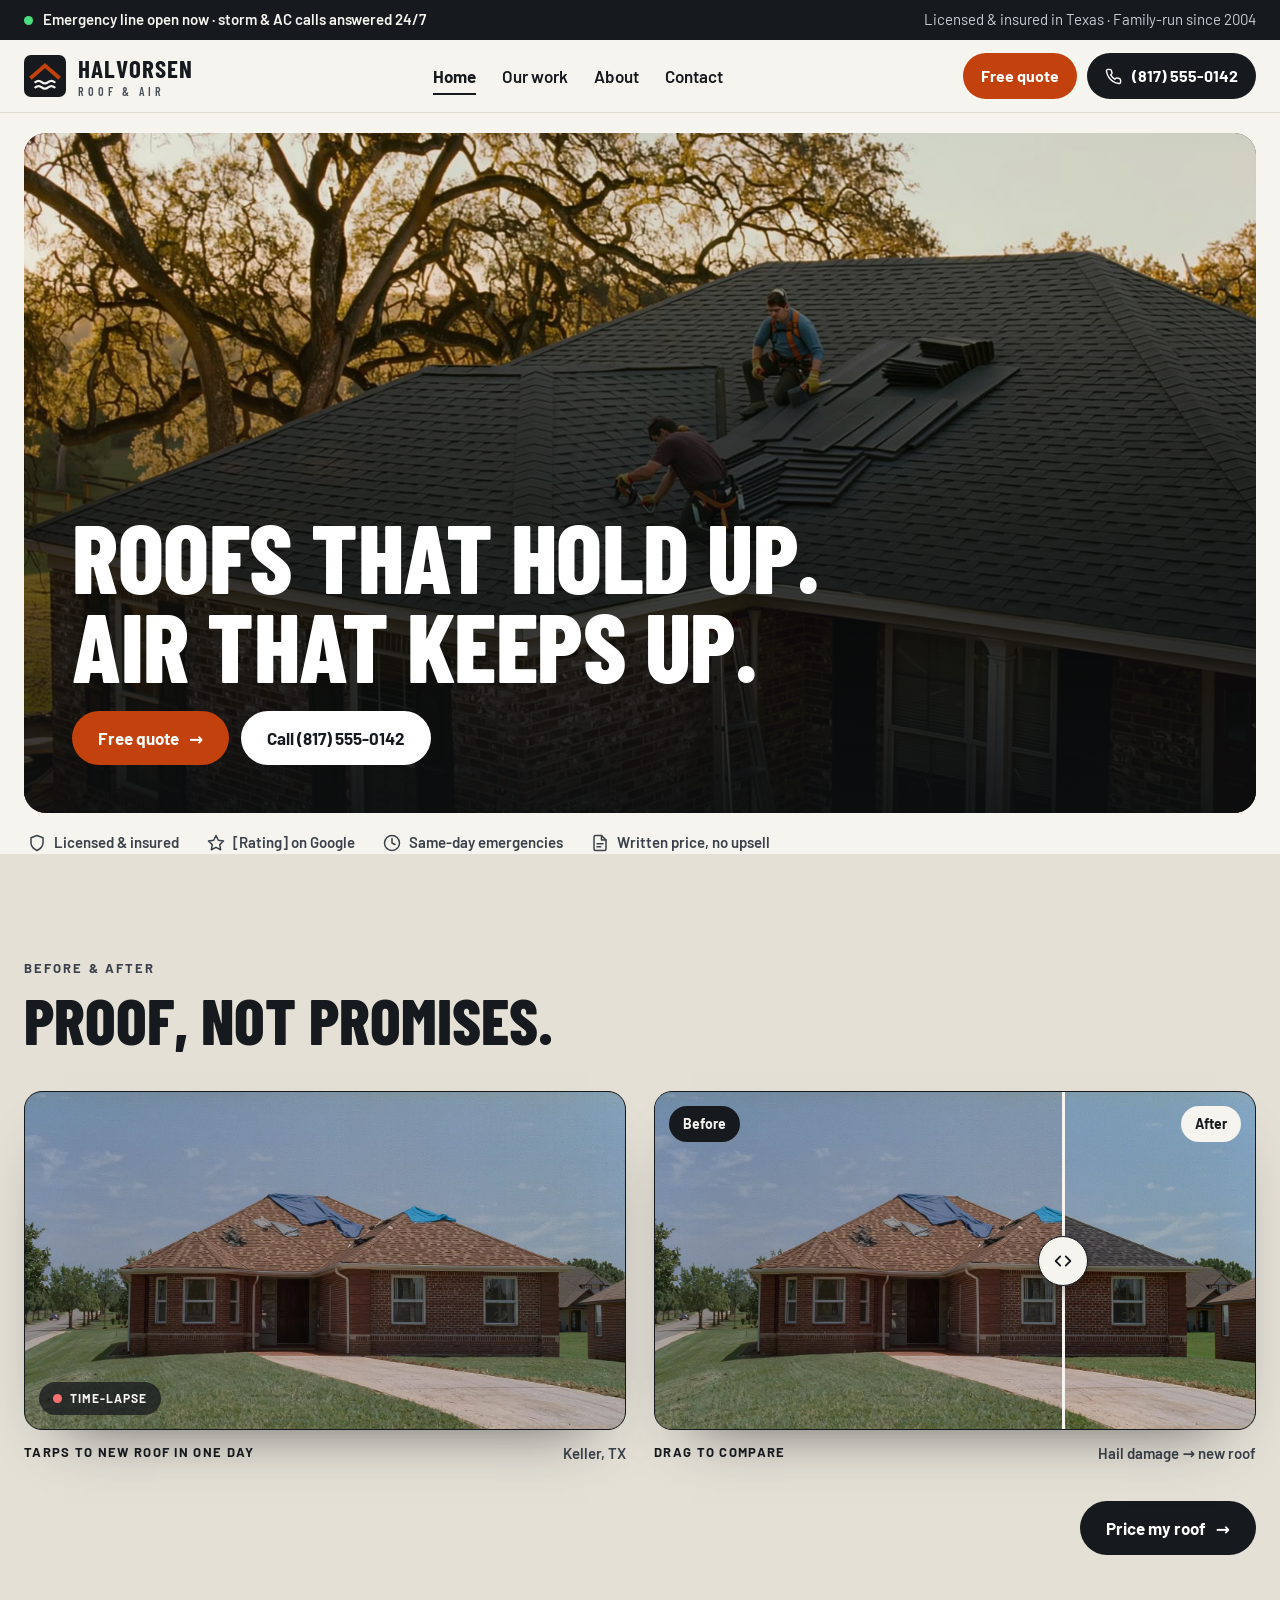
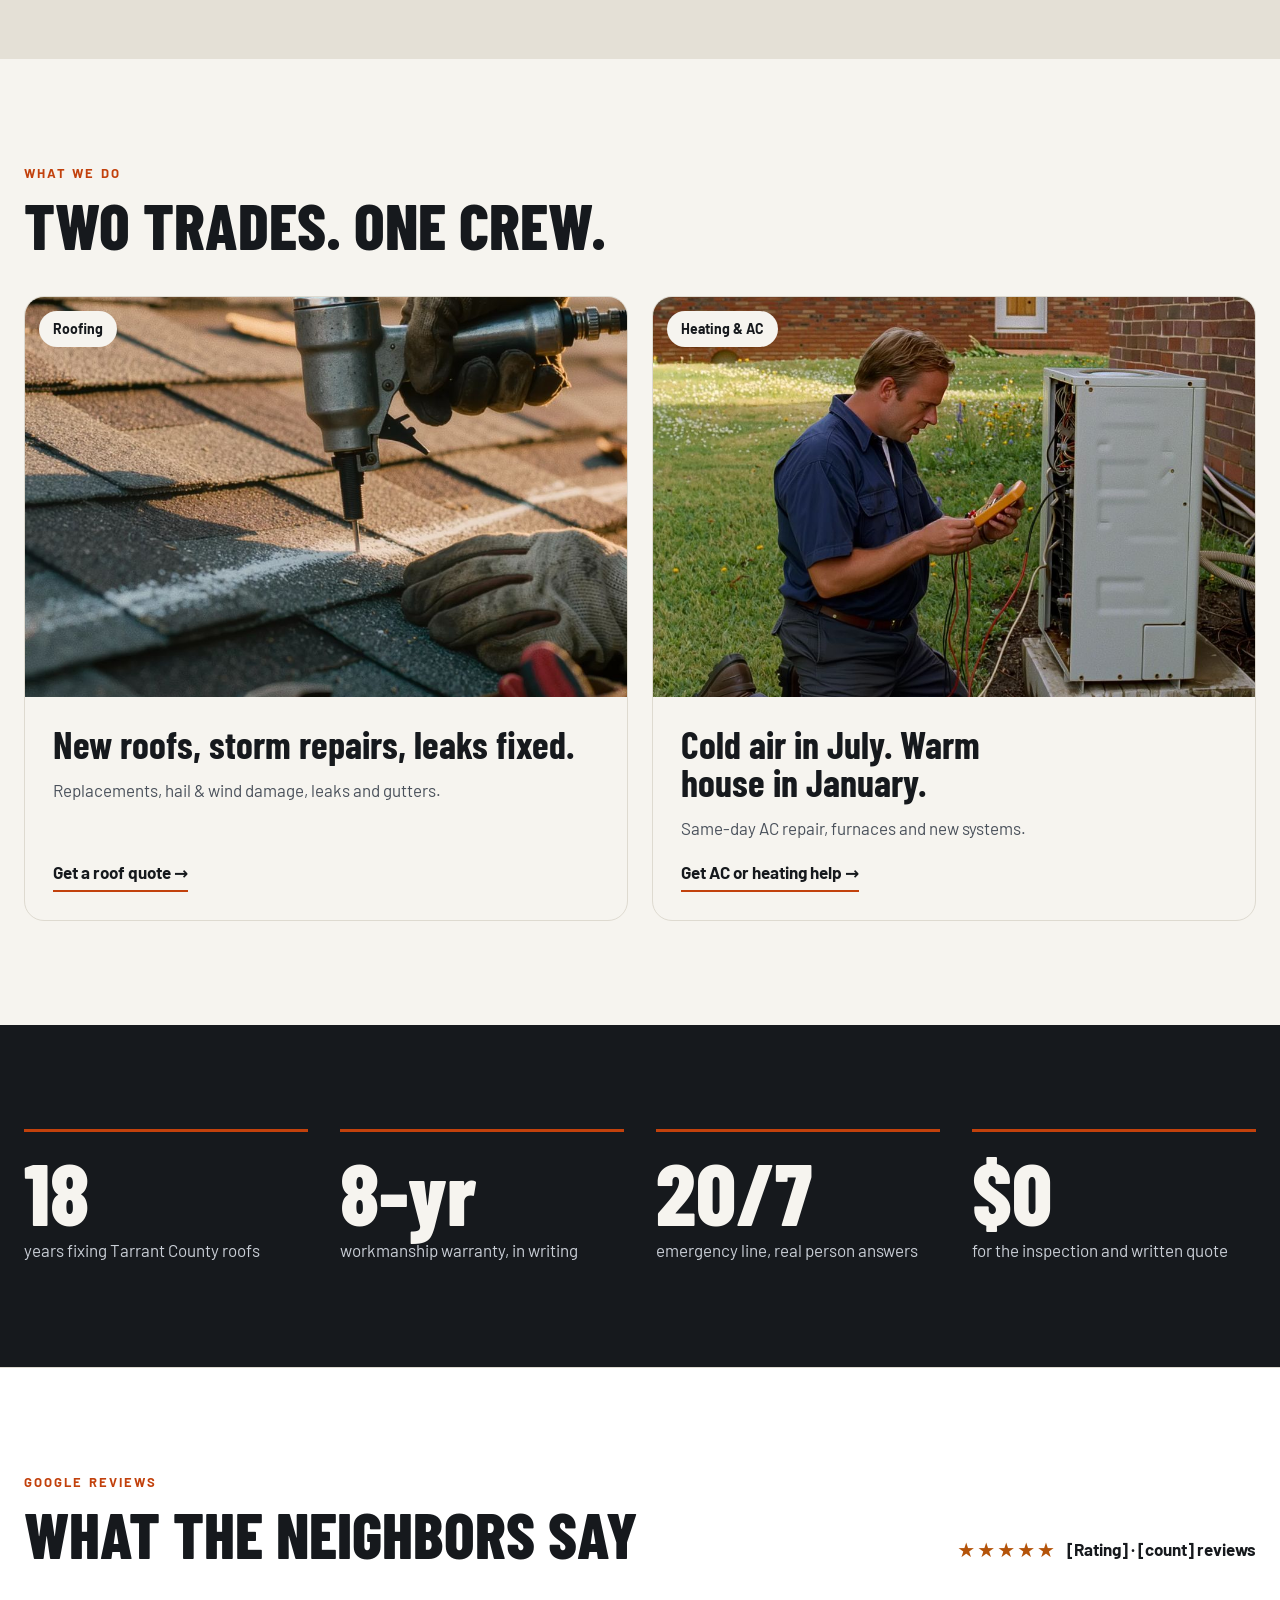
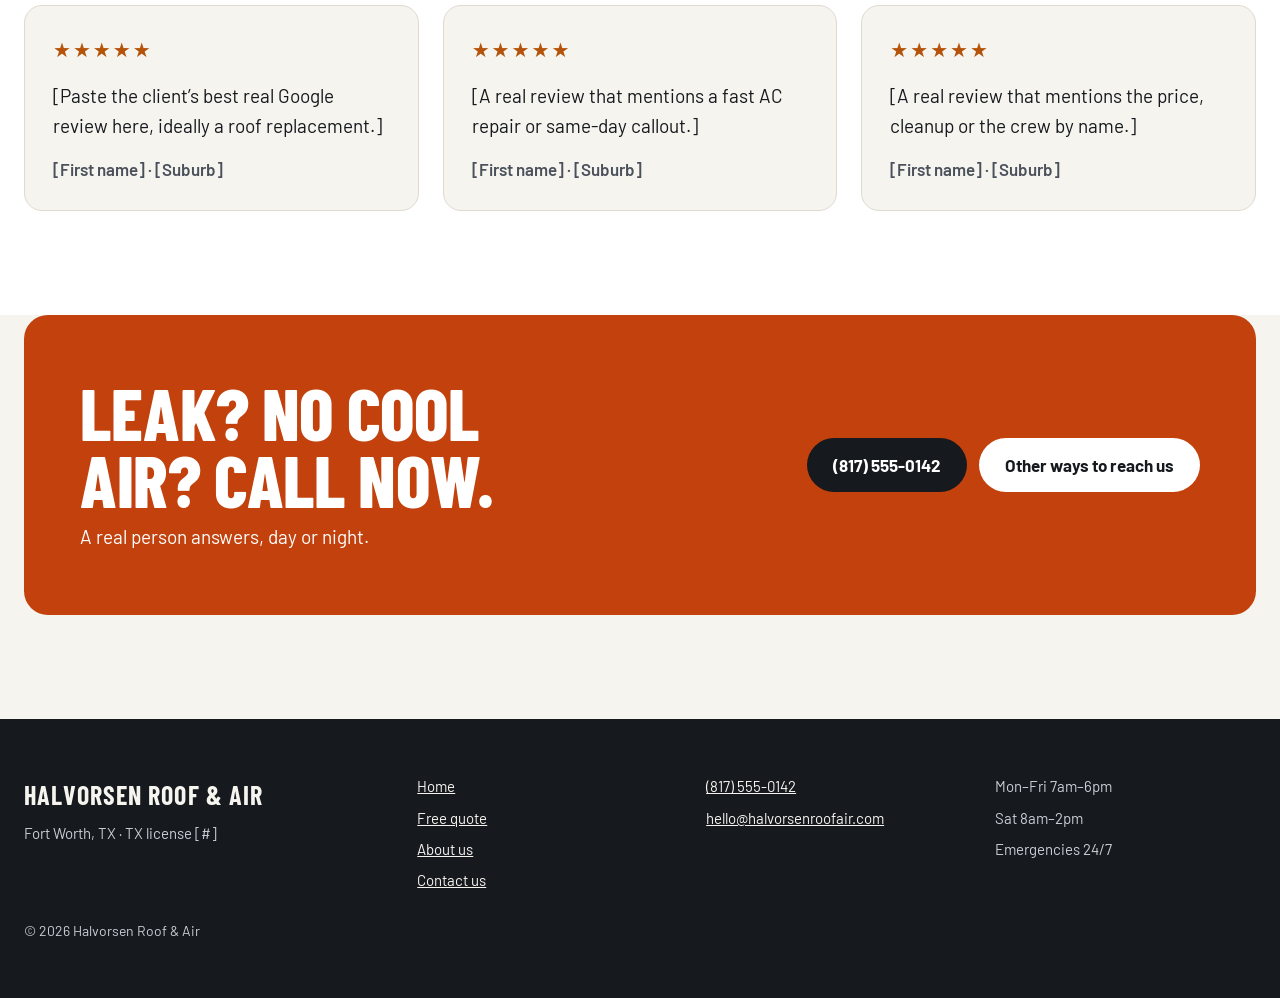
==== commit 69da7d96: "Trim the site: headline-only hero, fewer quote options, lower ballparks - Hero is just the headline " ====
--- a/index.html
+++ b/index.html
@@ -12,8 +12,7 @@
 <link rel="preconnect" href="https://fonts.googleapis.com">
 <link rel="preconnect" href="https://fonts.gstatic.com" crossorigin>
 <link rel="stylesheet" href="https://fonts.googleapis.com/css2?family=Barlow+Condensed:wght@600;700;800&amp;family=Barlow:wght@400;500;600;700&amp;family=Caveat:wght@600&amp;display=swap">
-<link rel="stylesheet" href="assets/style.css">
-<script>document.documentElement.className+=' js'</script>
+<link rel="stylesheet" href="assets/style.css?v=4">
 </head>
 <body>
 <a class="skip" href="#main">Skip to content</a>
@@ -24,14 +23,14 @@
 </div></div>
 <header class="hdr"><div class="wrap">
 <a class="logo" href="index.html" aria-label="Halvorsen Roof &amp; Air, home"><svg viewBox="0 0 48 48" aria-hidden="true"><rect width="48" height="48" rx="8" fill="#16191D"></rect><polyline points="9,25 24,12 39,25" fill="none" stroke="#C2410C" stroke-width="4.5" stroke-linejoin="miter" stroke-linecap="square"></polyline><path d="M13 31 q3.7 -3 7.3 0 t7.3 0 t7.3 0" fill="none" stroke="#F6F4EF" stroke-width="2.6" stroke-linecap="round"></path><path d="M13 37 q3.7 -3 7.3 0 t7.3 0 t7.3 0" fill="none" stroke="#F6F4EF" stroke-width="2.6" stroke-linecap="round"></path></svg><span><b>HALVORSEN</b><small>ROOF &amp; AIR</small></span></a>
-<nav class="nav" aria-label="Main"><a href="index.html" class="on" aria-current="page">Home</a><a href="#proof">Our work</a><a href="#services">Services</a><a href="about.html">About</a><a href="contact.html">Contact</a></nav>
+<nav class="nav" aria-label="Main"><a href="index.html" class="on" aria-current="page">Home</a><a href="#proof">Our work</a><a href="about.html">About</a><a href="contact.html">Contact</a></nav>
 <div class="hdr-r">
 <a class="btn btn-acc btn-sm" href="quote.html">Free quote</a>
 <a class="btn btn-ink btn-sm" href="tel:+18175550142"><svg width="17" height="17" viewBox="0 0 24 24" fill="none" stroke="currentColor" stroke-width="2" stroke-linecap="round" stroke-linejoin="round" aria-hidden="true"><path d="M22 16.9v3a2 2 0 0 1-2.2 2 19.8 19.8 0 0 1-8.6-3.1 19.5 19.5 0 0 1-6-6A19.8 19.8 0 0 1 2.1 4.2 2 2 0 0 1 4.1 2h3a2 2 0 0 1 2 1.7c.1.9.4 1.8.7 2.7a2 2 0 0 1-.5 2.1L8 9.8a16 16 0 0 0 6 6l1.3-1.3a2 2 0 0 1 2.1-.4c.9.3 1.8.6 2.7.7a2 2 0 0 1 1.7 2z"></path></svg>(817) 555-0142</a>
 <a class="ibtn" href="tel:+18175550142" aria-label="Call (817) 555-0142"><svg width="20" height="20" viewBox="0 0 24 24" fill="none" stroke="currentColor" stroke-width="2" stroke-linecap="round" stroke-linejoin="round" aria-hidden="true"><path d="M22 16.9v3a2 2 0 0 1-2.2 2 19.8 19.8 0 0 1-8.6-3.1 19.5 19.5 0 0 1-6-6A19.8 19.8 0 0 1 2.1 4.2 2 2 0 0 1 4.1 2h3a2 2 0 0 1 2 1.7c.1.9.4 1.8.7 2.7a2 2 0 0 1-.5 2.1L8 9.8a16 16 0 0 0 6 6l1.3-1.3a2 2 0 0 1 2.1-.4c.9.3 1.8.6 2.7.7a2 2 0 0 1 1.7 2z"></path></svg></a>
 <button class="ibtn ghost" id="menu-btn" type="button" aria-expanded="false" aria-controls="mnav" aria-label="Open menu"><svg width="22" height="22" viewBox="0 0 24 24" fill="none" stroke="currentColor" stroke-width="2" stroke-linecap="round" stroke-linejoin="round" aria-hidden="true"><path d="M4 7h16M4 12h16M4 17h16"></path></svg></button>
 </div>
-<nav class="mnav" id="mnav" aria-label="Menu"><a href="index.html" class="on">Home<span class="arrow" aria-hidden="true">→</span></a><a href="#proof">Our work<span class="arrow" aria-hidden="true">→</span></a><a href="#services">Services<span class="arrow" aria-hidden="true">→</span></a><a href="about.html">About<span class="arrow" aria-hidden="true">→</span></a><a href="contact.html">Contact<span class="arrow" aria-hidden="true">→</span></a><a href="quote.html">Free quote<span class="arrow" aria-hidden="true">→</span></a></nav>
+<nav class="mnav" id="mnav" aria-label="Menu"><a href="index.html" class="on">Home<span class="arrow" aria-hidden="true">→</span></a><a href="#proof">Our work<span class="arrow" aria-hidden="true">→</span></a><a href="about.html">About<span class="arrow" aria-hidden="true">→</span></a><a href="contact.html">Contact<span class="arrow" aria-hidden="true">→</span></a><a href="quote.html">Free quote<span class="arrow" aria-hidden="true">→</span></a></nav>
 </div></header>
 <main id="main">
 
@@ -41,21 +40,16 @@
 <div class="hero-shade" aria-hidden="true"></div>
 <div class="hero-body">
 <div class="hero-text">
-<span class="glass in1">Roofing + Heating &amp; AC · Fort Worth, TX</span>
 <h1 class="disp in2">Roofs that hold up.<br>Air that keeps up.</h1>
-<p class="sub in3"><span class="dsk">Roof replacement, storm and hail repair, and AC &amp; furnace service across Tarrant County. One crew, one number, one written price.</span><span class="mob">Roofing, storm repair &amp; AC across Fort Worth.</span></p>
 <div class="hero-btns in4"><a class="btn btn-acc" href="quote.html">Free quote <span class="arrow" aria-hidden="true">→</span></a><a class="btn btn-light" href="tel:+18175550142"><span class="dsk">Call (817) 555-0142</span><span class="mob">Call now</span></a></div>
 </div>
-<div class="hero-card in4"><b><span class="dot" aria-hidden="true"></span>Crews out today</b><span>Free roof inspections this week in Keller, Southlake and Arlington.</span><i>we pick up the phone, promise</i></div>
 </div>
 </div>
-<div class="trust"><span><svg width="18" height="18" viewBox="0 0 24 24" fill="none" stroke="currentColor" stroke-width="2" stroke-linecap="round" stroke-linejoin="round" aria-hidden="true"><path d="M12 22s8-4 8-10V5l-8-3-8 3v7c0 6 8 10 8 10z"></path></svg>Licensed &amp; insured</span><span><svg width="18" height="18" viewBox="0 0 24 24" fill="none" stroke="currentColor" stroke-width="2" stroke-linecap="round" stroke-linejoin="round" aria-hidden="true"><path d="M12 2l3.1 6.3 6.9 1-5 4.9 1.2 6.8L12 17.8 5.8 21l1.2-6.8-5-4.9 6.9-1z"></path></svg>[Rating] on Google</span><span><svg width="18" height="18" viewBox="0 0 24 24" fill="none" stroke="currentColor" stroke-width="2" stroke-linecap="round" stroke-linejoin="round" aria-hidden="true"><circle cx="12" cy="12" r="10"></circle><path d="M12 6v6l4 2"></path></svg>Same-day emergencies</span><span class="dsk"><svg width="18" height="18" viewBox="0 0 24 24" fill="none" stroke="currentColor" stroke-width="2" stroke-linecap="round" stroke-linejoin="round" aria-hidden="true"><path d="M14 2H6a2 2 0 0 0-2 2v16a2 2 0 0 0 2 2h12a2 2 0 0 0 2-2V8z"></path><path d="M14 2v6h6M8 13h8M8 17h5"></path></svg>Written price, no upsell</span></div>
+<div class="trust dsk"><span><svg width="18" height="18" viewBox="0 0 24 24" fill="none" stroke="currentColor" stroke-width="2" stroke-linecap="round" stroke-linejoin="round" aria-hidden="true"><path d="M12 22s8-4 8-10V5l-8-3-8 3v7c0 6 8 10 8 10z"></path></svg>Licensed &amp; insured</span><span><svg width="18" height="18" viewBox="0 0 24 24" fill="none" stroke="currentColor" stroke-width="2" stroke-linecap="round" stroke-linejoin="round" aria-hidden="true"><path d="M12 2l3.1 6.3 6.9 1-5 4.9 1.2 6.8L12 17.8 5.8 21l1.2-6.8-5-4.9 6.9-1z"></path></svg>[Rating] on Google</span><span><svg width="18" height="18" viewBox="0 0 24 24" fill="none" stroke="currentColor" stroke-width="2" stroke-linecap="round" stroke-linejoin="round" aria-hidden="true"><circle cx="12" cy="12" r="10"></circle><path d="M12 6v6l4 2"></path></svg>Same-day emergencies</span><span class="dsk"><svg width="18" height="18" viewBox="0 0 24 24" fill="none" stroke="currentColor" stroke-width="2" stroke-linecap="round" stroke-linejoin="round" aria-hidden="true"><path d="M14 2H6a2 2 0 0 0-2 2v16a2 2 0 0 0 2 2h12a2 2 0 0 0 2-2V8z"></path><path d="M14 2v6h6M8 13h8M8 17h5"></path></svg>Written price, no upsell</span></div>
 </div></section>
 
-<div class="mq-box" aria-label="Services"><div class="mq"><span>Roof replacement</span><i>✦</i><span>Storm &amp; hail repair</span><i>✦</i><span>AC repair</span><i>✦</i><span>Furnace service</span><i>✦</i><span>New HVAC systems</span><i>✦</i><span>Free inspections</span><i>✦</i><span>Insurance claim help</span><i>✦</i><span aria-hidden="true">Roof replacement</span><i aria-hidden="true">✦</i><span aria-hidden="true">Storm &amp; hail repair</span><i aria-hidden="true">✦</i><span aria-hidden="true">AC repair</span><i aria-hidden="true">✦</i><span aria-hidden="true">Furnace service</span><i aria-hidden="true">✦</i><span aria-hidden="true">New HVAC systems</span><i aria-hidden="true">✦</i><span aria-hidden="true">Free inspections</span><i aria-hidden="true">✦</i><span aria-hidden="true">Insurance claim help</span><i aria-hidden="true">✦</i></div></div>
-
 <section class="sec proof" id="proof"><div class="wrap">
-<div class="sec-head rv"><div class="t"><span class="eyebrow" style="color:var(--body)">Before &amp; after</span><h2 class="h2">Proof, not promises.</h2></div><span class="note">yes, that’s the same house</span></div>
+<div class="sec-head rv"><div class="t"><span class="eyebrow" style="color:var(--body)">Before &amp; after</span><h2 class="h2">Proof, not promises.</h2></div></div>
 <div class="proof-grid">
 <figure class="rv">
 <div class="frame"><video src="assets/timelapse.mp4" poster="assets/roof-before.jpg" autoplay muted loop playsinline preload="metadata"></video><span class="pill-tag p-bl"><span class="rec" aria-hidden="true"></span>Time-lapse</span></div>
@@ -72,14 +66,7 @@
 <figcaption class="cap"><b>Drag to compare</b><span>Hail damage → new roof</span></figcaption>
 </figure>
 </div>
-<div class="proof-foot rv"><p><span class="dsk">Every job gets photographed from the street before and after, and the photos land in your texts. Tear-off to final nail is usually one day.</span><span class="mob">Every job photographed before and after. Most roofs done in a day.</span></p><a class="btn btn-ink" href="quote.html?s=replace">Price my roof <span class="arrow" aria-hidden="true">→</span></a></div>
-</div></section>
-
-<section class="sec" id="quote" style="padding-bottom:0"><div class="wrap">
-<div class="qt on-dark rv">
-<div class="t"><span class="eyebrow">Free quote</span><h2 class="disp">What will it cost?</h2><p>Tap what you need for a ballpark price in 30 seconds, then we call when it suits you.</p></div>
-<div class="qt-r"><div class="qt-opts"><a class="qt-opt" href="quote.html?s=repair">Roof repair or leak<span class="arrow" aria-hidden="true">→</span></a><a class="qt-opt" href="quote.html?s=storm">Storm or hail damage<span class="arrow" aria-hidden="true">→</span></a><a class="qt-opt" href="quote.html?s=replace">New roof<span class="arrow" aria-hidden="true">→</span></a><a class="qt-opt" href="quote.html?s=ac">AC or heating<span class="arrow" aria-hidden="true">→</span></a></div><a class="btn btn-acc" href="quote.html">Start my free quote <span class="arrow" aria-hidden="true">→</span></a></div>
-</div>
+<div class="proof-foot rv" style="justify-content:flex-end"><p hidden><span class="dsk">Every job gets photographed from the street before and after, and the photos land in your texts. Tear-off to final nail is usually one day.</span><span class="mob">Every job photographed before and after. Most roofs done in a day.</span></p><a class="btn btn-ink" href="quote.html?s=replace">Price my roof <span class="arrow" aria-hidden="true">→</span></a></div>
 </div></section>
 
 <section class="sec" id="services"><div class="wrap">
@@ -87,14 +74,12 @@
 <div class="two">
 <article class="card rv"><div class="ph"><img src="assets/roof-detail.jpg" alt="Roofer nailing new architectural shingles" loading="lazy"><span class="pill-tag p-tl">Roofing</span></div>
 <div class="bd"><h3>New roofs, storm repairs, leaks fixed.</h3>
-<ul class="dsk"><li>Full replacement: shingle, metal and flat roofs</li><li>Hail &amp; wind damage, with insurance claim help</li><li>Leak repair and same-day emergency tarping</li><li>Gutters, vents, flashing and decking</li></ul>
-<p class="mob muted">Replacements, hail &amp; wind damage, leaks and gutters.</p>
+<p class="muted">Replacements, hail &amp; wind damage, leaks and gutters.</p>
 <a class="link" href="quote.html?s=replace">Get a roof quote <span class="arrow" aria-hidden="true">→</span></a></div></article>
 <article class="card rv d1"><div class="ph"><img src="assets/ac-tech.jpg" alt="HVAC technician testing an outdoor AC unit" loading="lazy" style="object-position:50% 40%"><span class="pill-tag p-tl">Heating &amp; AC</span></div>
 <div class="bd"><h3>Cold air in July. Warm house in January.</h3>
-<ul class="dsk"><li>Same-day AC repair, all major brands</li><li>Furnace and heat pump repair</li><li>New systems, sized to your home</li><li>Twice-a-year tune-up plans</li></ul>
-<p class="mob muted">Same-day AC repair, furnaces and new systems.</p>
-<a class="link" href="quote.html?s=ac">Get AC or heating help <span class="arrow" aria-hidden="true">→</span></a></div></article>
+<p class="muted">Same-day AC repair, furnaces and new systems.</p>
+<a class="link" href="quote.html?s=hvac">Get AC or heating help <span class="arrow" aria-hidden="true">→</span></a></div></article>
 </div>
 </div></section>
 
@@ -105,32 +90,10 @@
 <div class="stat rv d3"><b>$0</b><span>for the inspection and written quote</span></div>
 </div></section>
 
-<section class="sec"><div class="wrap">
-<div class="sec-head rv"><div class="t"><span class="eyebrow">How it works</span><h2 class="h2">How a job goes</h2></div></div>
-<p class="swipe-hint" aria-hidden="true">swipe <i>→</i></p>
-<div class="rail"><div class="step rv d0"><b>01</b><h3>Free inspection</h3><p>We get on the roof or open up the unit and photograph what we find.</p></div><div class="step rv d1"><b>02</b><h3>Written quote</h3><p>One clear price, line by line. No upsell at the kitchen table.</p></div><div class="step rv d2"><b>03</b><h3>Clean install</h3><p>Most roofs done in a day. Magnet sweep for nails before we leave.</p></div><div class="step rv d3"><b>04</b><h3>Backed in writing</h3><p>Workmanship warranty on top of the manufacturer's. We pick up when you call.</p></div></div>
-</div></section>
-
-<section class="sec owner" style="padding-top:0"><div class="wrap split">
-<div class="ph-r rv"><img src="assets/owner.jpg" alt="Erik Halvorsen, owner, leaning on his work truck" loading="lazy"></div>
-<div class="rv d1" style="display:flex;flex-direction:column;gap:18px">
-<span class="eyebrow">Meet the owner</span>
-<p class="q dsk">“My dad started this company out of one pickup in 2004. I still answer the emergency line myself, and I still climb up to check every roof before we call it done.”</p>
-<p class="q mob">“I still answer the emergency line myself.”</p>
-<div><span class="sig">Erik Halvorsen</span><div class="muted">Owner · Fort Worth born and raised</div></div>
-<a class="link" href="about.html">Read our story <span class="arrow" aria-hidden="true">→</span></a>
-</div>
-</div></section>
-
 <section class="sec" id="reviews" style="background:#fff;border-top:1px solid var(--line)"><div class="wrap">
 <div class="sec-head rv"><div class="t"><span class="eyebrow">Google reviews</span><h2 class="h2">What the neighbors say</h2></div><span style="display:flex;align-items:center;gap:10px;font-weight:700"><span class="stars" aria-hidden="true">★★★★★</span>[Rating] · [count] reviews</span></div>
 <p class="swipe-hint" aria-hidden="true">swipe <i>→</i></p>
 <div class="rail c3"><blockquote class="review rv d0"><span class="stars" aria-label="5 stars">★★★★★</span><p>[Paste the client’s best real Google review here, ideally a roof replacement.]</p><footer>[First name] · [Suburb]</footer></blockquote><blockquote class="review rv d1"><span class="stars" aria-label="5 stars">★★★★★</span><p>[A real review that mentions a fast AC repair or same-day callout.]</p><footer>[First name] · [Suburb]</footer></blockquote><blockquote class="review rv d2"><span class="stars" aria-label="5 stars">★★★★★</span><p>[A real review that mentions the price, cleanup or the crew by name.]</p><footer>[First name] · [Suburb]</footer></blockquote></div>
-</div></section>
-
-<section class="sec" id="areas"><div class="wrap split">
-<div class="rv" style="display:flex;flex-direction:column;gap:16px"><span class="eyebrow">Service areas</span><h2 class="h2">Local crews across Tarrant County</h2><p class="lead dsk">If you’re within about 40 minutes of downtown Fort Worth, we’ll come out.</p><ul class="chips"><li class="chip">Fort Worth</li><li class="chip">Arlington</li><li class="chip">Keller</li><li class="chip">Southlake</li><li class="chip">Mansfield</li><li class="chip">Burleson</li><li class="chip">Grapevine</li><li class="chip">Weatherford</li><li class="chip">North Richland Hills</li></ul></div>
-<div class="ph-r rv d1 dsk" style="aspect-ratio:16/11"><img src="assets/crew-wide.jpg" alt="Halvorsen crew roofing a brick home under live oaks" loading="lazy"></div>
 </div></section>
 
 <section class="sec" style="padding-top:0"><div class="wrap">
@@ -148,6 +111,6 @@
 <div class="wrap" style="display:block;margin-top:28px;font-size:14px">© 2026 Halvorsen Roof &amp; Air</div>
 </footer>
 <div class="mbar"><a class="a" href="tel:+18175550142">Call now</a><a class="b" href="quote.html">Free quote</a></div>
-<script src="assets/site.js" defer></script>
+<script src="assets/site.js?v=4" defer></script>
 </body>
 </html>
--- a/assets/style.css
+++ b/assets/style.css
@@ -309,12 +309,12 @@
 .in3{animation:rise .9s var(--ease) both .45s}
 .in4{animation:rise .9s var(--ease) both .6s}
 .swipe-hint i{display:inline-block;font-style:normal;animation:nudge 1.4s ease-in-out infinite}
-.js .rv{opacity:0;transform:translateY(24px);transition:opacity .8s var(--ease),transform .8s var(--ease)}
-.js .rv.in{opacity:1;transform:none}
-.js .rv.d1{transition-delay:.08s}.js .rv.d2{transition-delay:.16s}.js .rv.d3{transition-delay:.24s}
+.rv-on .rv{opacity:0;transform:translateY(24px);transition:opacity .8s var(--ease),transform .8s var(--ease)}
+.rv-on .rv.in{opacity:1;transform:none}
+.rv-on .rv.d1{transition-delay:.08s}.rv-on .rv.d2{transition-delay:.16s}.rv-on .rv.d3{transition-delay:.24s}
 @media (prefers-reduced-motion:reduce){
   *,*::before,*::after{animation:none !important;transition:none !important}
-  .js .rv{opacity:1;transform:none}
+  .rv-on .rv{opacity:1;transform:none}
   html{scroll-behavior:auto}
 }
 
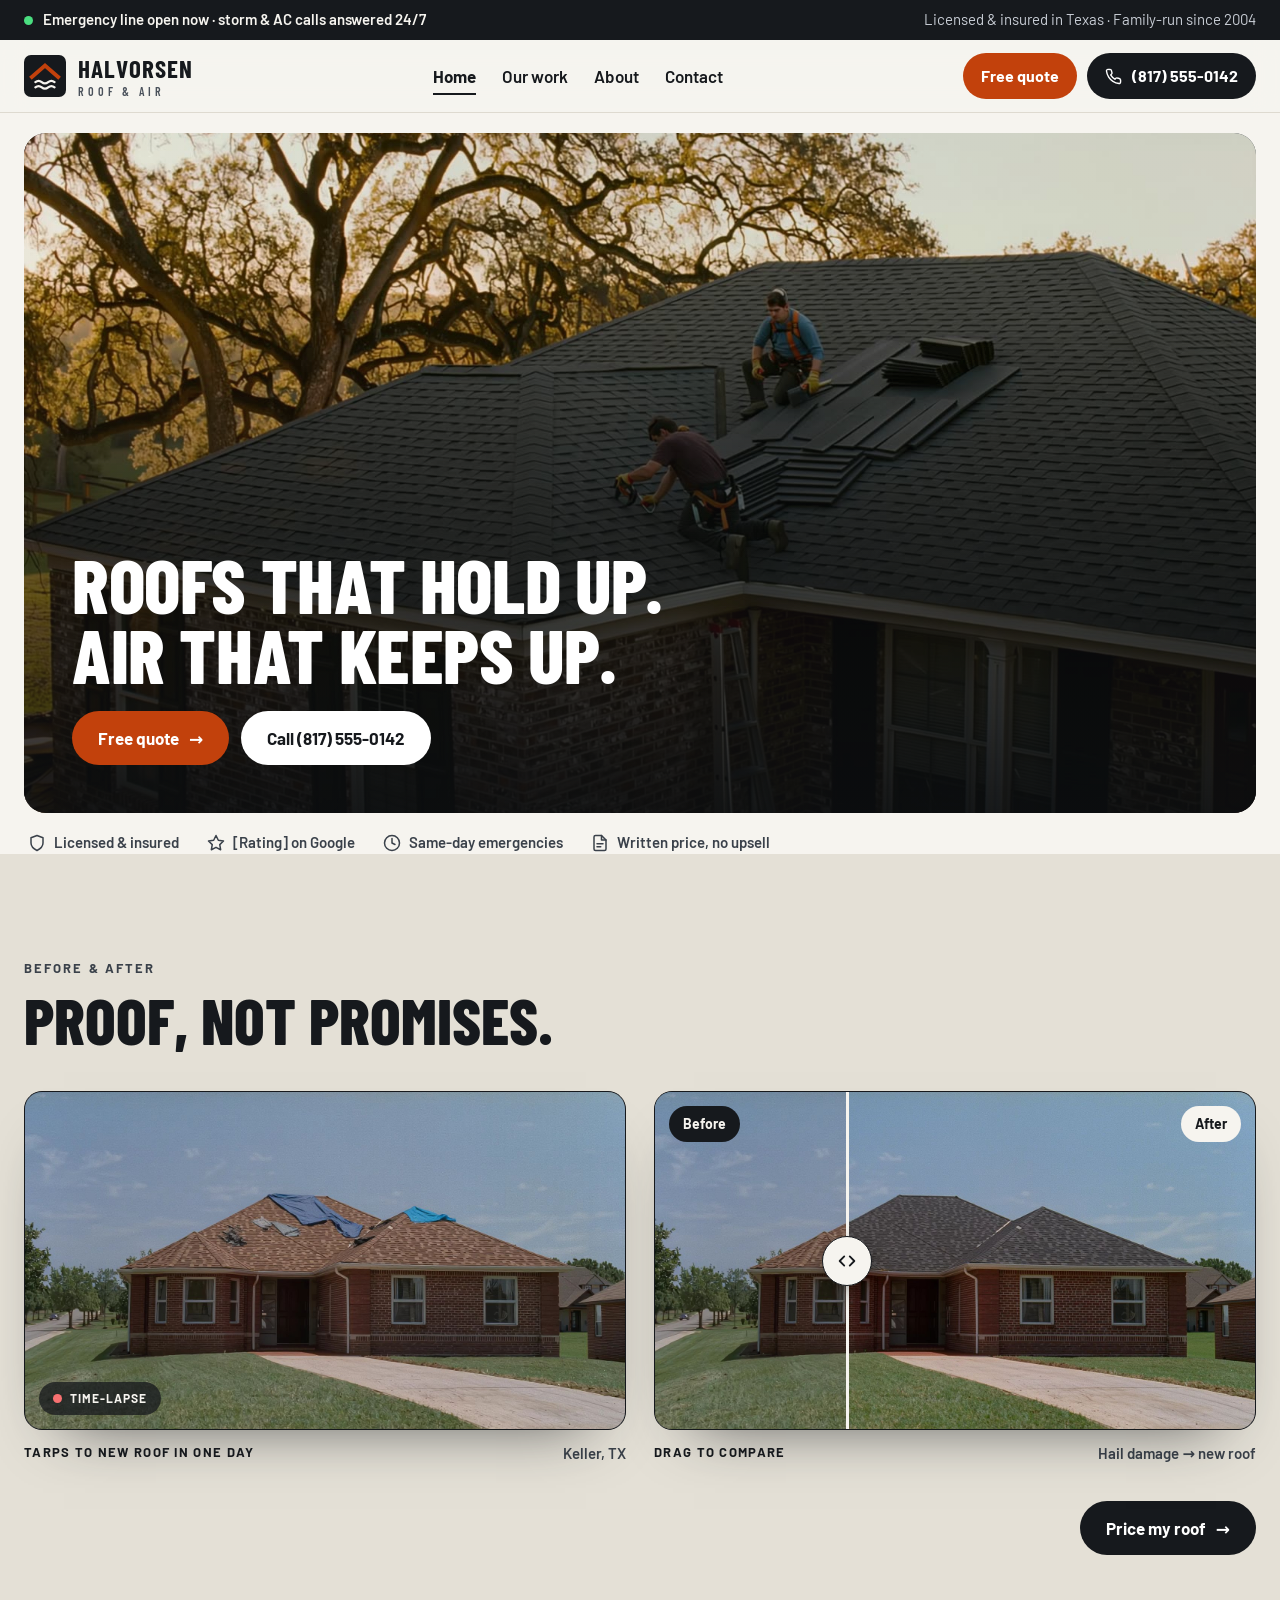
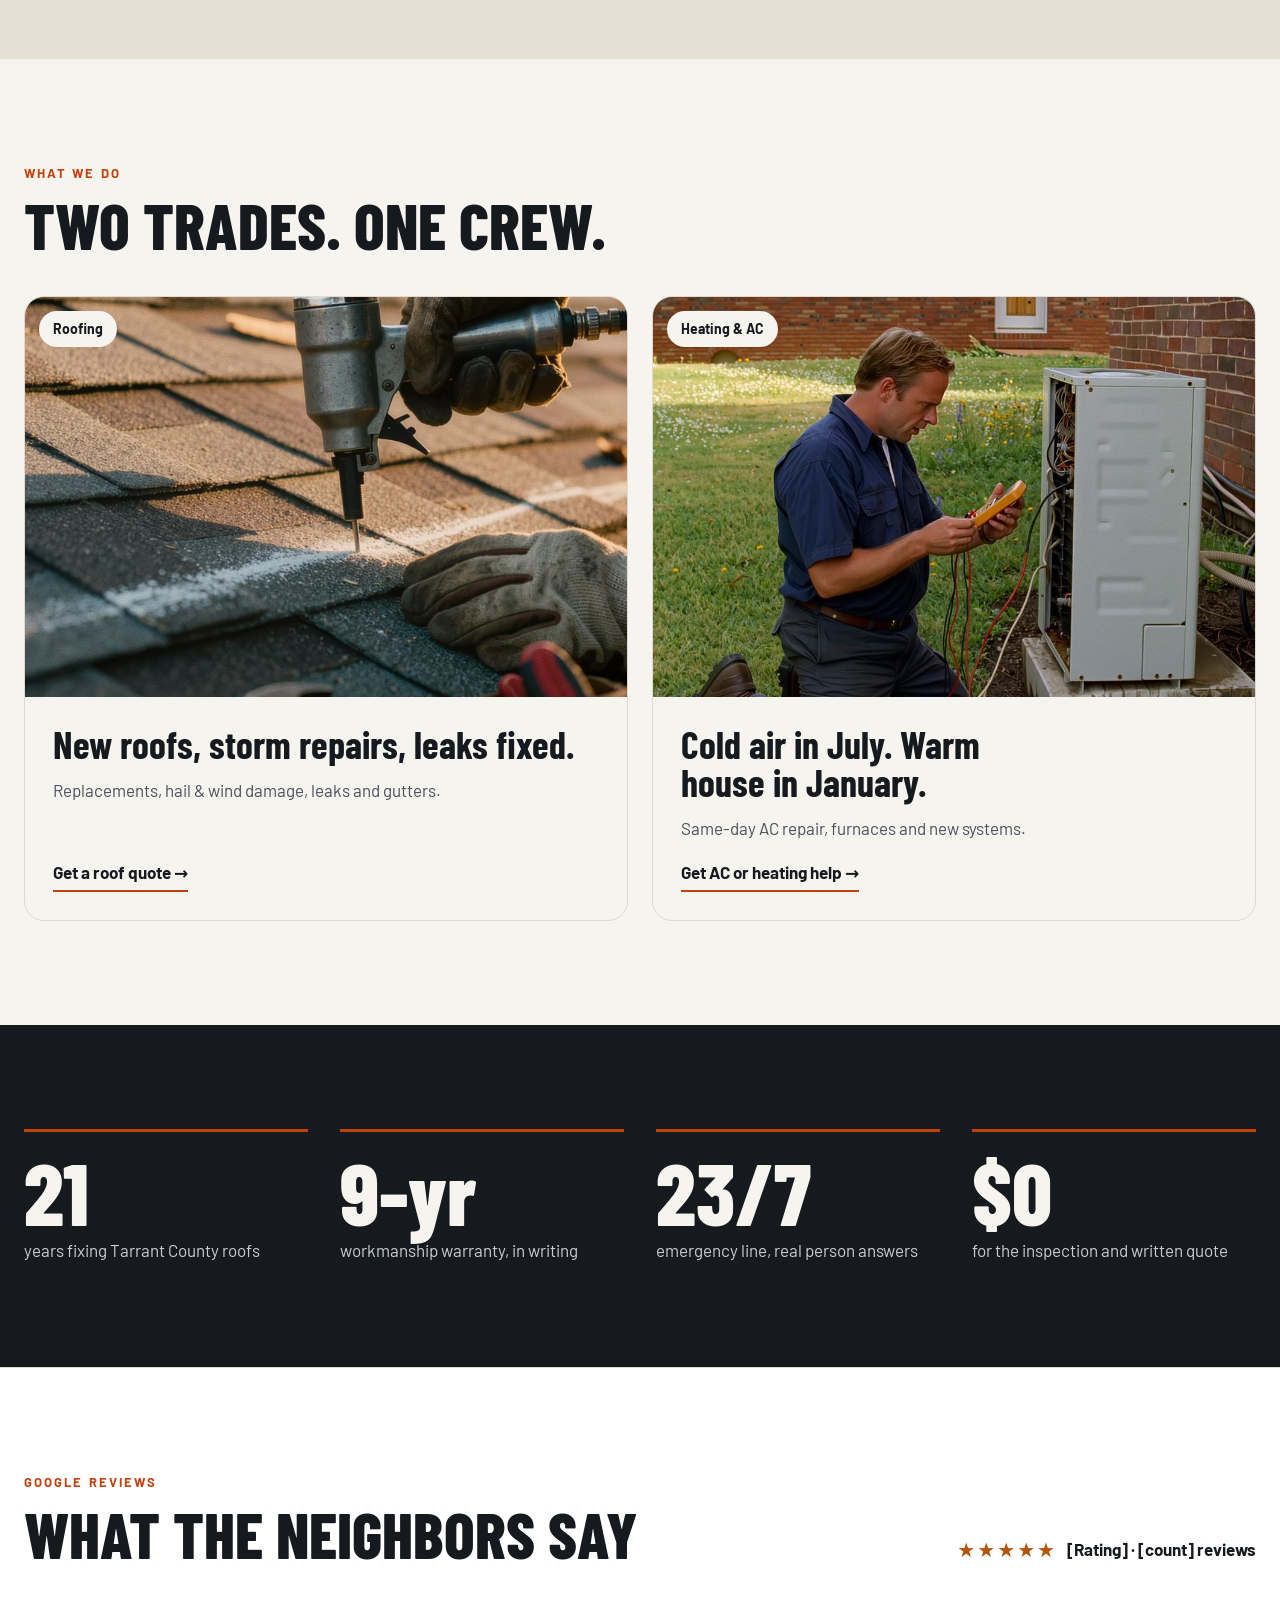
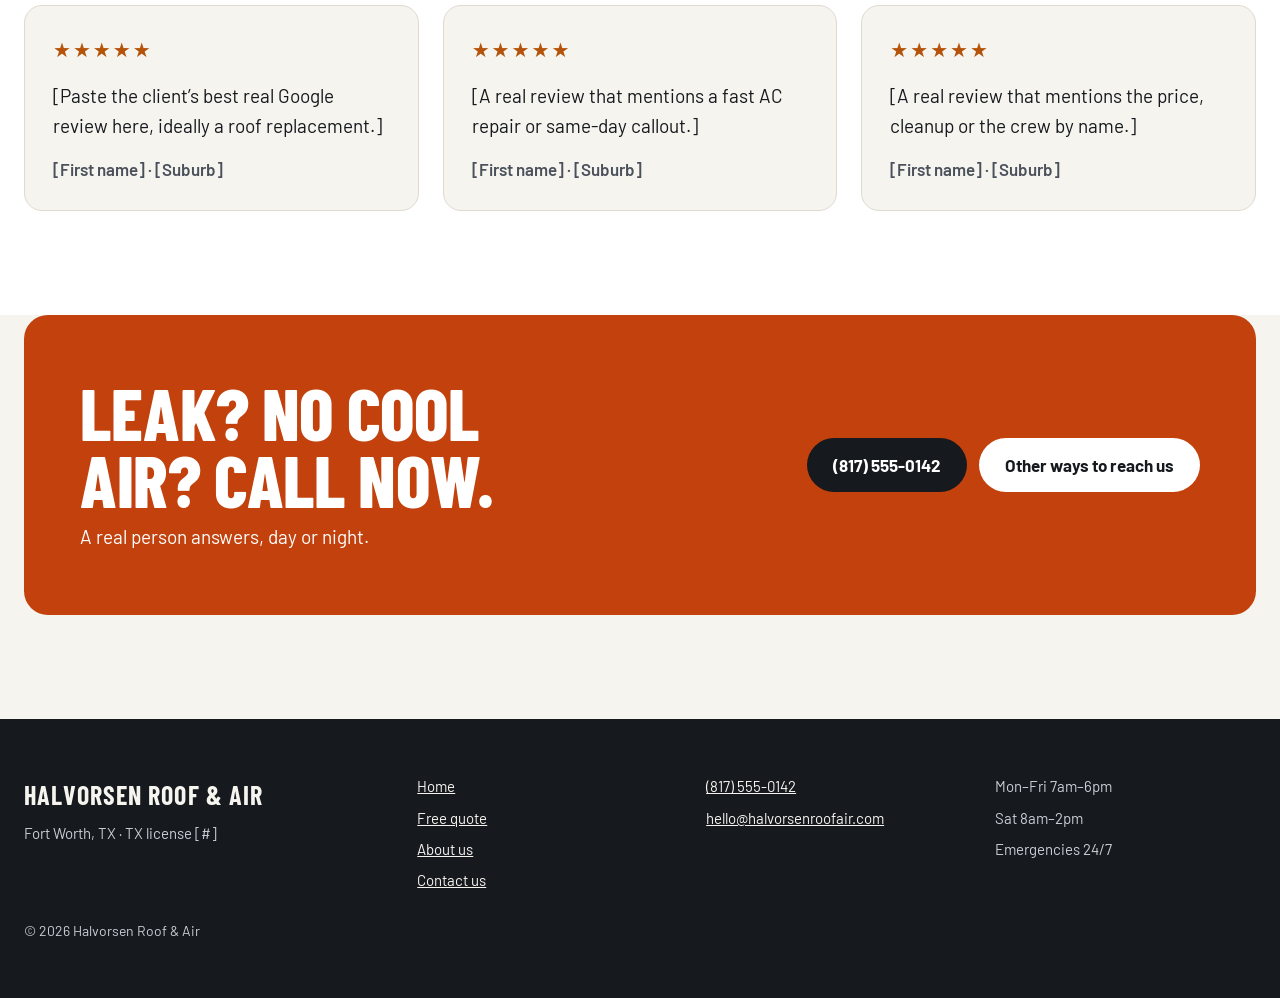
==== commit 5ad74381: "Smaller hero headline Co-Authored-By: Claude Opus 5.5 <noreply@anthropic.com> Claude-Session: https:" ====
--- a/index.html
+++ b/index.html
@@ -12,7 +12,7 @@
 <link rel="preconnect" href="https://fonts.googleapis.com">
 <link rel="preconnect" href="https://fonts.gstatic.com" crossorigin>
 <link rel="stylesheet" href="https://fonts.googleapis.com/css2?family=Barlow+Condensed:wght@600;700;800&amp;family=Barlow:wght@400;500;600;700&amp;family=Caveat:wght@600&amp;display=swap">
-<link rel="stylesheet" href="assets/style.css?v=4">
+<link rel="stylesheet" href="assets/style.css?v=5">
 </head>
 <body>
 <a class="skip" href="#main">Skip to content</a>
@@ -111,6 +111,6 @@
 <div class="wrap" style="display:block;margin-top:28px;font-size:14px">© 2026 Halvorsen Roof &amp; Air</div>
 </footer>
 <div class="mbar"><a class="a" href="tel:+18175550142">Call now</a><a class="b" href="quote.html">Free quote</a></div>
-<script src="assets/site.js?v=4" defer></script>
+<script src="assets/site.js?v=5" defer></script>
 </body>
 </html>
--- a/assets/style.css
+++ b/assets/style.css
@@ -75,7 +75,7 @@
 .hero-body{position:relative;width:100%;padding:48px;display:flex;justify-content:space-between;align-items:flex-end;gap:32px}
 .hero-text{display:flex;flex-direction:column;gap:22px;max-width:780px}
 .glass{align-self:flex-start;display:inline-flex;align-items:center;gap:8px;background:rgba(255,255,255,.14);-webkit-backdrop-filter:blur(8px);backdrop-filter:blur(8px);border:1px solid rgba(255,255,255,.25);border-radius:999px;padding:7px 14px;font-weight:600;font-size:15px}
-.hero h1{font-size:96px}
+.hero h1{font-size:76px}
 .hero .sub{font-size:20px;max-width:32em;color:#E7E9EC}
 .hero-btns{display:flex;gap:12px;flex-wrap:wrap}
 .hero-card{width:300px;flex:none;background:rgba(255,255,255,.12);-webkit-backdrop-filter:blur(14px);backdrop-filter:blur(14px);border:1px solid rgba(255,255,255,.22);border-radius:16px;padding:20px;display:flex;flex-direction:column;gap:10px}
@@ -357,7 +357,7 @@
   .hero-body{padding:20px}
   .hero-text{gap:14px}
   .glass{font-size:13px;padding:6px 12px}
-  .hero h1{font-size:46px}
+  .hero h1{font-size:34px;line-height:.95}
   .hero .sub{font-size:16px}
   .hero-btns{display:grid;grid-template-columns:1fr 1fr;gap:10px}
   .hero-btns .btn{min-height:50px;padding:0 10px;font-size:16px}
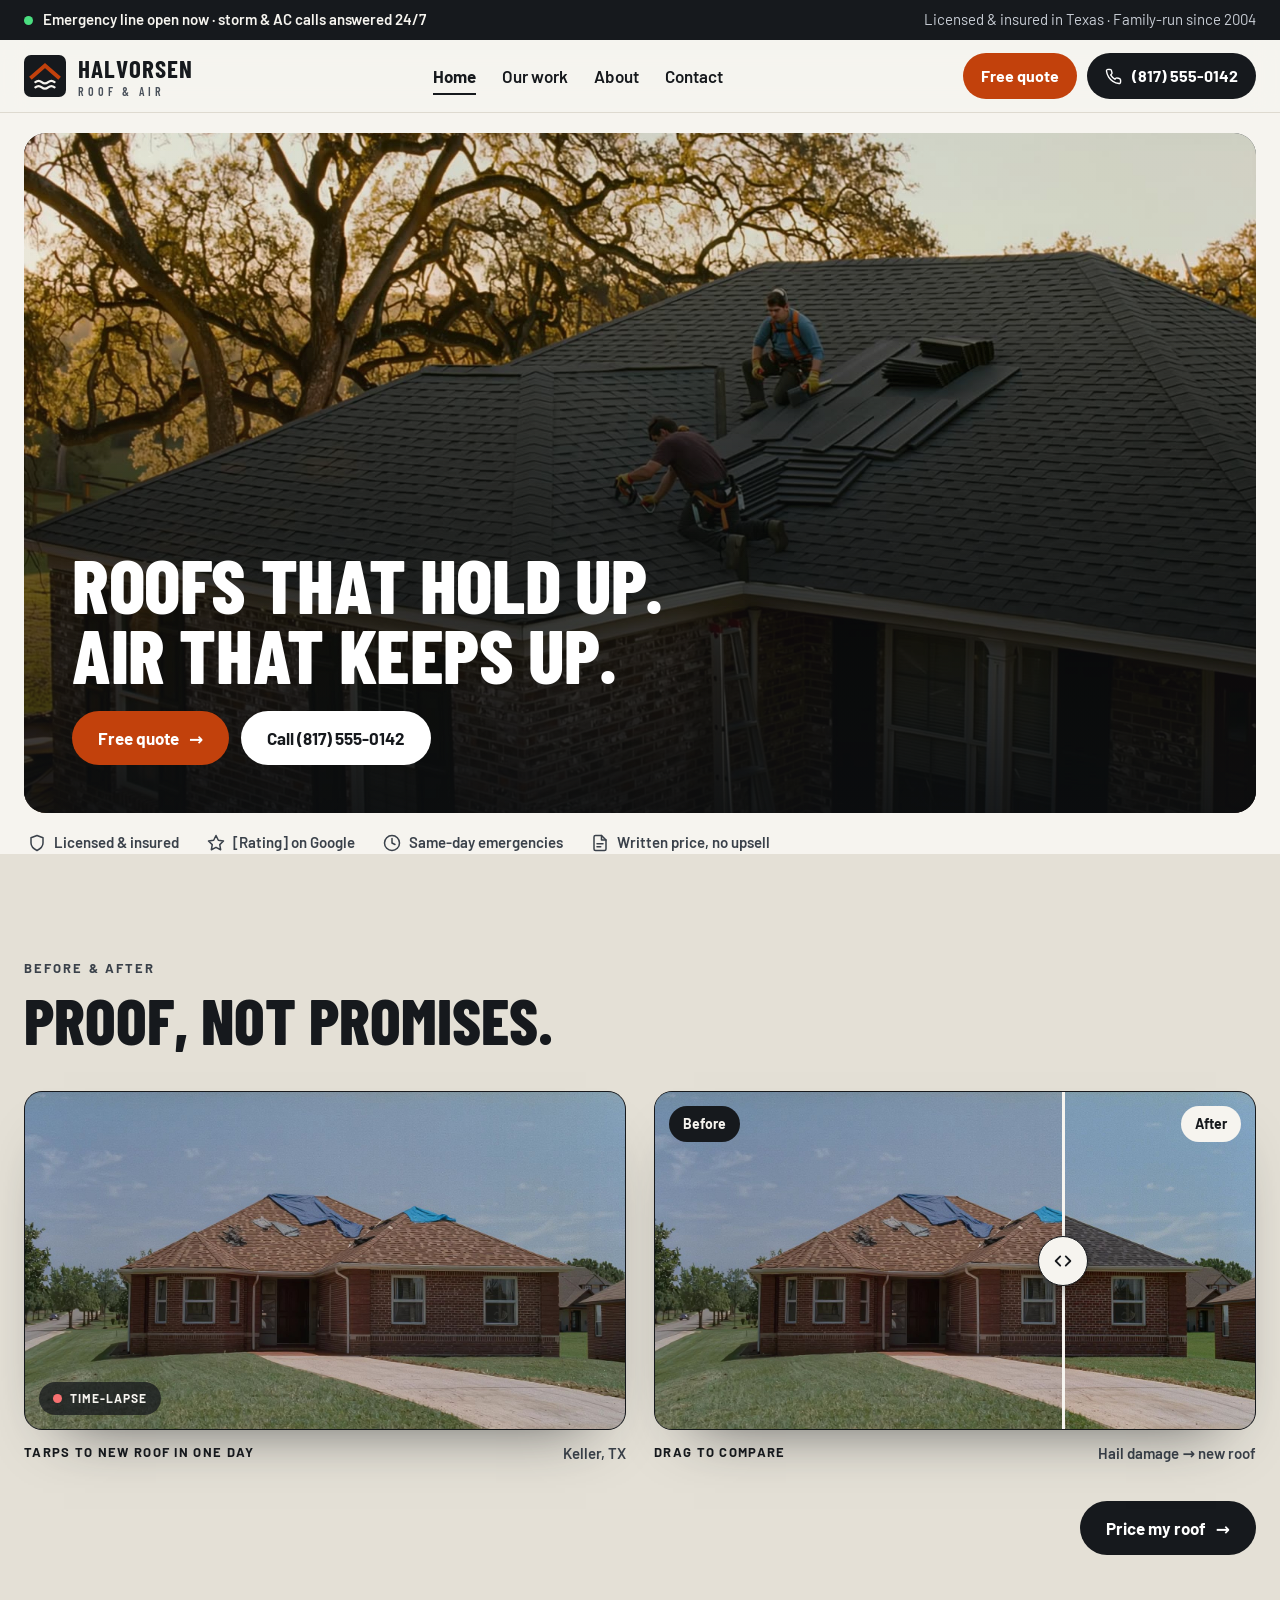
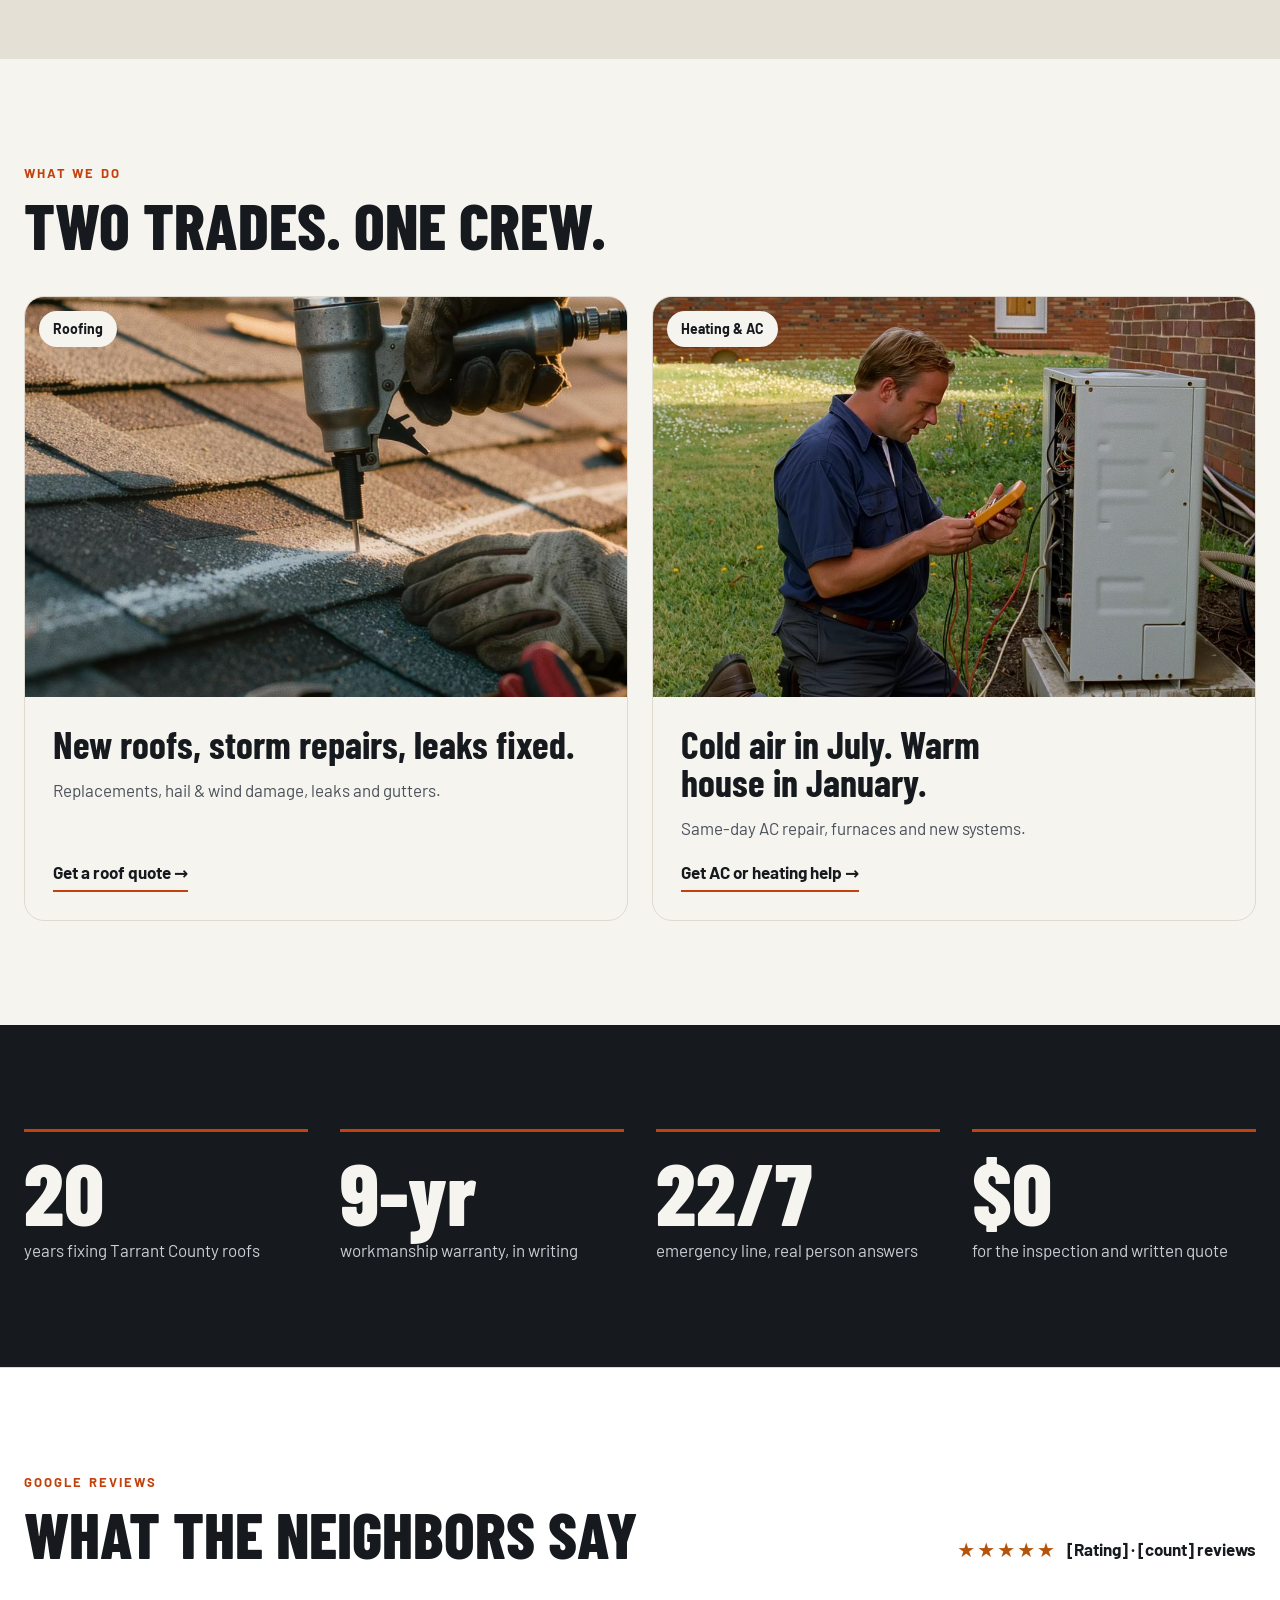
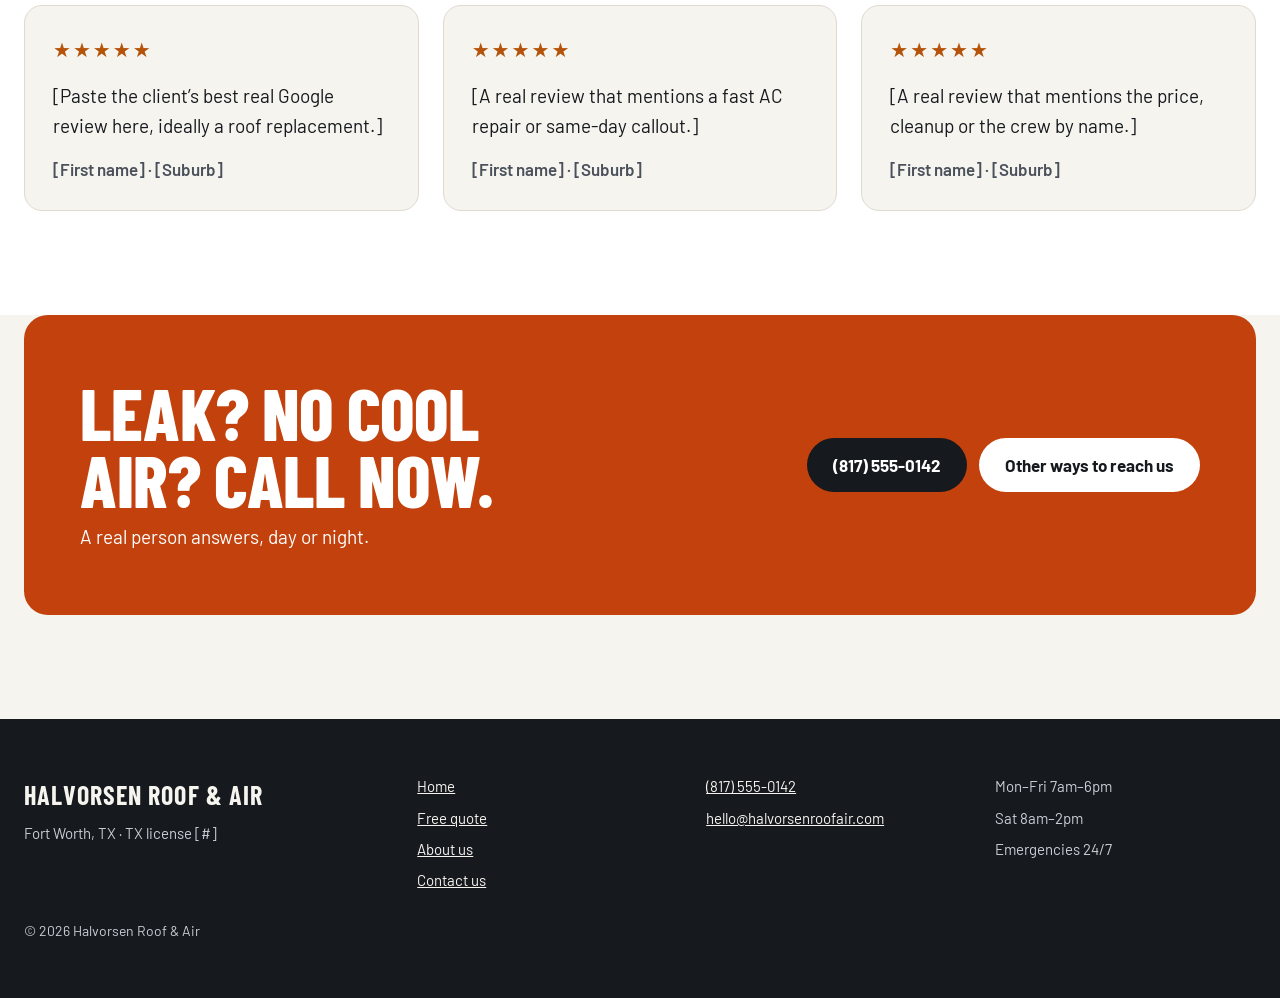
==== commit 39f78e4d: "Compact two-column quote options on phones Co-Authored-By: Claude Opus 5.5 <noreply@anthropic.com> C" ====
--- a/index.html
+++ b/index.html
@@ -12,7 +12,7 @@
 <link rel="preconnect" href="https://fonts.googleapis.com">
 <link rel="preconnect" href="https://fonts.gstatic.com" crossorigin>
 <link rel="stylesheet" href="https://fonts.googleapis.com/css2?family=Barlow+Condensed:wght@600;700;800&amp;family=Barlow:wght@400;500;600;700&amp;family=Caveat:wght@600&amp;display=swap">
-<link rel="stylesheet" href="assets/style.css?v=5">
+<link rel="stylesheet" href="assets/style.css?v=7">
 </head>
 <body>
 <a class="skip" href="#main">Skip to content</a>
--- a/assets/style.css
+++ b/assets/style.css
@@ -195,10 +195,10 @@
 .bar>div{height:100%;width:0;background:var(--ink);border-radius:999px;transition:width .5s var(--ease)}
 .qbody{display:flex;flex-direction:column;gap:22px;flex:1}
 .opts{display:grid;grid-template-columns:repeat(2,minmax(0,1fr));gap:12px}
-.opt{font:inherit;text-align:left;cursor:pointer;padding:16px 18px;border-radius:14px;border:1.5px solid var(--line2);background:#fff;color:var(--ink);display:flex;flex-direction:column;justify-content:center;gap:3px;min-height:78px;transition:transform .2s ease,border-color .2s ease,background-color .2s ease}
+.opt{font:inherit;text-align:left;cursor:pointer;padding:14px 16px;border-radius:14px;border:1.5px solid var(--line2);background:#fff;color:var(--ink);display:flex;flex-direction:column;justify-content:center;gap:3px;min-height:64px;transition:transform .2s ease,border-color .2s ease,background-color .2s ease}
 .opt:hover{transform:translateY(-2px);border-color:var(--ink)}
 .opt.sel{background:var(--ink);color:#fff;border-color:var(--ink)}
-.opt .ol{font-weight:700;font-size:18px;line-height:1.25}
+.opt .ol{font-weight:700;font-size:17px;line-height:1.25}
 .opt .os{font-size:14px;opacity:.75;line-height:1.35}
 .wq{font-family:var(--disp);font-weight:700;font-size:40px;line-height:1}
 .wsub{margin-top:8px;color:var(--muted)}
@@ -425,11 +425,15 @@
   .qhead{margin-bottom:18px;gap:8px}
   .qhead h1{font-size:40px}
   .qcard{padding:22px 18px;border-radius:18px;min-height:0;box-shadow:6px 6px 0 var(--acc);gap:18px}
-  .opts{grid-template-columns:minmax(0,1fr);gap:10px}
-  .opt{min-height:64px;padding:13px 16px}
-  .opt .ol{font-size:17px}
+  .opts{grid-template-columns:repeat(2,minmax(0,1fr));gap:10px}
+  .opts .opt:last-child:nth-child(odd){grid-column:1 / -1}
+  .opt{min-height:60px;padding:12px 14px;border-radius:12px;gap:2px}
+  .opt .ol{font-size:16.5px}
   .opt .os{font-size:13px}
-  .wq{font-size:32px}
+  .wq{font-size:29px}
+  .qprog .row span:first-child{font-size:11px}
+  .qcard{gap:14px}
+  .wstep{gap:14px}
   .wsub{font-size:15px}
   .wprice{font-size:50px}
   .wdone h2{font-size:40px}
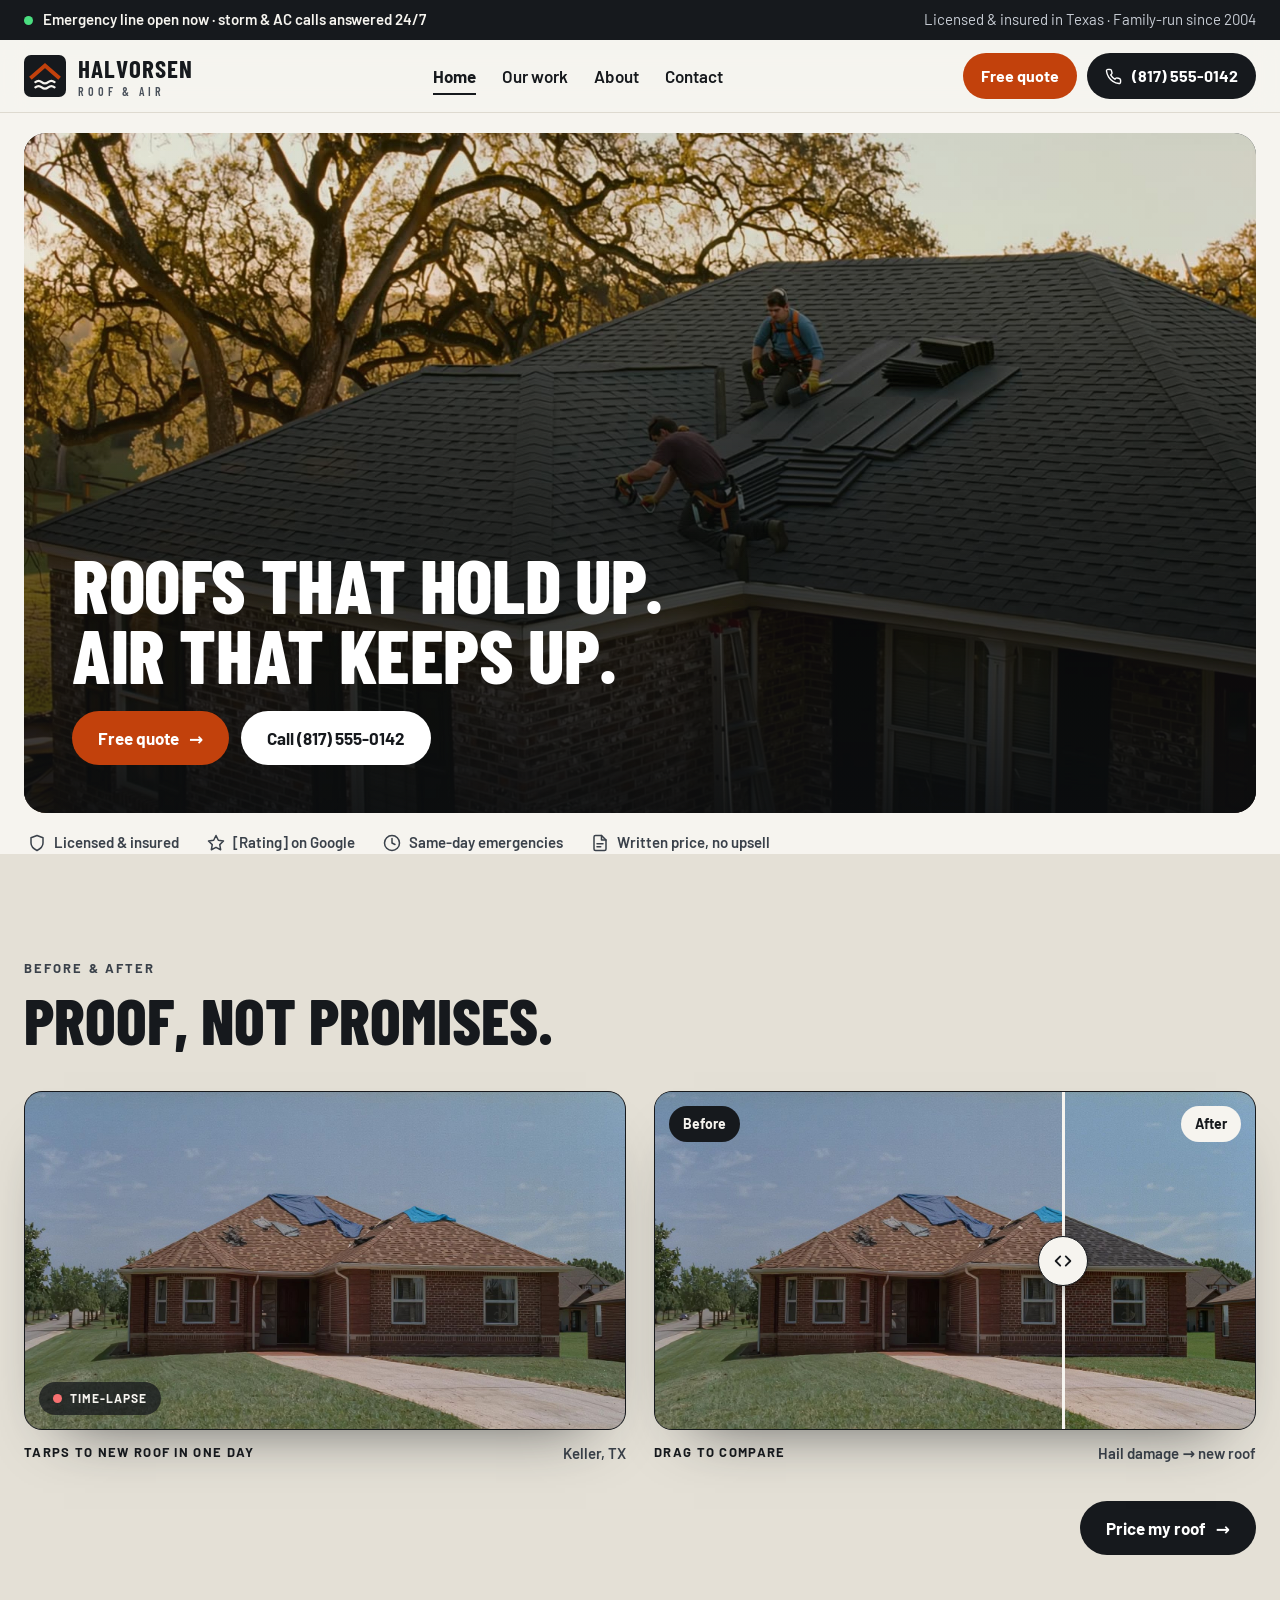
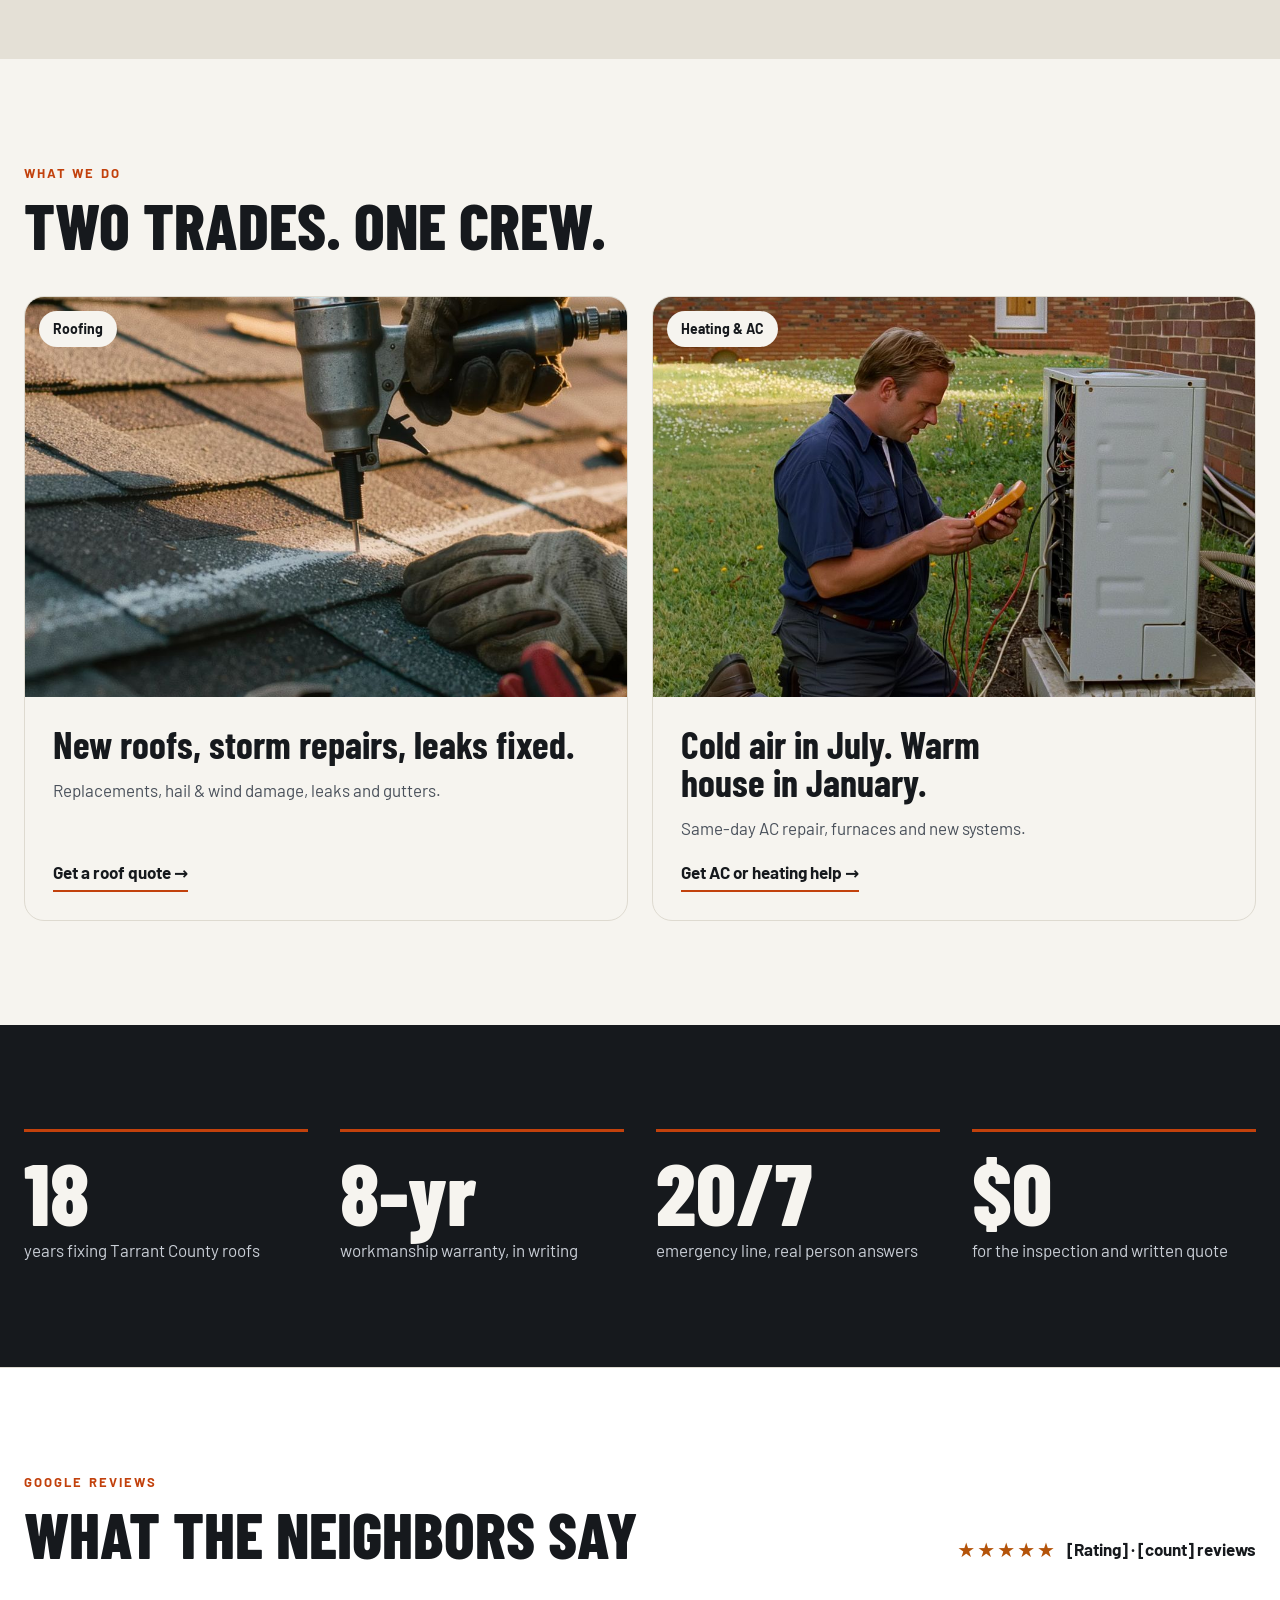
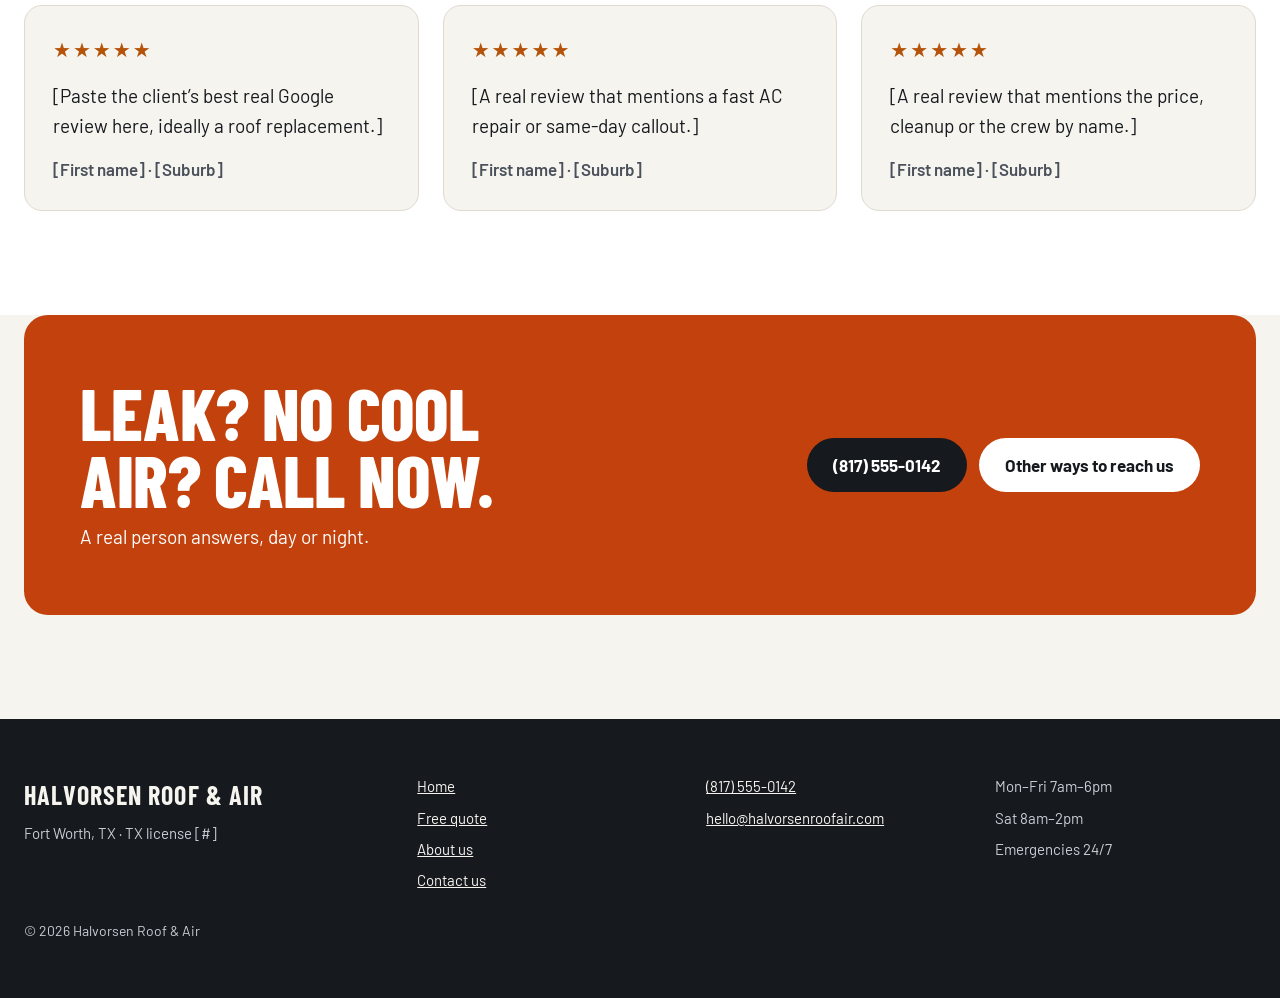
==== commit 990bfb6f: "Open the quote page at the top with the first question in view Co-Authored-By: Claude Opus 5.5 <nore" ====
--- a/index.html
+++ b/index.html
@@ -12,7 +12,7 @@
 <link rel="preconnect" href="https://fonts.googleapis.com">
 <link rel="preconnect" href="https://fonts.gstatic.com" crossorigin>
 <link rel="stylesheet" href="https://fonts.googleapis.com/css2?family=Barlow+Condensed:wght@600;700;800&amp;family=Barlow:wght@400;500;600;700&amp;family=Caveat:wght@600&amp;display=swap">
-<link rel="stylesheet" href="assets/style.css?v=7">
+<link rel="stylesheet" href="assets/style.css?v=8">
 </head>
 <body>
 <a class="skip" href="#main">Skip to content</a>
@@ -111,6 +111,6 @@
 <div class="wrap" style="display:block;margin-top:28px;font-size:14px">© 2026 Halvorsen Roof &amp; Air</div>
 </footer>
 <div class="mbar"><a class="a" href="tel:+18175550142">Call now</a><a class="b" href="quote.html">Free quote</a></div>
-<script src="assets/site.js?v=5" defer></script>
+<script src="assets/site.js?v=8" defer></script>
 </body>
 </html>
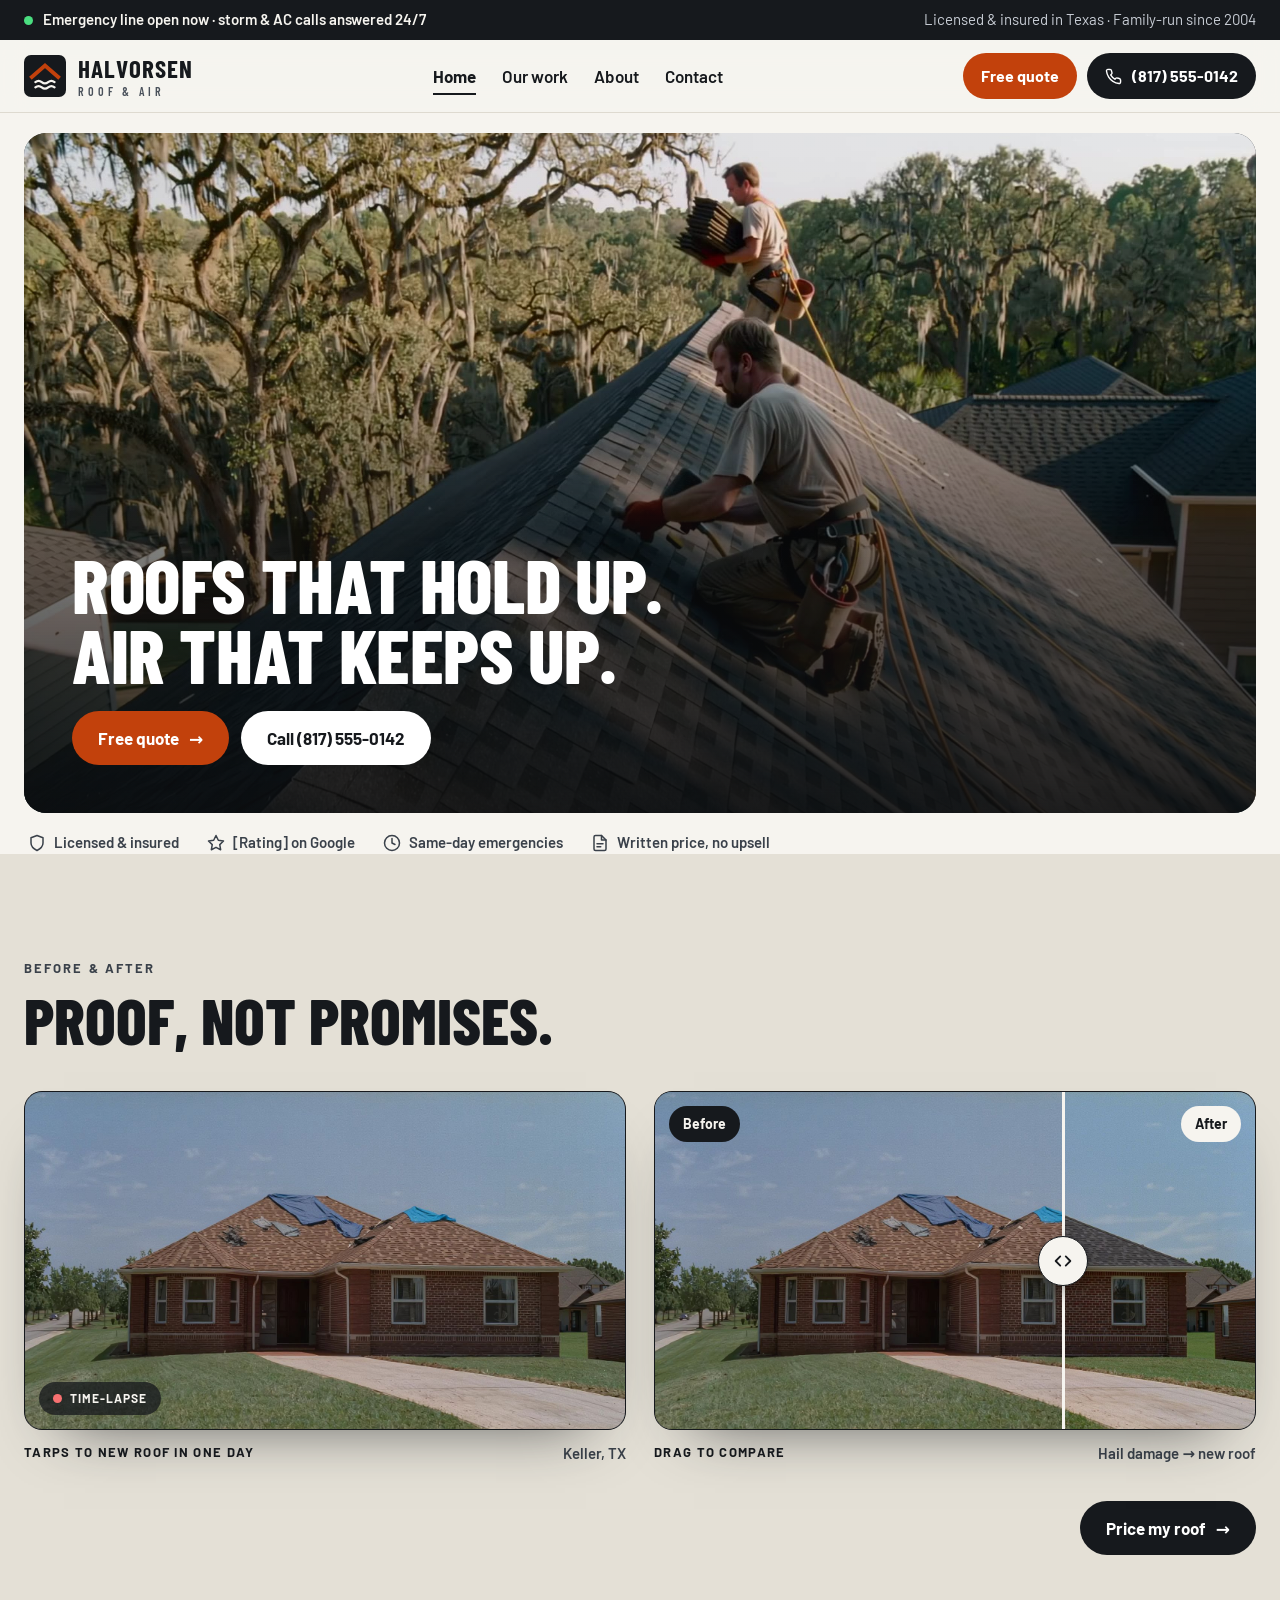
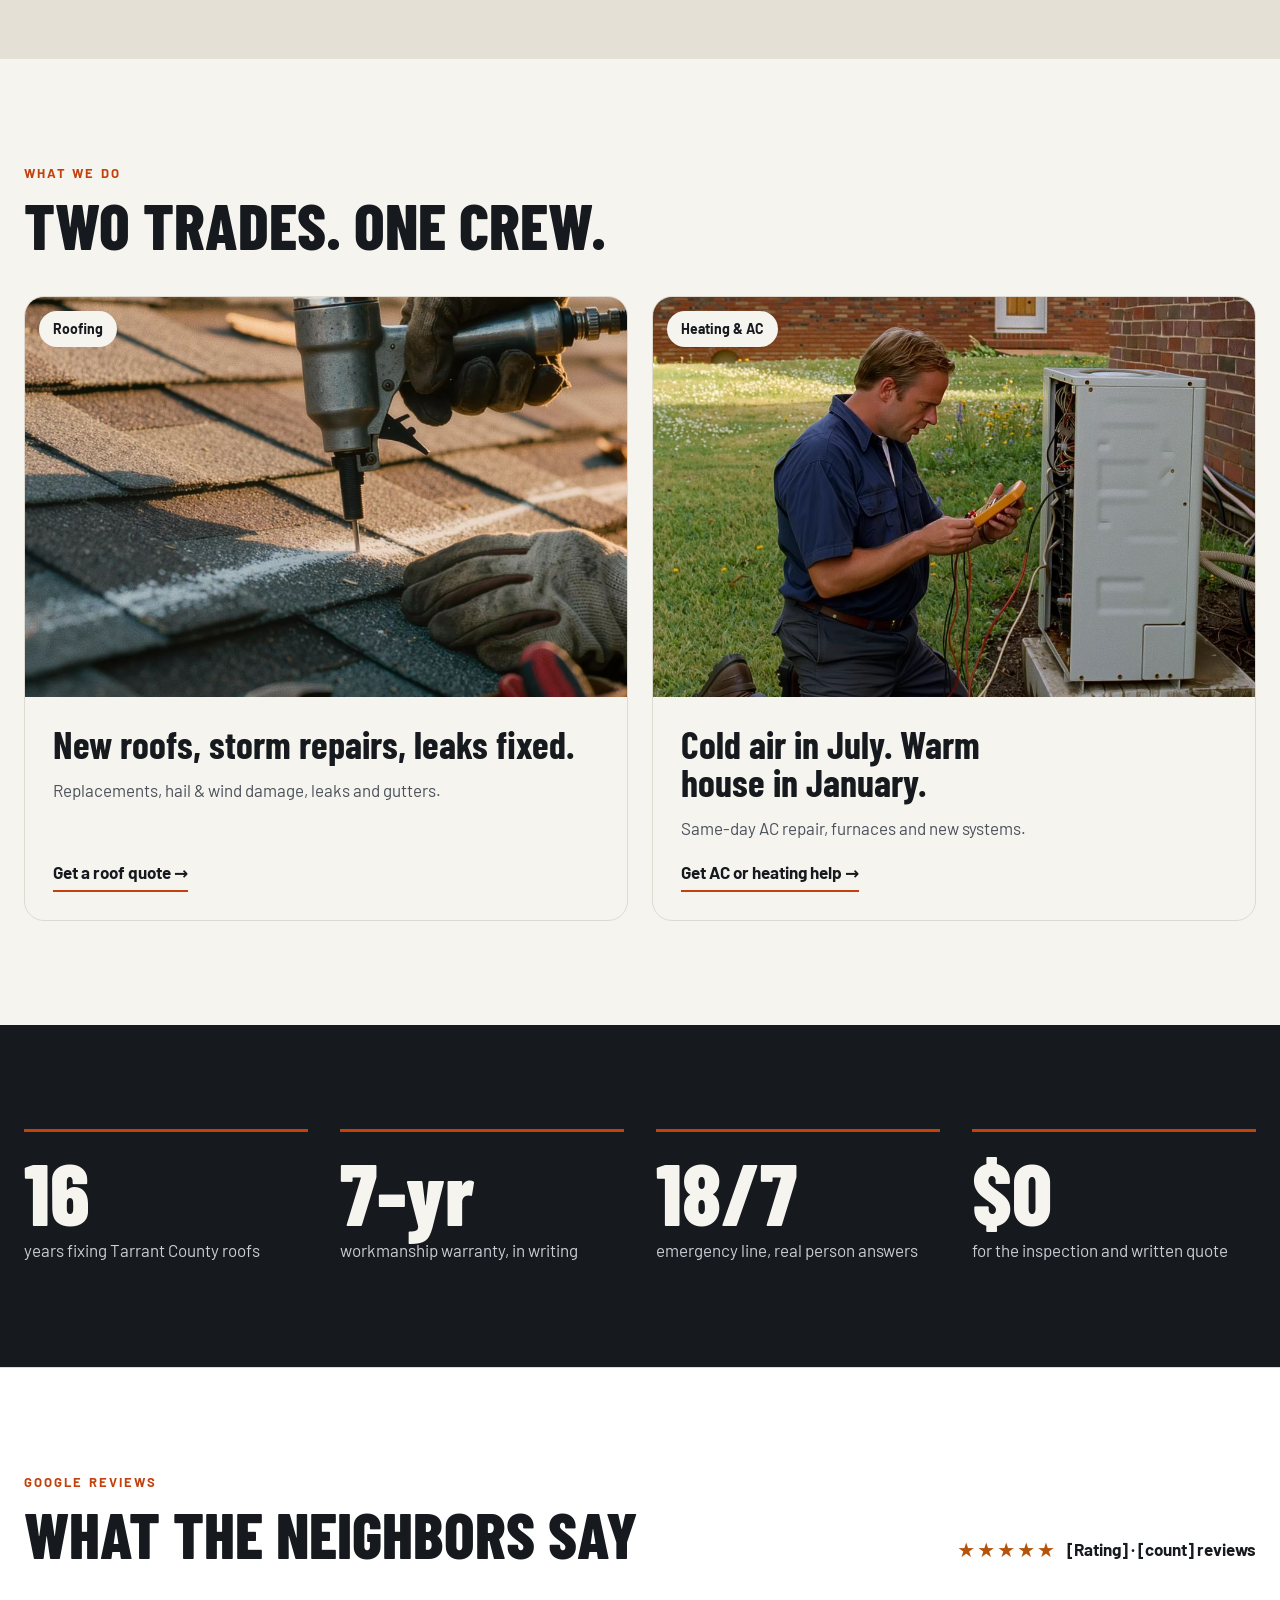
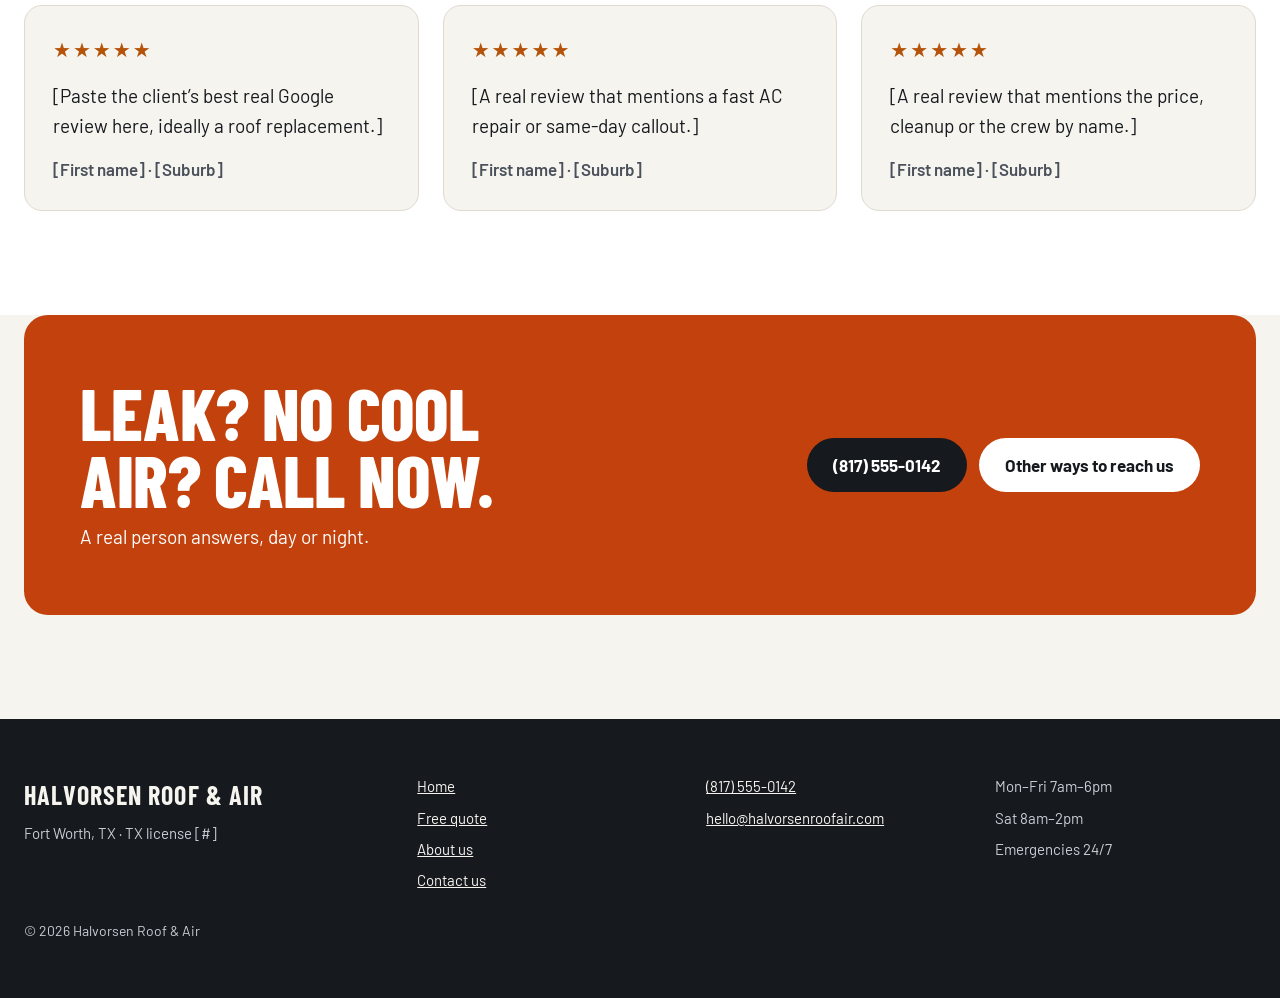
==== commit 0350102d: "New hero video: real-looking roofer footage, vertical for phones - Phones get a 1080x1920 vertical v" ====
--- a/index.html
+++ b/index.html
@@ -12,7 +12,7 @@
 <link rel="preconnect" href="https://fonts.googleapis.com">
 <link rel="preconnect" href="https://fonts.gstatic.com" crossorigin>
 <link rel="stylesheet" href="https://fonts.googleapis.com/css2?family=Barlow+Condensed:wght@600;700;800&amp;family=Barlow:wght@400;500;600;700&amp;family=Caveat:wght@600&amp;display=swap">
-<link rel="stylesheet" href="assets/style.css?v=8">
+<link rel="stylesheet" href="assets/style.css?v=9">
 </head>
 <body>
 <a class="skip" href="#main">Skip to content</a>
@@ -36,7 +36,7 @@
 
 <section class="hero"><div class="wrap">
 <div class="hero-media">
-<video class="bg kb" src="assets/hero.mp4" poster="assets/hero-poster.jpg" autoplay muted loop playsinline preload="auto" aria-hidden="true"></video>
+<video class="bg kb" id="hero-vid" poster="assets/hero-d.jpg" data-src-d="assets/hero-d.mp4" data-src-m="assets/hero-m.mp4" data-poster-m="assets/hero-m.jpg" autoplay muted loop playsinline preload="auto" aria-hidden="true"></video>
 <div class="hero-shade" aria-hidden="true"></div>
 <div class="hero-body">
 <div class="hero-text">
@@ -111,6 +111,6 @@
 <div class="wrap" style="display:block;margin-top:28px;font-size:14px">© 2026 Halvorsen Roof &amp; Air</div>
 </footer>
 <div class="mbar"><a class="a" href="tel:+18175550142">Call now</a><a class="b" href="quote.html">Free quote</a></div>
-<script src="assets/site.js?v=8" defer></script>
+<script src="assets/site.js?v=9" defer></script>
 </body>
 </html>
